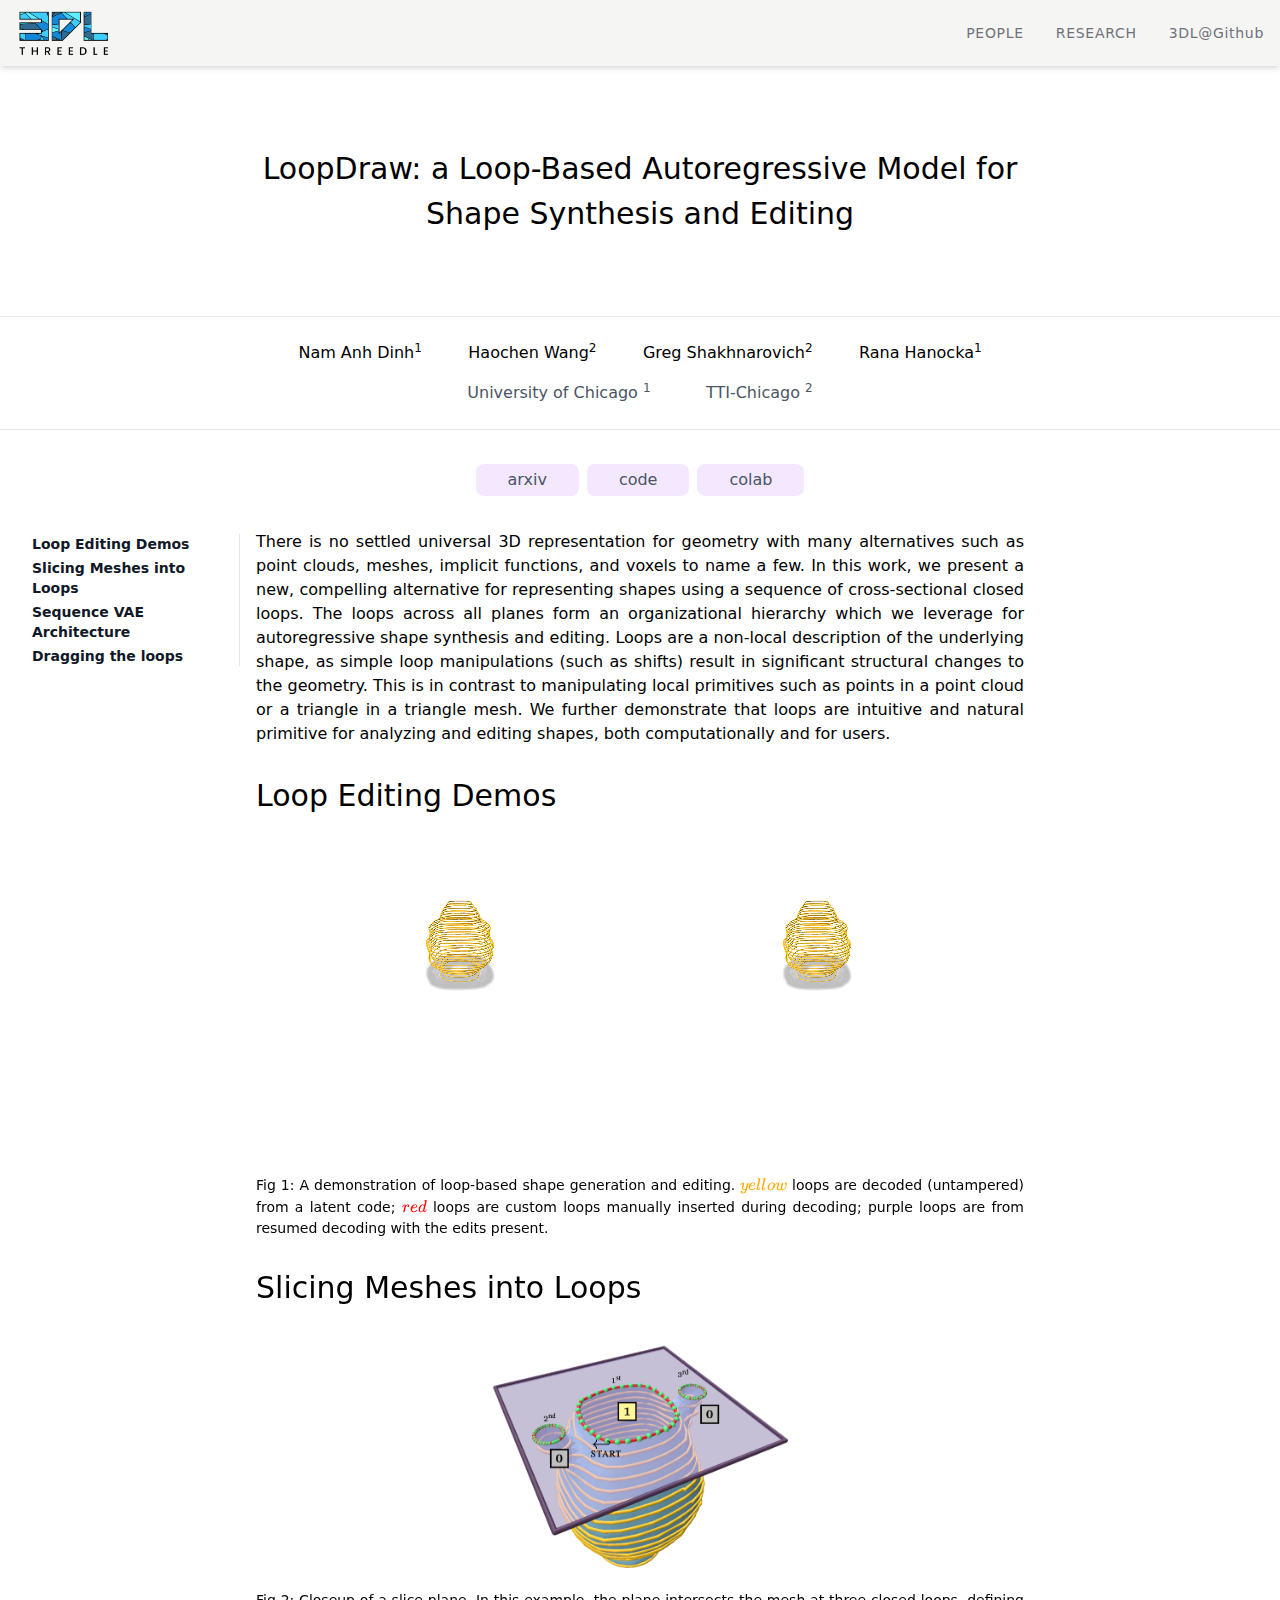
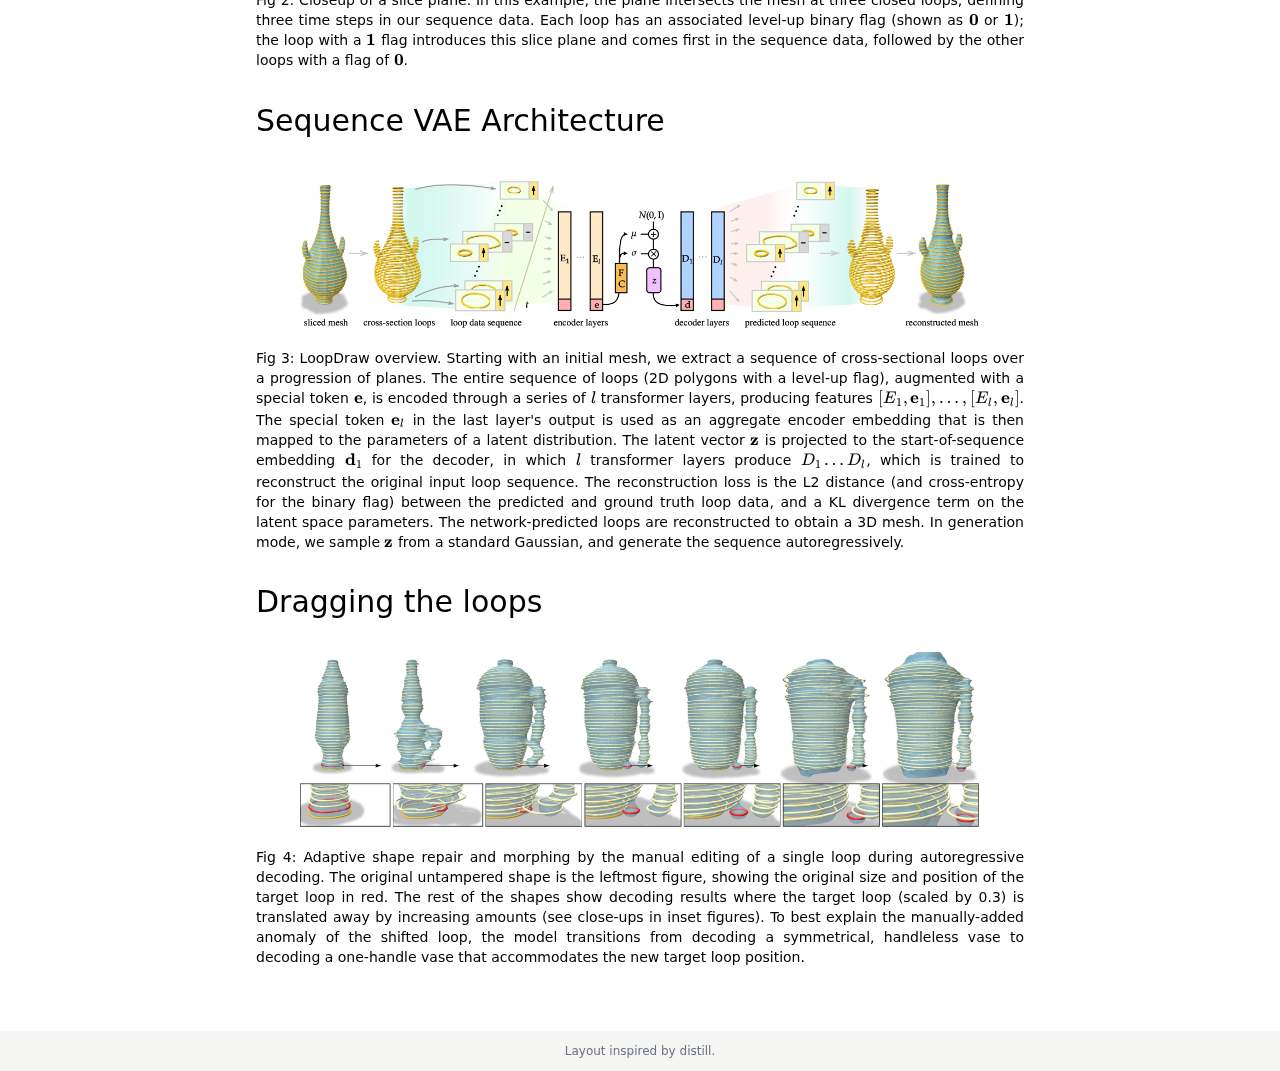
==== index.html @ 3bb6b15b "move all to root" ====
<!DOCTYPE html><html><head><meta charSet="utf-8"/><meta name="google-site-verification" content="YRqjZaADGwd-NeNVA9Lar7973ZMttGQeL-NLG-FhuLw"/><meta name="viewport" content="width=770"/><title>LoopDraw</title><meta name="description" content="LoopDraw: a Loop-Based Autoregressive Model for Shape Synthesis and Editing"/><meta name="next-head-count" content="5"/><link rel="preload" href="/_next/static/css/555a6e327894ac90.css" as="style"/><link rel="stylesheet" href="/_next/static/css/555a6e327894ac90.css" data-n-g=""/><link rel="preload" href="/_next/static/css/d2a150f0312487b1.css" as="style"/><link rel="stylesheet" href="/_next/static/css/d2a150f0312487b1.css" data-n-p=""/><noscript data-n-css=""></noscript><script defer="" nomodule="" src="/_next/static/chunks/polyfills-a40ef1678bae11e696dba45124eadd70.js"></script><script src="/_next/static/chunks/webpack-2b99834efceef160.js" defer=""></script><script src="/_next/static/chunks/framework-6e4ba497ae0c8a3f.js" defer=""></script><script src="/_next/static/chunks/main-a5f2beb8b3d215d7.js" defer=""></script><script src="/_next/static/chunks/pages/_app-50a142e5a30749cb.js" defer=""></script><script src="/_next/static/chunks/518-eaa2f845e3ff8212.js" defer=""></script><script src="/_next/static/chunks/pages/index-186f89593d99d4a2.js" defer=""></script><script src="/_next/static/iuuRg3Mk-3hXt89omjFF3/_buildManifest.js" defer=""></script><script src="/_next/static/iuuRg3Mk-3hXt89omjFF3/_ssgManifest.js" defer=""></script><script src="/_next/static/iuuRg3Mk-3hXt89omjFF3/_middlewareManifest.js" defer=""></script></head><body><div id="__next"><div class=""><div class="bg-stone-100 text-zinc-500 py-2 shadow-md"><div class="mx-auto max-w-7xl px-4 flex items-center "><a href="https://3dl.cs.uchicago.edu/" class="flex-none mr-4" target="_blank"><img src="/threedle.png" class="w-24"/></a><div class="flex-1 justify-end flex space-x-8 tracking-wider text-sm"><a href="https://3dl.cs.uchicago.edu/#people" class="flex-none" target="_blank">PEOPLE</a><a href="https://3dl.cs.uchicago.edu/#research" class="flex-none" target="_blank">RESEARCH</a><a href="https://github.com/threedle" class="flex-none" target="_blank">3DL@Github</a></div></div></div><h1 class="text-3xl mx-auto max-w-4xl px-8 py-20 text-center leading-normal">LoopDraw: a Loop-Based Autoregressive Model for Shape Synthesis and Editing</h1><div class="border-t border-b px-8 py-2 text-center"><ol class="mx-auto max-w-3xl flex flex-wrap justify-evenly items-center my-4 "><li class="flex-initial mx-1 hover:text-indigo-400"><a href="https://people.cs.uchicago.edu/~namanh" target="_blank">Nam Anh Dinh</a><sup>1</sup></li><li class="flex-initial mx-1 hover:text-indigo-400"><a href="https://whc.is" target="_blank">Haochen Wang</a><sup>2</sup></li><li class="flex-initial mx-1 hover:text-indigo-400"><a href="https://home.ttic.edu/~gregory/" target="_blank">Greg Shakhnarovich</a><sup>2</sup></li><li class="flex-initial mx-1 hover:text-indigo-400"><a href="https://people.cs.uchicago.edu/~ranahanocka/" target="_blank">Rana Hanocka</a><sup>1</sup></li></ol><ol class="mx-auto max-w-md flex flex-wrap justify-evenly items-center my-4 text-gray-600"><li class="flex-initial mx-1">University of Chicago <sup>1</sup></li><li class="flex-initial mx-1">TTI-Chicago <sup>2</sup></li></ol></div><ol class="mx-auto px-8 max-w-md flex justify-center mt-8 text-gray-600 "><li><div class="inline-block mx-1 my-0.5 px-8 py-1 rounded-lg bg-purple-100 ">arxiv</div> </li><li><div class="inline-block mx-1 my-0.5 px-8 py-1 rounded-lg bg-purple-100 hover:bg-purple-300"><a href="https://github.com/threedle/LoopDraw" target="_blank">code</a></div> </li><li><div class="inline-block mx-1 my-0.5 px-8 py-1 rounded-lg bg-purple-100 ">colab</div> </li></ol><div class=" mx-auto max-w-screen-2xl px-8 my-8 flex gap-4 flex-col lg:flex-row"><div class="basis-1/6 flex-auto"><ol class=" max-w-xs pr-4 top-16 text-gray-900 text-sm mb-8 lg:border-r "><li class="my-1 hover:text-indigo-400" style="margin-left:0rem;font-weight:600"><a href="#1"><span><span><span>Loop Editing Demos</span></span></span></a></li><li class="my-1 hover:text-indigo-400" style="margin-left:0rem;font-weight:600"><a href="#2"><span><span><span>Slicing Meshes into Loops</span></span></span></a></li><li class="my-1 hover:text-indigo-400" style="margin-left:0rem;font-weight:600"><a href="#3"><span><span><span>Sequence VAE Architecture</span></span></span></a></li><li class="my-1 hover:text-indigo-400" style="margin-left:0rem;font-weight:600"><a href="#4"><span><span><span>Dragging the loops</span></span></span></a></li></ol></div><div class="basis-4/6 flex-auto max-w-3xl text-justify"><div class="my-0"><div class="space-y-4"><div><span><span><span>There is no settled universal 3D representation for geometry with many alternatives such as point clouds, meshes, implicit functions, and voxels to name a few. In this work, we present a new, compelling alternative for representing shapes using a sequence of cross-sectional closed loops. The loops across all planes form an organizational hierarchy which we leverage for autoregressive shape synthesis and editing. Loops are a non-local description of the underlying shape, as simple loop manipulations (such as shifts) result in significant structural changes to the geometry. This is in contrast to manipulating local primitives such as points in a point cloud or a triangle in a triangle mesh. We further demonstrate that loops are intuitive and natural primitive for analyzing and editing shapes, both computationally and for users.</span></span></span></div><div><span></span></div></div></div><div id="1" class="my-8"><h1 class="text-3xl"><span><span><span>Loop Editing Demos</span></span></span></h1></div><div id="edit1" class="my-8"><div><div class="flex gap-4 justify-evenly"><video loop="" autoplay="" muted="" playsinline="" class="flex-initial w-1/3" style="width:35.00%"><source src="/Vase-Edit-1.mp4" type="video/mp4"/>Your browser does not support the video tag.</video><video loop="" autoplay="" muted="" playsinline="" class="flex-initial w-1/3" style="width:35.00%"><source src="/Vase-Edit-2.mp4" type="video/mp4"/>Your browser does not support the video tag.</video></div></div></div><div id="edit2" class="my-8"><div><div class="flex gap-4 justify-evenly"><video loop="" autoplay="" muted="" playsinline="" class="flex-initial w-1/3" style="width:30.00%"><source src="/Sofa-Edit-1.mp4" type="video/mp4"/>Your browser does not support the video tag.</video><video loop="" autoplay="" muted="" playsinline="" class="flex-initial w-1/3" style="width:30.00%"><source src="/Sofa-Edit-2.mp4" type="video/mp4"/>Your browser does not support the video tag.</video><video loop="" autoplay="" muted="" playsinline="" class="flex-initial w-1/3" style="width:30.00%"><source src="/Sofa-Edit-3.mp4" type="video/mp4"/>Your browser does not support the video tag.</video></div><div class="mt-4 flex justify-center"><div class="flex-initial text-sm"><span><span><span>Fig 1: A demonstration of loop-based shape generation and editing. </span></span><span><span><span class="katex"><span class="katex-mathml"><math xmlns="http://www.w3.org/1998/Math/MathML"><semantics><mrow><mstyle mathcolor="orange"><mi>y</mi><mi>e</mi><mi>l</mi><mi>l</mi><mi>o</mi><mi>w</mi></mstyle></mrow><annotation encoding="application/x-tex">\textcolor{orange}{yellow}</annotation></semantics></math></span><span class="katex-html" aria-hidden="true"><span class="base"><span class="strut" style="height:0.8889em;vertical-align:-0.1944em"></span><span class="mord mathnormal" style="color:orange">ye</span><span class="mord mathnormal" style="margin-right:0.01968em;color:orange">ll</span><span class="mord mathnormal" style="color:orange">o</span><span class="mord mathnormal" style="margin-right:0.02691em;color:orange">w</span></span></span></span></span></span><span><span> loops are decoded (untampered) from a latent code; </span></span><span><span><span class="katex"><span class="katex-mathml"><math xmlns="http://www.w3.org/1998/Math/MathML"><semantics><mrow><mstyle mathcolor="red"><mi>r</mi><mi>e</mi><mi>d</mi></mstyle></mrow><annotation encoding="application/x-tex">\textcolor{red}{red}</annotation></semantics></math></span><span class="katex-html" aria-hidden="true"><span class="base"><span class="strut" style="height:0.6944em"></span><span class="mord mathnormal" style="color:red">re</span><span class="mord mathnormal" style="color:red">d</span></span></span></span></span></span><span><span> loops are custom loops manually inserted during decoding; purple loops are from resumed decoding with the edits present.
</span></span></span></div></div></div></div><div id="2" class="my-8"><h1 class="text-3xl"><span><span><span>Slicing Meshes into Loops</span></span></span></h1></div><div id="slice" class="my-8"><div><div class="flex gap-4 justify-around"><img src="/slice.png" class="flex-initial w-1/3" style="width:40.00%"/></div><div class="mt-4 flex justify-center"><div class="flex-initial text-sm"><span><span><span>Fig 2: Closeup of a slice plane. In this example, the plane intersects the mesh at three closed loops, defining three time steps in our sequence data. Each loop has an associated level-up binary flag (shown as </span></span><span><span><span class="katex"><span class="katex-mathml"><math xmlns="http://www.w3.org/1998/Math/MathML"><semantics><mrow><mn mathvariant="bold">0</mn></mrow><annotation encoding="application/x-tex">\mathbf 0</annotation></semantics></math></span><span class="katex-html" aria-hidden="true"><span class="base"><span class="strut" style="height:0.6444em"></span><span class="mord mathbf">0</span></span></span></span></span></span><span><span> or </span></span><span><span><span class="katex"><span class="katex-mathml"><math xmlns="http://www.w3.org/1998/Math/MathML"><semantics><mrow><mn mathvariant="bold">1</mn></mrow><annotation encoding="application/x-tex">\mathbf 1</annotation></semantics></math></span><span class="katex-html" aria-hidden="true"><span class="base"><span class="strut" style="height:0.6444em"></span><span class="mord mathbf">1</span></span></span></span></span></span><span><span>); the loop with a </span></span><span><span><span class="katex"><span class="katex-mathml"><math xmlns="http://www.w3.org/1998/Math/MathML"><semantics><mrow><mn mathvariant="bold">1</mn></mrow><annotation encoding="application/x-tex">\mathbf 1</annotation></semantics></math></span><span class="katex-html" aria-hidden="true"><span class="base"><span class="strut" style="height:0.6444em"></span><span class="mord mathbf">1</span></span></span></span></span></span><span><span> flag introduces this slice plane and comes first in the sequence data, followed by the other loops with a flag of </span></span><span><span><span class="katex"><span class="katex-mathml"><math xmlns="http://www.w3.org/1998/Math/MathML"><semantics><mrow><mn mathvariant="bold">0</mn></mrow><annotation encoding="application/x-tex">\mathbf 0</annotation></semantics></math></span><span class="katex-html" aria-hidden="true"><span class="base"><span class="strut" style="height:0.6444em"></span><span class="mord mathbf">0</span></span></span></span></span></span><span><span>.
</span></span></span></div></div></div></div><div id="3" class="my-8"><h1 class="text-3xl"><span><span><span>Sequence VAE Architecture</span></span></span></h1></div><div id="arch" class="my-8"><div><div class="flex gap-4 justify-around"><img src="/arch.png" class="flex-initial w-1/3" style="width:90.00%"/></div><div class="mt-4 flex justify-center"><div class="flex-initial text-sm"><span><span><span>Fig 3: LoopDraw overview. Starting with an initial mesh, we extract a sequence of cross-sectional loops over a progression of planes. The entire sequence of loops (2D polygons with a level-up flag), augmented with a special token </span></span><span><span><span class="katex"><span class="katex-mathml"><math xmlns="http://www.w3.org/1998/Math/MathML"><semantics><mrow><mi mathvariant="bold">e</mi></mrow><annotation encoding="application/x-tex">\mathbf{e}</annotation></semantics></math></span><span class="katex-html" aria-hidden="true"><span class="base"><span class="strut" style="height:0.4444em"></span><span class="mord mathbf">e</span></span></span></span></span></span><span><span>, is encoded through a series of </span></span><span><span><span class="katex"><span class="katex-mathml"><math xmlns="http://www.w3.org/1998/Math/MathML"><semantics><mrow><mi>l</mi></mrow><annotation encoding="application/x-tex">l</annotation></semantics></math></span><span class="katex-html" aria-hidden="true"><span class="base"><span class="strut" style="height:0.6944em"></span><span class="mord mathnormal" style="margin-right:0.01968em">l</span></span></span></span></span></span><span><span> transformer layers, producing features </span></span><span><span><span class="katex"><span class="katex-mathml"><math xmlns="http://www.w3.org/1998/Math/MathML"><semantics><mrow><mo stretchy="false">[</mo><msub><mi>E</mi><mn>1</mn></msub><mo separator="true">,</mo><msub><mi mathvariant="bold">e</mi><mn>1</mn></msub><mo stretchy="false">]</mo><mo separator="true">,</mo><mo>…</mo><mo separator="true">,</mo><mo stretchy="false">[</mo><msub><mi>E</mi><mi>l</mi></msub><mo separator="true">,</mo><msub><mi mathvariant="bold">e</mi><mi>l</mi></msub><mo stretchy="false">]</mo></mrow><annotation encoding="application/x-tex">[E_1,\mathbf{e}_1],\dots, [E_l,\mathbf{e}_l]</annotation></semantics></math></span><span class="katex-html" aria-hidden="true"><span class="base"><span class="strut" style="height:1em;vertical-align:-0.25em"></span><span class="mopen">[</span><span class="mord"><span class="mord mathnormal" style="margin-right:0.05764em">E</span><span class="msupsub"><span class="vlist-t vlist-t2"><span class="vlist-r"><span class="vlist" style="height:0.3011em"><span style="top:-2.55em;margin-left:-0.0576em;margin-right:0.05em"><span class="pstrut" style="height:2.7em"></span><span class="sizing reset-size6 size3 mtight"><span class="mord mtight">1</span></span></span></span><span class="vlist-s">​</span></span><span class="vlist-r"><span class="vlist" style="height:0.15em"><span></span></span></span></span></span></span><span class="mpunct">,</span><span class="mspace" style="margin-right:0.1667em"></span><span class="mord"><span class="mord mathbf">e</span><span class="msupsub"><span class="vlist-t vlist-t2"><span class="vlist-r"><span class="vlist" style="height:0.3011em"><span style="top:-2.55em;margin-left:0em;margin-right:0.05em"><span class="pstrut" style="height:2.7em"></span><span class="sizing reset-size6 size3 mtight"><span class="mord mtight">1</span></span></span></span><span class="vlist-s">​</span></span><span class="vlist-r"><span class="vlist" style="height:0.15em"><span></span></span></span></span></span></span><span class="mclose">]</span><span class="mpunct">,</span><span class="mspace" style="margin-right:0.1667em"></span><span class="minner">…</span><span class="mspace" style="margin-right:0.1667em"></span><span class="mpunct">,</span><span class="mspace" style="margin-right:0.1667em"></span><span class="mopen">[</span><span class="mord"><span class="mord mathnormal" style="margin-right:0.05764em">E</span><span class="msupsub"><span class="vlist-t vlist-t2"><span class="vlist-r"><span class="vlist" style="height:0.3361em"><span style="top:-2.55em;margin-left:-0.0576em;margin-right:0.05em"><span class="pstrut" style="height:2.7em"></span><span class="sizing reset-size6 size3 mtight"><span class="mord mathnormal mtight" style="margin-right:0.01968em">l</span></span></span></span><span class="vlist-s">​</span></span><span class="vlist-r"><span class="vlist" style="height:0.15em"><span></span></span></span></span></span></span><span class="mpunct">,</span><span class="mspace" style="margin-right:0.1667em"></span><span class="mord"><span class="mord mathbf">e</span><span class="msupsub"><span class="vlist-t vlist-t2"><span class="vlist-r"><span class="vlist" style="height:0.3361em"><span style="top:-2.55em;margin-left:0em;margin-right:0.05em"><span class="pstrut" style="height:2.7em"></span><span class="sizing reset-size6 size3 mtight"><span class="mord mathnormal mtight" style="margin-right:0.01968em">l</span></span></span></span><span class="vlist-s">​</span></span><span class="vlist-r"><span class="vlist" style="height:0.15em"><span></span></span></span></span></span></span><span class="mclose">]</span></span></span></span></span></span><span><span>. The special token </span></span><span><span><span class="katex"><span class="katex-mathml"><math xmlns="http://www.w3.org/1998/Math/MathML"><semantics><mrow><msub><mi mathvariant="bold">e</mi><mi>l</mi></msub></mrow><annotation encoding="application/x-tex">\mathbf{e}_l</annotation></semantics></math></span><span class="katex-html" aria-hidden="true"><span class="base"><span class="strut" style="height:0.5944em;vertical-align:-0.15em"></span><span class="mord"><span class="mord mathbf">e</span><span class="msupsub"><span class="vlist-t vlist-t2"><span class="vlist-r"><span class="vlist" style="height:0.3361em"><span style="top:-2.55em;margin-left:0em;margin-right:0.05em"><span class="pstrut" style="height:2.7em"></span><span class="sizing reset-size6 size3 mtight"><span class="mord mathnormal mtight" style="margin-right:0.01968em">l</span></span></span></span><span class="vlist-s">​</span></span><span class="vlist-r"><span class="vlist" style="height:0.15em"><span></span></span></span></span></span></span></span></span></span></span></span><span><span> in the last layer&#x27;s output is used as an aggregate encoder embedding that is then mapped to the parameters of a latent distribution. The latent vector </span></span><span><span><span class="katex"><span class="katex-mathml"><math xmlns="http://www.w3.org/1998/Math/MathML"><semantics><mrow><mi mathvariant="bold">z</mi></mrow><annotation encoding="application/x-tex">\mathbf{z}</annotation></semantics></math></span><span class="katex-html" aria-hidden="true"><span class="base"><span class="strut" style="height:0.4444em"></span><span class="mord mathbf">z</span></span></span></span></span></span><span><span> is projected to the start-of-sequence embedding </span></span><span><span><span class="katex"><span class="katex-mathml"><math xmlns="http://www.w3.org/1998/Math/MathML"><semantics><mrow><msub><mi mathvariant="bold">d</mi><mn>1</mn></msub></mrow><annotation encoding="application/x-tex">\mathbf{d}_1</annotation></semantics></math></span><span class="katex-html" aria-hidden="true"><span class="base"><span class="strut" style="height:0.8444em;vertical-align:-0.15em"></span><span class="mord"><span class="mord mathbf">d</span><span class="msupsub"><span class="vlist-t vlist-t2"><span class="vlist-r"><span class="vlist" style="height:0.3011em"><span style="top:-2.55em;margin-left:0em;margin-right:0.05em"><span class="pstrut" style="height:2.7em"></span><span class="sizing reset-size6 size3 mtight"><span class="mord mtight">1</span></span></span></span><span class="vlist-s">​</span></span><span class="vlist-r"><span class="vlist" style="height:0.15em"><span></span></span></span></span></span></span></span></span></span></span></span><span><span> for the decoder, in which </span></span><span><span><span class="katex"><span class="katex-mathml"><math xmlns="http://www.w3.org/1998/Math/MathML"><semantics><mrow><mi>l</mi></mrow><annotation encoding="application/x-tex">l</annotation></semantics></math></span><span class="katex-html" aria-hidden="true"><span class="base"><span class="strut" style="height:0.6944em"></span><span class="mord mathnormal" style="margin-right:0.01968em">l</span></span></span></span></span></span><span><span> transformer layers produce </span></span><span><span><span class="katex"><span class="katex-mathml"><math xmlns="http://www.w3.org/1998/Math/MathML"><semantics><mrow><msub><mi>D</mi><mn>1</mn></msub><mo>…</mo><msub><mi>D</mi><mi>l</mi></msub></mrow><annotation encoding="application/x-tex">D_1 \dots D_l</annotation></semantics></math></span><span class="katex-html" aria-hidden="true"><span class="base"><span class="strut" style="height:0.8333em;vertical-align:-0.15em"></span><span class="mord"><span class="mord mathnormal" style="margin-right:0.02778em">D</span><span class="msupsub"><span class="vlist-t vlist-t2"><span class="vlist-r"><span class="vlist" style="height:0.3011em"><span style="top:-2.55em;margin-left:-0.0278em;margin-right:0.05em"><span class="pstrut" style="height:2.7em"></span><span class="sizing reset-size6 size3 mtight"><span class="mord mtight">1</span></span></span></span><span class="vlist-s">​</span></span><span class="vlist-r"><span class="vlist" style="height:0.15em"><span></span></span></span></span></span></span><span class="mspace" style="margin-right:0.1667em"></span><span class="minner">…</span><span class="mspace" style="margin-right:0.1667em"></span><span class="mord"><span class="mord mathnormal" style="margin-right:0.02778em">D</span><span class="msupsub"><span class="vlist-t vlist-t2"><span class="vlist-r"><span class="vlist" style="height:0.3361em"><span style="top:-2.55em;margin-left:-0.0278em;margin-right:0.05em"><span class="pstrut" style="height:2.7em"></span><span class="sizing reset-size6 size3 mtight"><span class="mord mathnormal mtight" style="margin-right:0.01968em">l</span></span></span></span><span class="vlist-s">​</span></span><span class="vlist-r"><span class="vlist" style="height:0.15em"><span></span></span></span></span></span></span></span></span></span></span></span><span><span>, which is trained to reconstruct the original input loop sequence. The reconstruction loss is the L2 distance (and cross-entropy for the binary flag) between the predicted and ground truth loop data, and a KL divergence term on the latent space parameters. The network-predicted loops are reconstructed to obtain a 3D mesh. In generation mode, we sample </span></span><span><span><span class="katex"><span class="katex-mathml"><math xmlns="http://www.w3.org/1998/Math/MathML"><semantics><mrow><mi mathvariant="bold">z</mi></mrow><annotation encoding="application/x-tex">\mathbf z</annotation></semantics></math></span><span class="katex-html" aria-hidden="true"><span class="base"><span class="strut" style="height:0.4444em"></span><span class="mord mathbf">z</span></span></span></span></span></span><span><span> from a standard Gaussian, and generate the sequence autoregressively.
</span></span></span></div></div></div></div><div id="4" class="my-8"><h1 class="text-3xl"><span><span><span>Dragging the loops</span></span></span></h1></div><div id="drag" class="my-8"><div><div class="flex gap-4 justify-around"><img src="/drag.png" class="flex-initial w-1/3" style="width:90.00%"/></div><div class="mt-4 flex justify-center"><div class="flex-initial text-sm"><span><span><span>Fig 4: Adaptive shape repair and morphing by the manual editing of a single loop during autoregressive decoding. The original untampered shape is the leftmost figure, showing the original size and position of the target loop in red. The rest of the shapes show decoding results where the target loop (scaled by 0.3) is translated away by increasing amounts (see close-ups in inset figures). To best explain the manually-added anomaly of the shifted loop, the model transitions from decoding a symmetrical, handleless vase to decoding a one-handle vase that accommodates the new target loop position.
</span></span></span></div></div></div></div></div><div class="basis-1/6 flex-auto"></div></div><div class="max-w-full bg-stone-100 flex items-center py-3"><p class="mx-auto text-gray-500 text-xs text-center"> Layout inspired by distill.</p></div></div></div><script id="__NEXT_DATA__" type="application/json">{"props":{"pageProps":{"data":[{"t":"p","d":[[{"type":"str","data":"There is no settled universal 3D representation for geometry with many alternatives such as point clouds, meshes, implicit functions, and voxels to name a few. In this work, we present a new, compelling alternative for representing shapes using a sequence of cross-sectional closed loops. The loops across all planes form an organizational hierarchy which we leverage for autoregressive shape synthesis and editing. Loops are a non-local description of the underlying shape, as simple loop manipulations (such as shifts) result in significant structural changes to the geometry. This is in contrast to manipulating local primitives such as points in a point cloud or a triangle in a triangle mesh. We further demonstrate that loops are intuitive and natural primitive for analyzing and editing shapes, both computationally and for users."}],[]]},{"t":"h1*","d":[{"type":"str","data":"Loop Editing Demos"}],"id":1},{"t":"vid","id":"edit1","d":{"vids":["/Vase-Edit-1.mp4","/Vase-Edit-2.mp4"],"sizes":[35,35],"caption":""}},{"t":"vid","id":"edit2","d":{"vids":["/Sofa-Edit-1.mp4","/Sofa-Edit-2.mp4","/Sofa-Edit-3.mp4"],"sizes":[30,30,30],"caption":[{"type":"str","data":"Fig 1: A demonstration of loop-based shape generation and editing. "},{"type":"imath","data":"\u003cspan class=\"katex\"\u003e\u003cspan class=\"katex-mathml\"\u003e\u003cmath xmlns=\"http://www.w3.org/1998/Math/MathML\"\u003e\u003csemantics\u003e\u003cmrow\u003e\u003cmstyle mathcolor=\"orange\"\u003e\u003cmi\u003ey\u003c/mi\u003e\u003cmi\u003ee\u003c/mi\u003e\u003cmi\u003el\u003c/mi\u003e\u003cmi\u003el\u003c/mi\u003e\u003cmi\u003eo\u003c/mi\u003e\u003cmi\u003ew\u003c/mi\u003e\u003c/mstyle\u003e\u003c/mrow\u003e\u003cannotation encoding=\"application/x-tex\"\u003e\\textcolor{orange}{yellow}\u003c/annotation\u003e\u003c/semantics\u003e\u003c/math\u003e\u003c/span\u003e\u003cspan class=\"katex-html\" aria-hidden=\"true\"\u003e\u003cspan class=\"base\"\u003e\u003cspan class=\"strut\" style=\"height:0.8889em;vertical-align:-0.1944em;\"\u003e\u003c/span\u003e\u003cspan class=\"mord mathnormal\" style=\"color:orange;\"\u003eye\u003c/span\u003e\u003cspan class=\"mord mathnormal\" style=\"margin-right:0.01968em;color:orange;\"\u003ell\u003c/span\u003e\u003cspan class=\"mord mathnormal\" style=\"color:orange;\"\u003eo\u003c/span\u003e\u003cspan class=\"mord mathnormal\" style=\"margin-right:0.02691em;color:orange;\"\u003ew\u003c/span\u003e\u003c/span\u003e\u003c/span\u003e\u003c/span\u003e"},{"type":"str","data":" loops are decoded (untampered) from a latent code; "},{"type":"imath","data":"\u003cspan class=\"katex\"\u003e\u003cspan class=\"katex-mathml\"\u003e\u003cmath xmlns=\"http://www.w3.org/1998/Math/MathML\"\u003e\u003csemantics\u003e\u003cmrow\u003e\u003cmstyle mathcolor=\"red\"\u003e\u003cmi\u003er\u003c/mi\u003e\u003cmi\u003ee\u003c/mi\u003e\u003cmi\u003ed\u003c/mi\u003e\u003c/mstyle\u003e\u003c/mrow\u003e\u003cannotation encoding=\"application/x-tex\"\u003e\\textcolor{red}{red}\u003c/annotation\u003e\u003c/semantics\u003e\u003c/math\u003e\u003c/span\u003e\u003cspan class=\"katex-html\" aria-hidden=\"true\"\u003e\u003cspan class=\"base\"\u003e\u003cspan class=\"strut\" style=\"height:0.6944em;\"\u003e\u003c/span\u003e\u003cspan class=\"mord mathnormal\" style=\"color:red;\"\u003ere\u003c/span\u003e\u003cspan class=\"mord mathnormal\" style=\"color:red;\"\u003ed\u003c/span\u003e\u003c/span\u003e\u003c/span\u003e\u003c/span\u003e"},{"type":"str","data":" loops are custom loops manually inserted during decoding; purple loops are from resumed decoding with the edits present.\n"}]}},{"t":"h1*","d":[{"type":"str","data":"Slicing Meshes into Loops"}],"id":2},{"t":"fig","id":"slice","d":{"imgs":["/slice.png"],"sizes":[40],"caption":[{"type":"str","data":"Fig 2: Closeup of a slice plane. In this example, the plane intersects the mesh at three closed loops, defining three time steps in our sequence data. Each loop has an associated level-up binary flag (shown as "},{"type":"imath","data":"\u003cspan class=\"katex\"\u003e\u003cspan class=\"katex-mathml\"\u003e\u003cmath xmlns=\"http://www.w3.org/1998/Math/MathML\"\u003e\u003csemantics\u003e\u003cmrow\u003e\u003cmn mathvariant=\"bold\"\u003e0\u003c/mn\u003e\u003c/mrow\u003e\u003cannotation encoding=\"application/x-tex\"\u003e\\mathbf 0\u003c/annotation\u003e\u003c/semantics\u003e\u003c/math\u003e\u003c/span\u003e\u003cspan class=\"katex-html\" aria-hidden=\"true\"\u003e\u003cspan class=\"base\"\u003e\u003cspan class=\"strut\" style=\"height:0.6444em;\"\u003e\u003c/span\u003e\u003cspan class=\"mord mathbf\"\u003e0\u003c/span\u003e\u003c/span\u003e\u003c/span\u003e\u003c/span\u003e"},{"type":"str","data":" or "},{"type":"imath","data":"\u003cspan class=\"katex\"\u003e\u003cspan class=\"katex-mathml\"\u003e\u003cmath xmlns=\"http://www.w3.org/1998/Math/MathML\"\u003e\u003csemantics\u003e\u003cmrow\u003e\u003cmn mathvariant=\"bold\"\u003e1\u003c/mn\u003e\u003c/mrow\u003e\u003cannotation encoding=\"application/x-tex\"\u003e\\mathbf 1\u003c/annotation\u003e\u003c/semantics\u003e\u003c/math\u003e\u003c/span\u003e\u003cspan class=\"katex-html\" aria-hidden=\"true\"\u003e\u003cspan class=\"base\"\u003e\u003cspan class=\"strut\" style=\"height:0.6444em;\"\u003e\u003c/span\u003e\u003cspan class=\"mord mathbf\"\u003e1\u003c/span\u003e\u003c/span\u003e\u003c/span\u003e\u003c/span\u003e"},{"type":"str","data":"); the loop with a "},{"type":"imath","data":"\u003cspan class=\"katex\"\u003e\u003cspan class=\"katex-mathml\"\u003e\u003cmath xmlns=\"http://www.w3.org/1998/Math/MathML\"\u003e\u003csemantics\u003e\u003cmrow\u003e\u003cmn mathvariant=\"bold\"\u003e1\u003c/mn\u003e\u003c/mrow\u003e\u003cannotation encoding=\"application/x-tex\"\u003e\\mathbf 1\u003c/annotation\u003e\u003c/semantics\u003e\u003c/math\u003e\u003c/span\u003e\u003cspan class=\"katex-html\" aria-hidden=\"true\"\u003e\u003cspan class=\"base\"\u003e\u003cspan class=\"strut\" style=\"height:0.6444em;\"\u003e\u003c/span\u003e\u003cspan class=\"mord mathbf\"\u003e1\u003c/span\u003e\u003c/span\u003e\u003c/span\u003e\u003c/span\u003e"},{"type":"str","data":" flag introduces this slice plane and comes first in the sequence data, followed by the other loops with a flag of "},{"type":"imath","data":"\u003cspan class=\"katex\"\u003e\u003cspan class=\"katex-mathml\"\u003e\u003cmath xmlns=\"http://www.w3.org/1998/Math/MathML\"\u003e\u003csemantics\u003e\u003cmrow\u003e\u003cmn mathvariant=\"bold\"\u003e0\u003c/mn\u003e\u003c/mrow\u003e\u003cannotation encoding=\"application/x-tex\"\u003e\\mathbf 0\u003c/annotation\u003e\u003c/semantics\u003e\u003c/math\u003e\u003c/span\u003e\u003cspan class=\"katex-html\" aria-hidden=\"true\"\u003e\u003cspan class=\"base\"\u003e\u003cspan class=\"strut\" style=\"height:0.6444em;\"\u003e\u003c/span\u003e\u003cspan class=\"mord mathbf\"\u003e0\u003c/span\u003e\u003c/span\u003e\u003c/span\u003e\u003c/span\u003e"},{"type":"str","data":".\n"}]}},{"t":"h1*","d":[{"type":"str","data":"Sequence VAE Architecture"}],"id":3},{"t":"fig","id":"arch","d":{"imgs":["/arch.png"],"sizes":[90],"caption":[{"type":"str","data":"Fig 3: LoopDraw overview. Starting with an initial mesh, we extract a sequence of cross-sectional loops over a progression of planes. The entire sequence of loops (2D polygons with a level-up flag), augmented with a special token "},{"type":"imath","data":"\u003cspan class=\"katex\"\u003e\u003cspan class=\"katex-mathml\"\u003e\u003cmath xmlns=\"http://www.w3.org/1998/Math/MathML\"\u003e\u003csemantics\u003e\u003cmrow\u003e\u003cmi mathvariant=\"bold\"\u003ee\u003c/mi\u003e\u003c/mrow\u003e\u003cannotation encoding=\"application/x-tex\"\u003e\\mathbf{e}\u003c/annotation\u003e\u003c/semantics\u003e\u003c/math\u003e\u003c/span\u003e\u003cspan class=\"katex-html\" aria-hidden=\"true\"\u003e\u003cspan class=\"base\"\u003e\u003cspan class=\"strut\" style=\"height:0.4444em;\"\u003e\u003c/span\u003e\u003cspan class=\"mord mathbf\"\u003ee\u003c/span\u003e\u003c/span\u003e\u003c/span\u003e\u003c/span\u003e"},{"type":"str","data":", is encoded through a series of "},{"type":"imath","data":"\u003cspan class=\"katex\"\u003e\u003cspan class=\"katex-mathml\"\u003e\u003cmath xmlns=\"http://www.w3.org/1998/Math/MathML\"\u003e\u003csemantics\u003e\u003cmrow\u003e\u003cmi\u003el\u003c/mi\u003e\u003c/mrow\u003e\u003cannotation encoding=\"application/x-tex\"\u003el\u003c/annotation\u003e\u003c/semantics\u003e\u003c/math\u003e\u003c/span\u003e\u003cspan class=\"katex-html\" aria-hidden=\"true\"\u003e\u003cspan class=\"base\"\u003e\u003cspan class=\"strut\" style=\"height:0.6944em;\"\u003e\u003c/span\u003e\u003cspan class=\"mord mathnormal\" style=\"margin-right:0.01968em;\"\u003el\u003c/span\u003e\u003c/span\u003e\u003c/span\u003e\u003c/span\u003e"},{"type":"str","data":" transformer layers, producing features "},{"type":"imath","data":"\u003cspan class=\"katex\"\u003e\u003cspan class=\"katex-mathml\"\u003e\u003cmath xmlns=\"http://www.w3.org/1998/Math/MathML\"\u003e\u003csemantics\u003e\u003cmrow\u003e\u003cmo stretchy=\"false\"\u003e[\u003c/mo\u003e\u003cmsub\u003e\u003cmi\u003eE\u003c/mi\u003e\u003cmn\u003e1\u003c/mn\u003e\u003c/msub\u003e\u003cmo separator=\"true\"\u003e,\u003c/mo\u003e\u003cmsub\u003e\u003cmi mathvariant=\"bold\"\u003ee\u003c/mi\u003e\u003cmn\u003e1\u003c/mn\u003e\u003c/msub\u003e\u003cmo stretchy=\"false\"\u003e]\u003c/mo\u003e\u003cmo separator=\"true\"\u003e,\u003c/mo\u003e\u003cmo\u003e…\u003c/mo\u003e\u003cmo separator=\"true\"\u003e,\u003c/mo\u003e\u003cmo stretchy=\"false\"\u003e[\u003c/mo\u003e\u003cmsub\u003e\u003cmi\u003eE\u003c/mi\u003e\u003cmi\u003el\u003c/mi\u003e\u003c/msub\u003e\u003cmo separator=\"true\"\u003e,\u003c/mo\u003e\u003cmsub\u003e\u003cmi mathvariant=\"bold\"\u003ee\u003c/mi\u003e\u003cmi\u003el\u003c/mi\u003e\u003c/msub\u003e\u003cmo stretchy=\"false\"\u003e]\u003c/mo\u003e\u003c/mrow\u003e\u003cannotation encoding=\"application/x-tex\"\u003e[E_1,\\mathbf{e}_1],\\dots, [E_l,\\mathbf{e}_l]\u003c/annotation\u003e\u003c/semantics\u003e\u003c/math\u003e\u003c/span\u003e\u003cspan class=\"katex-html\" aria-hidden=\"true\"\u003e\u003cspan class=\"base\"\u003e\u003cspan class=\"strut\" style=\"height:1em;vertical-align:-0.25em;\"\u003e\u003c/span\u003e\u003cspan class=\"mopen\"\u003e[\u003c/span\u003e\u003cspan class=\"mord\"\u003e\u003cspan class=\"mord mathnormal\" style=\"margin-right:0.05764em;\"\u003eE\u003c/span\u003e\u003cspan class=\"msupsub\"\u003e\u003cspan class=\"vlist-t vlist-t2\"\u003e\u003cspan class=\"vlist-r\"\u003e\u003cspan class=\"vlist\" style=\"height:0.3011em;\"\u003e\u003cspan style=\"top:-2.55em;margin-left:-0.0576em;margin-right:0.05em;\"\u003e\u003cspan class=\"pstrut\" style=\"height:2.7em;\"\u003e\u003c/span\u003e\u003cspan class=\"sizing reset-size6 size3 mtight\"\u003e\u003cspan class=\"mord mtight\"\u003e1\u003c/span\u003e\u003c/span\u003e\u003c/span\u003e\u003c/span\u003e\u003cspan class=\"vlist-s\"\u003e​\u003c/span\u003e\u003c/span\u003e\u003cspan class=\"vlist-r\"\u003e\u003cspan class=\"vlist\" style=\"height:0.15em;\"\u003e\u003cspan\u003e\u003c/span\u003e\u003c/span\u003e\u003c/span\u003e\u003c/span\u003e\u003c/span\u003e\u003c/span\u003e\u003cspan class=\"mpunct\"\u003e,\u003c/span\u003e\u003cspan class=\"mspace\" style=\"margin-right:0.1667em;\"\u003e\u003c/span\u003e\u003cspan class=\"mord\"\u003e\u003cspan class=\"mord mathbf\"\u003ee\u003c/span\u003e\u003cspan class=\"msupsub\"\u003e\u003cspan class=\"vlist-t vlist-t2\"\u003e\u003cspan class=\"vlist-r\"\u003e\u003cspan class=\"vlist\" style=\"height:0.3011em;\"\u003e\u003cspan style=\"top:-2.55em;margin-left:0em;margin-right:0.05em;\"\u003e\u003cspan class=\"pstrut\" style=\"height:2.7em;\"\u003e\u003c/span\u003e\u003cspan class=\"sizing reset-size6 size3 mtight\"\u003e\u003cspan class=\"mord mtight\"\u003e1\u003c/span\u003e\u003c/span\u003e\u003c/span\u003e\u003c/span\u003e\u003cspan class=\"vlist-s\"\u003e​\u003c/span\u003e\u003c/span\u003e\u003cspan class=\"vlist-r\"\u003e\u003cspan class=\"vlist\" style=\"height:0.15em;\"\u003e\u003cspan\u003e\u003c/span\u003e\u003c/span\u003e\u003c/span\u003e\u003c/span\u003e\u003c/span\u003e\u003c/span\u003e\u003cspan class=\"mclose\"\u003e]\u003c/span\u003e\u003cspan class=\"mpunct\"\u003e,\u003c/span\u003e\u003cspan class=\"mspace\" style=\"margin-right:0.1667em;\"\u003e\u003c/span\u003e\u003cspan class=\"minner\"\u003e…\u003c/span\u003e\u003cspan class=\"mspace\" style=\"margin-right:0.1667em;\"\u003e\u003c/span\u003e\u003cspan class=\"mpunct\"\u003e,\u003c/span\u003e\u003cspan class=\"mspace\" style=\"margin-right:0.1667em;\"\u003e\u003c/span\u003e\u003cspan class=\"mopen\"\u003e[\u003c/span\u003e\u003cspan class=\"mord\"\u003e\u003cspan class=\"mord mathnormal\" style=\"margin-right:0.05764em;\"\u003eE\u003c/span\u003e\u003cspan class=\"msupsub\"\u003e\u003cspan class=\"vlist-t vlist-t2\"\u003e\u003cspan class=\"vlist-r\"\u003e\u003cspan class=\"vlist\" style=\"height:0.3361em;\"\u003e\u003cspan style=\"top:-2.55em;margin-left:-0.0576em;margin-right:0.05em;\"\u003e\u003cspan class=\"pstrut\" style=\"height:2.7em;\"\u003e\u003c/span\u003e\u003cspan class=\"sizing reset-size6 size3 mtight\"\u003e\u003cspan class=\"mord mathnormal mtight\" style=\"margin-right:0.01968em;\"\u003el\u003c/span\u003e\u003c/span\u003e\u003c/span\u003e\u003c/span\u003e\u003cspan class=\"vlist-s\"\u003e​\u003c/span\u003e\u003c/span\u003e\u003cspan class=\"vlist-r\"\u003e\u003cspan class=\"vlist\" style=\"height:0.15em;\"\u003e\u003cspan\u003e\u003c/span\u003e\u003c/span\u003e\u003c/span\u003e\u003c/span\u003e\u003c/span\u003e\u003c/span\u003e\u003cspan class=\"mpunct\"\u003e,\u003c/span\u003e\u003cspan class=\"mspace\" style=\"margin-right:0.1667em;\"\u003e\u003c/span\u003e\u003cspan class=\"mord\"\u003e\u003cspan class=\"mord mathbf\"\u003ee\u003c/span\u003e\u003cspan class=\"msupsub\"\u003e\u003cspan class=\"vlist-t vlist-t2\"\u003e\u003cspan class=\"vlist-r\"\u003e\u003cspan class=\"vlist\" style=\"height:0.3361em;\"\u003e\u003cspan style=\"top:-2.55em;margin-left:0em;margin-right:0.05em;\"\u003e\u003cspan class=\"pstrut\" style=\"height:2.7em;\"\u003e\u003c/span\u003e\u003cspan class=\"sizing reset-size6 size3 mtight\"\u003e\u003cspan class=\"mord mathnormal mtight\" style=\"margin-right:0.01968em;\"\u003el\u003c/span\u003e\u003c/span\u003e\u003c/span\u003e\u003c/span\u003e\u003cspan class=\"vlist-s\"\u003e​\u003c/span\u003e\u003c/span\u003e\u003cspan class=\"vlist-r\"\u003e\u003cspan class=\"vlist\" style=\"height:0.15em;\"\u003e\u003cspan\u003e\u003c/span\u003e\u003c/span\u003e\u003c/span\u003e\u003c/span\u003e\u003c/span\u003e\u003c/span\u003e\u003cspan class=\"mclose\"\u003e]\u003c/span\u003e\u003c/span\u003e\u003c/span\u003e\u003c/span\u003e"},{"type":"str","data":". The special token "},{"type":"imath","data":"\u003cspan class=\"katex\"\u003e\u003cspan class=\"katex-mathml\"\u003e\u003cmath xmlns=\"http://www.w3.org/1998/Math/MathML\"\u003e\u003csemantics\u003e\u003cmrow\u003e\u003cmsub\u003e\u003cmi mathvariant=\"bold\"\u003ee\u003c/mi\u003e\u003cmi\u003el\u003c/mi\u003e\u003c/msub\u003e\u003c/mrow\u003e\u003cannotation encoding=\"application/x-tex\"\u003e\\mathbf{e}_l\u003c/annotation\u003e\u003c/semantics\u003e\u003c/math\u003e\u003c/span\u003e\u003cspan class=\"katex-html\" aria-hidden=\"true\"\u003e\u003cspan class=\"base\"\u003e\u003cspan class=\"strut\" style=\"height:0.5944em;vertical-align:-0.15em;\"\u003e\u003c/span\u003e\u003cspan class=\"mord\"\u003e\u003cspan class=\"mord mathbf\"\u003ee\u003c/span\u003e\u003cspan class=\"msupsub\"\u003e\u003cspan class=\"vlist-t vlist-t2\"\u003e\u003cspan class=\"vlist-r\"\u003e\u003cspan class=\"vlist\" style=\"height:0.3361em;\"\u003e\u003cspan style=\"top:-2.55em;margin-left:0em;margin-right:0.05em;\"\u003e\u003cspan class=\"pstrut\" style=\"height:2.7em;\"\u003e\u003c/span\u003e\u003cspan class=\"sizing reset-size6 size3 mtight\"\u003e\u003cspan class=\"mord mathnormal mtight\" style=\"margin-right:0.01968em;\"\u003el\u003c/span\u003e\u003c/span\u003e\u003c/span\u003e\u003c/span\u003e\u003cspan class=\"vlist-s\"\u003e​\u003c/span\u003e\u003c/span\u003e\u003cspan class=\"vlist-r\"\u003e\u003cspan class=\"vlist\" style=\"height:0.15em;\"\u003e\u003cspan\u003e\u003c/span\u003e\u003c/span\u003e\u003c/span\u003e\u003c/span\u003e\u003c/span\u003e\u003c/span\u003e\u003c/span\u003e\u003c/span\u003e\u003c/span\u003e"},{"type":"str","data":" in the last layer's output is used as an aggregate encoder embedding that is then mapped to the parameters of a latent distribution. The latent vector "},{"type":"imath","data":"\u003cspan class=\"katex\"\u003e\u003cspan class=\"katex-mathml\"\u003e\u003cmath xmlns=\"http://www.w3.org/1998/Math/MathML\"\u003e\u003csemantics\u003e\u003cmrow\u003e\u003cmi mathvariant=\"bold\"\u003ez\u003c/mi\u003e\u003c/mrow\u003e\u003cannotation encoding=\"application/x-tex\"\u003e\\mathbf{z}\u003c/annotation\u003e\u003c/semantics\u003e\u003c/math\u003e\u003c/span\u003e\u003cspan class=\"katex-html\" aria-hidden=\"true\"\u003e\u003cspan class=\"base\"\u003e\u003cspan class=\"strut\" style=\"height:0.4444em;\"\u003e\u003c/span\u003e\u003cspan class=\"mord mathbf\"\u003ez\u003c/span\u003e\u003c/span\u003e\u003c/span\u003e\u003c/span\u003e"},{"type":"str","data":" is projected to the start-of-sequence embedding "},{"type":"imath","data":"\u003cspan class=\"katex\"\u003e\u003cspan class=\"katex-mathml\"\u003e\u003cmath xmlns=\"http://www.w3.org/1998/Math/MathML\"\u003e\u003csemantics\u003e\u003cmrow\u003e\u003cmsub\u003e\u003cmi mathvariant=\"bold\"\u003ed\u003c/mi\u003e\u003cmn\u003e1\u003c/mn\u003e\u003c/msub\u003e\u003c/mrow\u003e\u003cannotation encoding=\"application/x-tex\"\u003e\\mathbf{d}_1\u003c/annotation\u003e\u003c/semantics\u003e\u003c/math\u003e\u003c/span\u003e\u003cspan class=\"katex-html\" aria-hidden=\"true\"\u003e\u003cspan class=\"base\"\u003e\u003cspan class=\"strut\" style=\"height:0.8444em;vertical-align:-0.15em;\"\u003e\u003c/span\u003e\u003cspan class=\"mord\"\u003e\u003cspan class=\"mord mathbf\"\u003ed\u003c/span\u003e\u003cspan class=\"msupsub\"\u003e\u003cspan class=\"vlist-t vlist-t2\"\u003e\u003cspan class=\"vlist-r\"\u003e\u003cspan class=\"vlist\" style=\"height:0.3011em;\"\u003e\u003cspan style=\"top:-2.55em;margin-left:0em;margin-right:0.05em;\"\u003e\u003cspan class=\"pstrut\" style=\"height:2.7em;\"\u003e\u003c/span\u003e\u003cspan class=\"sizing reset-size6 size3 mtight\"\u003e\u003cspan class=\"mord mtight\"\u003e1\u003c/span\u003e\u003c/span\u003e\u003c/span\u003e\u003c/span\u003e\u003cspan class=\"vlist-s\"\u003e​\u003c/span\u003e\u003c/span\u003e\u003cspan class=\"vlist-r\"\u003e\u003cspan class=\"vlist\" style=\"height:0.15em;\"\u003e\u003cspan\u003e\u003c/span\u003e\u003c/span\u003e\u003c/span\u003e\u003c/span\u003e\u003c/span\u003e\u003c/span\u003e\u003c/span\u003e\u003c/span\u003e\u003c/span\u003e"},{"type":"str","data":" for the decoder, in which "},{"type":"imath","data":"\u003cspan class=\"katex\"\u003e\u003cspan class=\"katex-mathml\"\u003e\u003cmath xmlns=\"http://www.w3.org/1998/Math/MathML\"\u003e\u003csemantics\u003e\u003cmrow\u003e\u003cmi\u003el\u003c/mi\u003e\u003c/mrow\u003e\u003cannotation encoding=\"application/x-tex\"\u003el\u003c/annotation\u003e\u003c/semantics\u003e\u003c/math\u003e\u003c/span\u003e\u003cspan class=\"katex-html\" aria-hidden=\"true\"\u003e\u003cspan class=\"base\"\u003e\u003cspan class=\"strut\" style=\"height:0.6944em;\"\u003e\u003c/span\u003e\u003cspan class=\"mord mathnormal\" style=\"margin-right:0.01968em;\"\u003el\u003c/span\u003e\u003c/span\u003e\u003c/span\u003e\u003c/span\u003e"},{"type":"str","data":" transformer layers produce "},{"type":"imath","data":"\u003cspan class=\"katex\"\u003e\u003cspan class=\"katex-mathml\"\u003e\u003cmath xmlns=\"http://www.w3.org/1998/Math/MathML\"\u003e\u003csemantics\u003e\u003cmrow\u003e\u003cmsub\u003e\u003cmi\u003eD\u003c/mi\u003e\u003cmn\u003e1\u003c/mn\u003e\u003c/msub\u003e\u003cmo\u003e…\u003c/mo\u003e\u003cmsub\u003e\u003cmi\u003eD\u003c/mi\u003e\u003cmi\u003el\u003c/mi\u003e\u003c/msub\u003e\u003c/mrow\u003e\u003cannotation encoding=\"application/x-tex\"\u003eD_1 \\dots D_l\u003c/annotation\u003e\u003c/semantics\u003e\u003c/math\u003e\u003c/span\u003e\u003cspan class=\"katex-html\" aria-hidden=\"true\"\u003e\u003cspan class=\"base\"\u003e\u003cspan class=\"strut\" style=\"height:0.8333em;vertical-align:-0.15em;\"\u003e\u003c/span\u003e\u003cspan class=\"mord\"\u003e\u003cspan class=\"mord mathnormal\" style=\"margin-right:0.02778em;\"\u003eD\u003c/span\u003e\u003cspan class=\"msupsub\"\u003e\u003cspan class=\"vlist-t vlist-t2\"\u003e\u003cspan class=\"vlist-r\"\u003e\u003cspan class=\"vlist\" style=\"height:0.3011em;\"\u003e\u003cspan style=\"top:-2.55em;margin-left:-0.0278em;margin-right:0.05em;\"\u003e\u003cspan class=\"pstrut\" style=\"height:2.7em;\"\u003e\u003c/span\u003e\u003cspan class=\"sizing reset-size6 size3 mtight\"\u003e\u003cspan class=\"mord mtight\"\u003e1\u003c/span\u003e\u003c/span\u003e\u003c/span\u003e\u003c/span\u003e\u003cspan class=\"vlist-s\"\u003e​\u003c/span\u003e\u003c/span\u003e\u003cspan class=\"vlist-r\"\u003e\u003cspan class=\"vlist\" style=\"height:0.15em;\"\u003e\u003cspan\u003e\u003c/span\u003e\u003c/span\u003e\u003c/span\u003e\u003c/span\u003e\u003c/span\u003e\u003c/span\u003e\u003cspan class=\"mspace\" style=\"margin-right:0.1667em;\"\u003e\u003c/span\u003e\u003cspan class=\"minner\"\u003e…\u003c/span\u003e\u003cspan class=\"mspace\" style=\"margin-right:0.1667em;\"\u003e\u003c/span\u003e\u003cspan class=\"mord\"\u003e\u003cspan class=\"mord mathnormal\" style=\"margin-right:0.02778em;\"\u003eD\u003c/span\u003e\u003cspan class=\"msupsub\"\u003e\u003cspan class=\"vlist-t vlist-t2\"\u003e\u003cspan class=\"vlist-r\"\u003e\u003cspan class=\"vlist\" style=\"height:0.3361em;\"\u003e\u003cspan style=\"top:-2.55em;margin-left:-0.0278em;margin-right:0.05em;\"\u003e\u003cspan class=\"pstrut\" style=\"height:2.7em;\"\u003e\u003c/span\u003e\u003cspan class=\"sizing reset-size6 size3 mtight\"\u003e\u003cspan class=\"mord mathnormal mtight\" style=\"margin-right:0.01968em;\"\u003el\u003c/span\u003e\u003c/span\u003e\u003c/span\u003e\u003c/span\u003e\u003cspan class=\"vlist-s\"\u003e​\u003c/span\u003e\u003c/span\u003e\u003cspan class=\"vlist-r\"\u003e\u003cspan class=\"vlist\" style=\"height:0.15em;\"\u003e\u003cspan\u003e\u003c/span\u003e\u003c/span\u003e\u003c/span\u003e\u003c/span\u003e\u003c/span\u003e\u003c/span\u003e\u003c/span\u003e\u003c/span\u003e\u003c/span\u003e"},{"type":"str","data":", which is trained to reconstruct the original input loop sequence. The reconstruction loss is the L2 distance (and cross-entropy for the binary flag) between the predicted and ground truth loop data, and a KL divergence term on the latent space parameters. The network-predicted loops are reconstructed to obtain a 3D mesh. In generation mode, we sample "},{"type":"imath","data":"\u003cspan class=\"katex\"\u003e\u003cspan class=\"katex-mathml\"\u003e\u003cmath xmlns=\"http://www.w3.org/1998/Math/MathML\"\u003e\u003csemantics\u003e\u003cmrow\u003e\u003cmi mathvariant=\"bold\"\u003ez\u003c/mi\u003e\u003c/mrow\u003e\u003cannotation encoding=\"application/x-tex\"\u003e\\mathbf z\u003c/annotation\u003e\u003c/semantics\u003e\u003c/math\u003e\u003c/span\u003e\u003cspan class=\"katex-html\" aria-hidden=\"true\"\u003e\u003cspan class=\"base\"\u003e\u003cspan class=\"strut\" style=\"height:0.4444em;\"\u003e\u003c/span\u003e\u003cspan class=\"mord mathbf\"\u003ez\u003c/span\u003e\u003c/span\u003e\u003c/span\u003e\u003c/span\u003e"},{"type":"str","data":" from a standard Gaussian, and generate the sequence autoregressively.\n"}]}},{"t":"h1*","d":[{"type":"str","data":"Dragging the loops"}],"id":4},{"t":"fig","id":"drag","d":{"imgs":["/drag.png"],"sizes":[90],"caption":[{"type":"str","data":"Fig 4: Adaptive shape repair and morphing by the manual editing of a single loop during autoregressive decoding. The original untampered shape is the leftmost figure, showing the original size and position of the target loop in red. The rest of the shapes show decoding results where the target loop (scaled by 0.3) is translated away by increasing amounts (see close-ups in inset figures). To best explain the manually-added anomaly of the shifted loop, the model transitions from decoding a symmetrical, handleless vase to decoding a one-handle vase that accommodates the new target loop position.\n"}]}}],"pagetree":[{"lvl":1,"span":[{"type":"str","data":"Loop Editing Demos"}],"id":1},{"lvl":1,"span":[{"type":"str","data":"Slicing Meshes into Loops"}],"id":2},{"lvl":1,"span":[{"type":"str","data":"Sequence VAE Architecture"}],"id":3},{"lvl":1,"span":[{"type":"str","data":"Dragging the loops"}],"id":4}],"authors":[{"name":"Nam Anh Dinh","sup":1,"url":"https://people.cs.uchicago.edu/~namanh"},{"name":"Haochen Wang","sup":2,"url":"https://whc.is"},{"name":"Greg Shakhnarovich","sup":2,"url":"https://home.ttic.edu/~gregory/"},{"name":"Rana Hanocka","sup":1,"url":"https://people.cs.uchicago.edu/~ranahanocka/"}]},"__N_SSG":true},"page":"/","query":{},"buildId":"iuuRg3Mk-3hXt89omjFF3","isFallback":false,"gsp":true,"scriptLoader":[]}</script></body></html>
---- _next/static/css/555a6e327894ac90.css ----
/*
! tailwindcss v3.2.4 | MIT License | https://tailwindcss.com
*/*,:after,:before{box-sizing:border-box;border:0 solid #e5e7eb}:after,:before{--tw-content:""}html{line-height:1.5;-webkit-text-size-adjust:100%;-moz-tab-size:4;-o-tab-size:4;tab-size:4;font-family:ui-sans-serif,system-ui,-apple-system,BlinkMacSystemFont,Segoe UI,Roboto,Helvetica Neue,Arial,Noto Sans,sans-serif,Apple Color Emoji,Segoe UI Emoji,Segoe UI Symbol,Noto Color Emoji;font-feature-settings:normal}body{margin:0;line-height:inherit}hr{height:0;color:inherit;border-top-width:1px}abbr:where([title]){-webkit-text-decoration:underline dotted;text-decoration:underline dotted}h1,h2,h3,h4,h5,h6{font-size:inherit;font-weight:inherit}a{color:inherit;text-decoration:inherit}b,strong{font-weight:bolder}code,kbd,pre,samp{font-family:ui-monospace,SFMono-Regular,Menlo,Monaco,Consolas,Liberation Mono,Courier New,monospace;font-size:1em}small{font-size:80%}sub,sup{font-size:75%;line-height:0;position:relative;vertical-align:baseline}sub{bottom:-.25em}sup{top:-.5em}table{text-indent:0;border-color:inherit;border-collapse:collapse}button,input,optgroup,select,textarea{font-family:inherit;font-size:100%;font-weight:inherit;line-height:inherit;color:inherit;margin:0;padding:0}button,select{text-transform:none}[type=button],[type=reset],[type=submit],button{-webkit-appearance:button;background-color:transparent;background-image:none}:-moz-focusring{outline:auto}:-moz-ui-invalid{box-shadow:none}progress{vertical-align:baseline}::-webkit-inner-spin-button,::-webkit-outer-spin-button{height:auto}[type=search]{-webkit-appearance:textfield;outline-offset:-2px}::-webkit-search-decoration{-webkit-appearance:none}::-webkit-file-upload-button{-webkit-appearance:button;font:inherit}summary{display:list-item}blockquote,dd,dl,figure,h1,h2,h3,h4,h5,h6,hr,p,pre{margin:0}fieldset{margin:0}fieldset,legend{padding:0}menu,ol,ul{list-style:none;margin:0;padding:0}textarea{resize:vertical}input::-moz-placeholder,textarea::-moz-placeholder{opacity:1;color:#9ca3af}input:-ms-input-placeholder,textarea:-ms-input-placeholder{opacity:1;color:#9ca3af}input::placeholder,textarea::placeholder{opacity:1;color:#9ca3af}[role=button],button{cursor:pointer}:disabled{cursor:default}audio,canvas,embed,iframe,img,object,svg,video{display:block;vertical-align:middle}img,video{max-width:100%;height:auto}[hidden]{display:none}*,:after,:before{--tw-border-spacing-x:0;--tw-border-spacing-y:0;--tw-translate-x:0;--tw-translate-y:0;--tw-rotate:0;--tw-skew-x:0;--tw-skew-y:0;--tw-scale-x:1;--tw-scale-y:1;--tw-pan-x: ;--tw-pan-y: ;--tw-pinch-zoom: ;--tw-scroll-snap-strictness:proximity;--tw-ordinal: ;--tw-slashed-zero: ;--tw-numeric-figure: ;--tw-numeric-spacing: ;--tw-numeric-fraction: ;--tw-ring-inset: ;--tw-ring-offset-width:0px;--tw-ring-offset-color:#fff;--tw-ring-color:rgb(59 130 246/0.5);--tw-ring-offset-shadow:0 0 #0000;--tw-ring-shadow:0 0 #0000;--tw-shadow:0 0 #0000;--tw-shadow-colored:0 0 #0000;--tw-blur: ;--tw-brightness: ;--tw-contrast: ;--tw-grayscale: ;--tw-hue-rotate: ;--tw-invert: ;--tw-saturate: ;--tw-sepia: ;--tw-drop-shadow: ;--tw-backdrop-blur: ;--tw-backdrop-brightness: ;--tw-backdrop-contrast: ;--tw-backdrop-grayscale: ;--tw-backdrop-hue-rotate: ;--tw-backdrop-invert: ;--tw-backdrop-opacity: ;--tw-backdrop-saturate: ;--tw-backdrop-sepia: }::-webkit-backdrop{--tw-border-spacing-x:0;--tw-border-spacing-y:0;--tw-translate-x:0;--tw-translate-y:0;--tw-rotate:0;--tw-skew-x:0;--tw-skew-y:0;--tw-scale-x:1;--tw-scale-y:1;--tw-pan-x: ;--tw-pan-y: ;--tw-pinch-zoom: ;--tw-scroll-snap-strictness:proximity;--tw-ordinal: ;--tw-slashed-zero: ;--tw-numeric-figure: ;--tw-numeric-spacing: ;--tw-numeric-fraction: ;--tw-ring-inset: ;--tw-ring-offset-width:0px;--tw-ring-offset-color:#fff;--tw-ring-color:rgb(59 130 246/0.5);--tw-ring-offset-shadow:0 0 #0000;--tw-ring-shadow:0 0 #0000;--tw-shadow:0 0 #0000;--tw-shadow-colored:0 0 #0000;--tw-blur: ;--tw-brightness: ;--tw-contrast: ;--tw-grayscale: ;--tw-hue-rotate: ;--tw-invert: ;--tw-saturate: ;--tw-sepia: ;--tw-drop-shadow: ;--tw-backdrop-blur: ;--tw-backdrop-brightness: ;--tw-backdrop-contrast: ;--tw-backdrop-grayscale: ;--tw-backdrop-hue-rotate: ;--tw-backdrop-invert: ;--tw-backdrop-opacity: ;--tw-backdrop-saturate: ;--tw-backdrop-sepia: }::backdrop{--tw-border-spacing-x:0;--tw-border-spacing-y:0;--tw-translate-x:0;--tw-translate-y:0;--tw-rotate:0;--tw-skew-x:0;--tw-skew-y:0;--tw-scale-x:1;--tw-scale-y:1;--tw-pan-x: ;--tw-pan-y: ;--tw-pinch-zoom: ;--tw-scroll-snap-strictness:proximity;--tw-ordinal: ;--tw-slashed-zero: ;--tw-numeric-figure: ;--tw-numeric-spacing: ;--tw-numeric-fraction: ;--tw-ring-inset: ;--tw-ring-offset-width:0px;--tw-ring-offset-color:#fff;--tw-ring-color:rgb(59 130 246/0.5);--tw-ring-offset-shadow:0 0 #0000;--tw-ring-shadow:0 0 #0000;--tw-shadow:0 0 #0000;--tw-shadow-colored:0 0 #0000;--tw-blur: ;--tw-brightness: ;--tw-contrast: ;--tw-grayscale: ;--tw-hue-rotate: ;--tw-invert: ;--tw-saturate: ;--tw-sepia: ;--tw-drop-shadow: ;--tw-backdrop-blur: ;--tw-backdrop-brightness: ;--tw-backdrop-contrast: ;--tw-backdrop-grayscale: ;--tw-backdrop-hue-rotate: ;--tw-backdrop-invert: ;--tw-backdrop-opacity: ;--tw-backdrop-saturate: ;--tw-backdrop-sepia: }.top-16{top:4rem}.col-span-1{grid-column:span 1/span 1}.col-span-2{grid-column:span 2/span 2}.mx-1{margin-left:.25rem;margin-right:.25rem}.my-0\.5{margin-top:.125rem;margin-bottom:.125rem}.my-0{margin-top:0;margin-bottom:0}.mx-auto{margin-left:auto;margin-right:auto}.my-4{margin-top:1rem;margin-bottom:1rem}.my-8{margin-top:2rem;margin-bottom:2rem}.mx-0\.5{margin-left:.125rem;margin-right:.125rem}.mx-0{margin-left:0;margin-right:0}.my-1{margin-top:.25rem;margin-bottom:.25rem}.mt-8{margin-top:2rem}.mr-4{margin-right:1rem}.mb-8{margin-bottom:2rem}.mt-4{margin-top:1rem}.block{display:block}.inline-block{display:inline-block}.flex{display:flex}.table{display:table}.h-48{height:12rem}.w-24{width:6rem}.w-full{width:100%}.w-1\/3{width:33.333333%}.max-w-4xl{max-width:56rem}.max-w-3xl{max-width:48rem}.max-w-md{max-width:28rem}.max-w-7xl{max-width:80rem}.max-w-full{max-width:100%}.max-w-xs{max-width:20rem}.max-w-screen-2xl{max-width:1536px}.flex-initial{flex:0 1 auto}.flex-none{flex:none}.flex-1{flex:1 1 0%}.flex-auto{flex:1 1 auto}.basis-1\/6{flex-basis:16.666667%}.basis-4\/6{flex-basis:66.666667%}.list-inside{list-style-position:inside}.list-disc{list-style-type:disc}.grid-cols-3{grid-template-columns:repeat(3,minmax(0,1fr))}.flex-col{flex-direction:column}.flex-wrap{flex-wrap:wrap}.items-center{align-items:center}.justify-end{justify-content:flex-end}.justify-center{justify-content:center}.justify-around{justify-content:space-around}.justify-evenly{justify-content:space-evenly}.gap-4{gap:1rem}.space-x-8>:not([hidden])~:not([hidden]){--tw-space-x-reverse:0;margin-right:calc(2rem * var(--tw-space-x-reverse));margin-left:calc(2rem * calc(1 - var(--tw-space-x-reverse)))}.space-y-8>:not([hidden])~:not([hidden]){--tw-space-y-reverse:0;margin-top:calc(2rem * calc(1 - var(--tw-space-y-reverse)));margin-bottom:calc(2rem * var(--tw-space-y-reverse))}.space-y-4>:not([hidden])~:not([hidden]){--tw-space-y-reverse:0;margin-top:calc(1rem * calc(1 - var(--tw-space-y-reverse)));margin-bottom:calc(1rem * var(--tw-space-y-reverse))}.overflow-auto{overflow:auto}.rounded-lg{border-radius:.5rem}.rounded-md{border-radius:.375rem}.border-t{border-top-width:1px}.border-b{border-bottom-width:1px}.border-t-2{border-top-width:2px}.bg-gray-100{--tw-bg-opacity:1;background-color:rgb(243 244 246/var(--tw-bg-opacity))}.bg-blue-100{--tw-bg-opacity:1;background-color:rgb(219 234 254/var(--tw-bg-opacity))}.bg-purple-100{--tw-bg-opacity:1;background-color:rgb(243 232 255/var(--tw-bg-opacity))}.bg-stone-100{--tw-bg-opacity:1;background-color:rgb(245 245 244/var(--tw-bg-opacity))}.bg-gray-200{--tw-bg-opacity:1;background-color:rgb(229 231 235/var(--tw-bg-opacity))}.px-8{padding-left:2rem;padding-right:2rem}.py-1{padding-top:.25rem;padding-bottom:.25rem}.py-20{padding-top:5rem;padding-bottom:5rem}.py-2{padding-top:.5rem;padding-bottom:.5rem}.px-4{padding-left:1rem;padding-right:1rem}.py-3{padding-top:.75rem;padding-bottom:.75rem}.py-8{padding-top:2rem;padding-bottom:2rem}.px-2{padding-left:.5rem;padding-right:.5rem}.pr-4{padding-right:1rem}.text-center{text-align:center}.text-justify{text-align:justify}.text-3xl{font-size:1.875rem;line-height:2.25rem}.text-sm{font-size:.875rem;line-height:1.25rem}.text-xs{font-size:.75rem;line-height:1rem}.text-xl{font-size:1.25rem;line-height:1.75rem}.text-2xl{font-size:1.5rem;line-height:2rem}.leading-normal{line-height:1.5}.tracking-wider{letter-spacing:.05em}.tracking-wide{letter-spacing:.025em}.text-gray-600{--tw-text-opacity:1;color:rgb(75 85 99/var(--tw-text-opacity))}.text-zinc-500{--tw-text-opacity:1;color:rgb(113 113 122/var(--tw-text-opacity))}.text-gray-500{--tw-text-opacity:1;color:rgb(107 114 128/var(--tw-text-opacity))}.text-gray-900{--tw-text-opacity:1;color:rgb(17 24 39/var(--tw-text-opacity))}.text-indigo-700{--tw-text-opacity:1;color:rgb(67 56 202/var(--tw-text-opacity))}.shadow-md{--tw-shadow:0 4px 6px -1px rgb(0 0 0/0.1),0 2px 4px -2px rgb(0 0 0/0.1);--tw-shadow-colored:0 4px 6px -1px var(--tw-shadow-color),0 2px 4px -2px var(--tw-shadow-color);box-shadow:var(--tw-ring-offset-shadow,0 0 #0000),var(--tw-ring-shadow,0 0 #0000),var(--tw-shadow)}.filter{filter:var(--tw-blur) var(--tw-brightness) var(--tw-contrast) var(--tw-grayscale) var(--tw-hue-rotate) var(--tw-invert) var(--tw-saturate) var(--tw-sepia) var(--tw-drop-shadow)}.hover\:bg-blue-300:hover{--tw-bg-opacity:1;background-color:rgb(147 197 253/var(--tw-bg-opacity))}.hover\:bg-purple-300:hover{--tw-bg-opacity:1;background-color:rgb(216 180 254/var(--tw-bg-opacity))}.hover\:text-indigo-400:hover{--tw-text-opacity:1;color:rgb(129 140 248/var(--tw-text-opacity))}@media (min-width:768px){.md\:grid{display:grid}.md\:space-y-0>:not([hidden])~:not([hidden]){--tw-space-y-reverse:0;margin-top:calc(0px * calc(1 - var(--tw-space-y-reverse)));margin-bottom:calc(0px * var(--tw-space-y-reverse))}}@media (min-width:1024px){.lg\:flex-row{flex-direction:row}.lg\:border-r{border-right-width:1px}}
---- _next/static/css/555a6e327894ac90.css ----
/*
! tailwindcss v3.2.4 | MIT License | https://tailwindcss.com
*/*,:after,:before{box-sizing:border-box;border:0 solid #e5e7eb}:after,:before{--tw-content:""}html{line-height:1.5;-webkit-text-size-adjust:100%;-moz-tab-size:4;-o-tab-size:4;tab-size:4;font-family:ui-sans-serif,system-ui,-apple-system,BlinkMacSystemFont,Segoe UI,Roboto,Helvetica Neue,Arial,Noto Sans,sans-serif,Apple Color Emoji,Segoe UI Emoji,Segoe UI Symbol,Noto Color Emoji;font-feature-settings:normal}body{margin:0;line-height:inherit}hr{height:0;color:inherit;border-top-width:1px}abbr:where([title]){-webkit-text-decoration:underline dotted;text-decoration:underline dotted}h1,h2,h3,h4,h5,h6{font-size:inherit;font-weight:inherit}a{color:inherit;text-decoration:inherit}b,strong{font-weight:bolder}code,kbd,pre,samp{font-family:ui-monospace,SFMono-Regular,Menlo,Monaco,Consolas,Liberation Mono,Courier New,monospace;font-size:1em}small{font-size:80%}sub,sup{font-size:75%;line-height:0;position:relative;vertical-align:baseline}sub{bottom:-.25em}sup{top:-.5em}table{text-indent:0;border-color:inherit;border-collapse:collapse}button,input,optgroup,select,textarea{font-family:inherit;font-size:100%;font-weight:inherit;line-height:inherit;color:inherit;margin:0;padding:0}button,select{text-transform:none}[type=button],[type=reset],[type=submit],button{-webkit-appearance:button;background-color:transparent;background-image:none}:-moz-focusring{outline:auto}:-moz-ui-invalid{box-shadow:none}progress{vertical-align:baseline}::-webkit-inner-spin-button,::-webkit-outer-spin-button{height:auto}[type=search]{-webkit-appearance:textfield;outline-offset:-2px}::-webkit-search-decoration{-webkit-appearance:none}::-webkit-file-upload-button{-webkit-appearance:button;font:inherit}summary{display:list-item}blockquote,dd,dl,figure,h1,h2,h3,h4,h5,h6,hr,p,pre{margin:0}fieldset{margin:0}fieldset,legend{padding:0}menu,ol,ul{list-style:none;margin:0;padding:0}textarea{resize:vertical}input::-moz-placeholder,textarea::-moz-placeholder{opacity:1;color:#9ca3af}input:-ms-input-placeholder,textarea:-ms-input-placeholder{opacity:1;color:#9ca3af}input::placeholder,textarea::placeholder{opacity:1;color:#9ca3af}[role=button],button{cursor:pointer}:disabled{cursor:default}audio,canvas,embed,iframe,img,object,svg,video{display:block;vertical-align:middle}img,video{max-width:100%;height:auto}[hidden]{display:none}*,:after,:before{--tw-border-spacing-x:0;--tw-border-spacing-y:0;--tw-translate-x:0;--tw-translate-y:0;--tw-rotate:0;--tw-skew-x:0;--tw-skew-y:0;--tw-scale-x:1;--tw-scale-y:1;--tw-pan-x: ;--tw-pan-y: ;--tw-pinch-zoom: ;--tw-scroll-snap-strictness:proximity;--tw-ordinal: ;--tw-slashed-zero: ;--tw-numeric-figure: ;--tw-numeric-spacing: ;--tw-numeric-fraction: ;--tw-ring-inset: ;--tw-ring-offset-width:0px;--tw-ring-offset-color:#fff;--tw-ring-color:rgb(59 130 246/0.5);--tw-ring-offset-shadow:0 0 #0000;--tw-ring-shadow:0 0 #0000;--tw-shadow:0 0 #0000;--tw-shadow-colored:0 0 #0000;--tw-blur: ;--tw-brightness: ;--tw-contrast: ;--tw-grayscale: ;--tw-hue-rotate: ;--tw-invert: ;--tw-saturate: ;--tw-sepia: ;--tw-drop-shadow: ;--tw-backdrop-blur: ;--tw-backdrop-brightness: ;--tw-backdrop-contrast: ;--tw-backdrop-grayscale: ;--tw-backdrop-hue-rotate: ;--tw-backdrop-invert: ;--tw-backdrop-opacity: ;--tw-backdrop-saturate: ;--tw-backdrop-sepia: }::-webkit-backdrop{--tw-border-spacing-x:0;--tw-border-spacing-y:0;--tw-translate-x:0;--tw-translate-y:0;--tw-rotate:0;--tw-skew-x:0;--tw-skew-y:0;--tw-scale-x:1;--tw-scale-y:1;--tw-pan-x: ;--tw-pan-y: ;--tw-pinch-zoom: ;--tw-scroll-snap-strictness:proximity;--tw-ordinal: ;--tw-slashed-zero: ;--tw-numeric-figure: ;--tw-numeric-spacing: ;--tw-numeric-fraction: ;--tw-ring-inset: ;--tw-ring-offset-width:0px;--tw-ring-offset-color:#fff;--tw-ring-color:rgb(59 130 246/0.5);--tw-ring-offset-shadow:0 0 #0000;--tw-ring-shadow:0 0 #0000;--tw-shadow:0 0 #0000;--tw-shadow-colored:0 0 #0000;--tw-blur: ;--tw-brightness: ;--tw-contrast: ;--tw-grayscale: ;--tw-hue-rotate: ;--tw-invert: ;--tw-saturate: ;--tw-sepia: ;--tw-drop-shadow: ;--tw-backdrop-blur: ;--tw-backdrop-brightness: ;--tw-backdrop-contrast: ;--tw-backdrop-grayscale: ;--tw-backdrop-hue-rotate: ;--tw-backdrop-invert: ;--tw-backdrop-opacity: ;--tw-backdrop-saturate: ;--tw-backdrop-sepia: }::backdrop{--tw-border-spacing-x:0;--tw-border-spacing-y:0;--tw-translate-x:0;--tw-translate-y:0;--tw-rotate:0;--tw-skew-x:0;--tw-skew-y:0;--tw-scale-x:1;--tw-scale-y:1;--tw-pan-x: ;--tw-pan-y: ;--tw-pinch-zoom: ;--tw-scroll-snap-strictness:proximity;--tw-ordinal: ;--tw-slashed-zero: ;--tw-numeric-figure: ;--tw-numeric-spacing: ;--tw-numeric-fraction: ;--tw-ring-inset: ;--tw-ring-offset-width:0px;--tw-ring-offset-color:#fff;--tw-ring-color:rgb(59 130 246/0.5);--tw-ring-offset-shadow:0 0 #0000;--tw-ring-shadow:0 0 #0000;--tw-shadow:0 0 #0000;--tw-shadow-colored:0 0 #0000;--tw-blur: ;--tw-brightness: ;--tw-contrast: ;--tw-grayscale: ;--tw-hue-rotate: ;--tw-invert: ;--tw-saturate: ;--tw-sepia: ;--tw-drop-shadow: ;--tw-backdrop-blur: ;--tw-backdrop-brightness: ;--tw-backdrop-contrast: ;--tw-backdrop-grayscale: ;--tw-backdrop-hue-rotate: ;--tw-backdrop-invert: ;--tw-backdrop-opacity: ;--tw-backdrop-saturate: ;--tw-backdrop-sepia: }.top-16{top:4rem}.col-span-1{grid-column:span 1/span 1}.col-span-2{grid-column:span 2/span 2}.mx-1{margin-left:.25rem;margin-right:.25rem}.my-0\.5{margin-top:.125rem;margin-bottom:.125rem}.my-0{margin-top:0;margin-bottom:0}.mx-auto{margin-left:auto;margin-right:auto}.my-4{margin-top:1rem;margin-bottom:1rem}.my-8{margin-top:2rem;margin-bottom:2rem}.mx-0\.5{margin-left:.125rem;margin-right:.125rem}.mx-0{margin-left:0;margin-right:0}.my-1{margin-top:.25rem;margin-bottom:.25rem}.mt-8{margin-top:2rem}.mr-4{margin-right:1rem}.mb-8{margin-bottom:2rem}.mt-4{margin-top:1rem}.block{display:block}.inline-block{display:inline-block}.flex{display:flex}.table{display:table}.h-48{height:12rem}.w-24{width:6rem}.w-full{width:100%}.w-1\/3{width:33.333333%}.max-w-4xl{max-width:56rem}.max-w-3xl{max-width:48rem}.max-w-md{max-width:28rem}.max-w-7xl{max-width:80rem}.max-w-full{max-width:100%}.max-w-xs{max-width:20rem}.max-w-screen-2xl{max-width:1536px}.flex-initial{flex:0 1 auto}.flex-none{flex:none}.flex-1{flex:1 1 0%}.flex-auto{flex:1 1 auto}.basis-1\/6{flex-basis:16.666667%}.basis-4\/6{flex-basis:66.666667%}.list-inside{list-style-position:inside}.list-disc{list-style-type:disc}.grid-cols-3{grid-template-columns:repeat(3,minmax(0,1fr))}.flex-col{flex-direction:column}.flex-wrap{flex-wrap:wrap}.items-center{align-items:center}.justify-end{justify-content:flex-end}.justify-center{justify-content:center}.justify-around{justify-content:space-around}.justify-evenly{justify-content:space-evenly}.gap-4{gap:1rem}.space-x-8>:not([hidden])~:not([hidden]){--tw-space-x-reverse:0;margin-right:calc(2rem * var(--tw-space-x-reverse));margin-left:calc(2rem * calc(1 - var(--tw-space-x-reverse)))}.space-y-8>:not([hidden])~:not([hidden]){--tw-space-y-reverse:0;margin-top:calc(2rem * calc(1 - var(--tw-space-y-reverse)));margin-bottom:calc(2rem * var(--tw-space-y-reverse))}.space-y-4>:not([hidden])~:not([hidden]){--tw-space-y-reverse:0;margin-top:calc(1rem * calc(1 - var(--tw-space-y-reverse)));margin-bottom:calc(1rem * var(--tw-space-y-reverse))}.overflow-auto{overflow:auto}.rounded-lg{border-radius:.5rem}.rounded-md{border-radius:.375rem}.border-t{border-top-width:1px}.border-b{border-bottom-width:1px}.border-t-2{border-top-width:2px}.bg-gray-100{--tw-bg-opacity:1;background-color:rgb(243 244 246/var(--tw-bg-opacity))}.bg-blue-100{--tw-bg-opacity:1;background-color:rgb(219 234 254/var(--tw-bg-opacity))}.bg-purple-100{--tw-bg-opacity:1;background-color:rgb(243 232 255/var(--tw-bg-opacity))}.bg-stone-100{--tw-bg-opacity:1;background-color:rgb(245 245 244/var(--tw-bg-opacity))}.bg-gray-200{--tw-bg-opacity:1;background-color:rgb(229 231 235/var(--tw-bg-opacity))}.px-8{padding-left:2rem;padding-right:2rem}.py-1{padding-top:.25rem;padding-bottom:.25rem}.py-20{padding-top:5rem;padding-bottom:5rem}.py-2{padding-top:.5rem;padding-bottom:.5rem}.px-4{padding-left:1rem;padding-right:1rem}.py-3{padding-top:.75rem;padding-bottom:.75rem}.py-8{padding-top:2rem;padding-bottom:2rem}.px-2{padding-left:.5rem;padding-right:.5rem}.pr-4{padding-right:1rem}.text-center{text-align:center}.text-justify{text-align:justify}.text-3xl{font-size:1.875rem;line-height:2.25rem}.text-sm{font-size:.875rem;line-height:1.25rem}.text-xs{font-size:.75rem;line-height:1rem}.text-xl{font-size:1.25rem;line-height:1.75rem}.text-2xl{font-size:1.5rem;line-height:2rem}.leading-normal{line-height:1.5}.tracking-wider{letter-spacing:.05em}.tracking-wide{letter-spacing:.025em}.text-gray-600{--tw-text-opacity:1;color:rgb(75 85 99/var(--tw-text-opacity))}.text-zinc-500{--tw-text-opacity:1;color:rgb(113 113 122/var(--tw-text-opacity))}.text-gray-500{--tw-text-opacity:1;color:rgb(107 114 128/var(--tw-text-opacity))}.text-gray-900{--tw-text-opacity:1;color:rgb(17 24 39/var(--tw-text-opacity))}.text-indigo-700{--tw-text-opacity:1;color:rgb(67 56 202/var(--tw-text-opacity))}.shadow-md{--tw-shadow:0 4px 6px -1px rgb(0 0 0/0.1),0 2px 4px -2px rgb(0 0 0/0.1);--tw-shadow-colored:0 4px 6px -1px var(--tw-shadow-color),0 2px 4px -2px var(--tw-shadow-color);box-shadow:var(--tw-ring-offset-shadow,0 0 #0000),var(--tw-ring-shadow,0 0 #0000),var(--tw-shadow)}.filter{filter:var(--tw-blur) var(--tw-brightness) var(--tw-contrast) var(--tw-grayscale) var(--tw-hue-rotate) var(--tw-invert) var(--tw-saturate) var(--tw-sepia) var(--tw-drop-shadow)}.hover\:bg-blue-300:hover{--tw-bg-opacity:1;background-color:rgb(147 197 253/var(--tw-bg-opacity))}.hover\:bg-purple-300:hover{--tw-bg-opacity:1;background-color:rgb(216 180 254/var(--tw-bg-opacity))}.hover\:text-indigo-400:hover{--tw-text-opacity:1;color:rgb(129 140 248/var(--tw-text-opacity))}@media (min-width:768px){.md\:grid{display:grid}.md\:space-y-0>:not([hidden])~:not([hidden]){--tw-space-y-reverse:0;margin-top:calc(0px * calc(1 - var(--tw-space-y-reverse)));margin-bottom:calc(0px * var(--tw-space-y-reverse))}}@media (min-width:1024px){.lg\:flex-row{flex-direction:row}.lg\:border-r{border-right-width:1px}}
---- _next/static/css/d2a150f0312487b1.css ----
@font-face{font-family:KaTeX_AMS;font-style:normal;font-weight:400;src:url(/_next/static/media/KaTeX_AMS-Regular.a79f1c31.woff2) format("woff2"),url(/_next/static/media/KaTeX_AMS-Regular.1608a09b.woff) format("woff"),url(/_next/static/media/KaTeX_AMS-Regular.4aafdb68.ttf) format("truetype")}@font-face{font-family:KaTeX_Caligraphic;font-style:normal;font-weight:700;src:url(/_next/static/media/KaTeX_Caligraphic-Bold.ec17d132.woff2) format("woff2"),url(/_next/static/media/KaTeX_Caligraphic-Bold.b6770918.woff) format("woff"),url(/_next/static/media/KaTeX_Caligraphic-Bold.cce5b8ec.ttf) format("truetype")}@font-face{font-family:KaTeX_Caligraphic;font-style:normal;font-weight:400;src:url(/_next/static/media/KaTeX_Caligraphic-Regular.55fac258.woff2) format("woff2"),url(/_next/static/media/KaTeX_Caligraphic-Regular.dad44a7f.woff) format("woff"),url(/_next/static/media/KaTeX_Caligraphic-Regular.07ef19e7.ttf) format("truetype")}@font-face{font-family:KaTeX_Fraktur;font-style:normal;font-weight:700;src:url(/_next/static/media/KaTeX_Fraktur-Bold.d42a5579.woff2) format("woff2"),url(/_next/static/media/KaTeX_Fraktur-Bold.9f256b85.woff) format("woff"),url(/_next/static/media/KaTeX_Fraktur-Bold.b18f59e1.ttf) format("truetype")}@font-face{font-family:KaTeX_Fraktur;font-style:normal;font-weight:400;src:url(/_next/static/media/KaTeX_Fraktur-Regular.d3c882a6.woff2) format("woff2"),url(/_next/static/media/KaTeX_Fraktur-Regular.7c187121.woff) format("woff"),url(/_next/static/media/KaTeX_Fraktur-Regular.ed38e79f.ttf) format("truetype")}@font-face{font-family:KaTeX_Main;font-style:normal;font-weight:700;src:url(/_next/static/media/KaTeX_Main-Bold.c3fb5ac2.woff2) format("woff2"),url(/_next/static/media/KaTeX_Main-Bold.d181c465.woff) format("woff"),url(/_next/static/media/KaTeX_Main-Bold.b74a1a8b.ttf) format("truetype")}@font-face{font-family:KaTeX_Main;font-style:italic;font-weight:700;src:url(/_next/static/media/KaTeX_Main-BoldItalic.6f2bb1df.woff2) format("woff2"),url(/_next/static/media/KaTeX_Main-BoldItalic.e3f82f9d.woff) format("woff"),url(/_next/static/media/KaTeX_Main-BoldItalic.70d8b0a5.ttf) format("truetype")}@font-face{font-family:KaTeX_Main;font-style:italic;font-weight:400;src:url(/_next/static/media/KaTeX_Main-Italic.8916142b.woff2) format("woff2"),url(/_next/static/media/KaTeX_Main-Italic.9024d815.woff) format("woff"),url(/_next/static/media/KaTeX_Main-Italic.47373d1e.ttf) format("truetype")}@font-face{font-family:KaTeX_Main;font-style:normal;font-weight:400;src:url(/_next/static/media/KaTeX_Main-Regular.0462f03b.woff2) format("woff2"),url(/_next/static/media/KaTeX_Main-Regular.7f51fe03.woff) format("woff"),url(/_next/static/media/KaTeX_Main-Regular.b7f8fe9b.ttf) format("truetype")}@font-face{font-family:KaTeX_Math;font-style:italic;font-weight:700;src:url(/_next/static/media/KaTeX_Math-BoldItalic.572d331f.woff2) format("woff2"),url(/_next/static/media/KaTeX_Math-BoldItalic.f1035d8d.woff) format("woff"),url(/_next/static/media/KaTeX_Math-BoldItalic.a879cf83.ttf) format("truetype")}@font-face{font-family:KaTeX_Math;font-style:italic;font-weight:400;src:url(/_next/static/media/KaTeX_Math-Italic.f28c23ac.woff2) format("woff2"),url(/_next/static/media/KaTeX_Math-Italic.5295ba48.woff) format("woff"),url(/_next/static/media/KaTeX_Math-Italic.939bc644.ttf) format("truetype")}@font-face{font-family:"KaTeX_SansSerif";font-style:normal;font-weight:700;src:url(/_next/static/media/KaTeX_SansSerif-Bold.8c5b5494.woff2) format("woff2"),url(/_next/static/media/KaTeX_SansSerif-Bold.bf59d231.woff) format("woff"),url(/_next/static/media/KaTeX_SansSerif-Bold.94e1e8dc.ttf) format("truetype")}@font-face{font-family:"KaTeX_SansSerif";font-style:italic;font-weight:400;src:url(/_next/static/media/KaTeX_SansSerif-Italic.3b1e59b3.woff2) format("woff2"),url(/_next/static/media/KaTeX_SansSerif-Italic.7c9bc82b.woff) format("woff"),url(/_next/static/media/KaTeX_SansSerif-Italic.b4c20c84.ttf) format("truetype")}@font-face{font-family:"KaTeX_SansSerif";font-style:normal;font-weight:400;src:url(/_next/static/media/KaTeX_SansSerif-Regular.ba21ed5f.woff2) format("woff2"),url(/_next/static/media/KaTeX_SansSerif-Regular.74048478.woff) format("woff"),url(/_next/static/media/KaTeX_SansSerif-Regular.d4d7ba48.ttf) format("truetype")}@font-face{font-family:KaTeX_Script;font-style:normal;font-weight:400;src:url(/_next/static/media/KaTeX_Script-Regular.03e9641d.woff2) format("woff2"),url(/_next/static/media/KaTeX_Script-Regular.07505710.woff) format("woff"),url(/_next/static/media/KaTeX_Script-Regular.fe9cbbe1.ttf) format("truetype")}@font-face{font-family:KaTeX_Size1;font-style:normal;font-weight:400;src:url(/_next/static/media/KaTeX_Size1-Regular.eae34984.woff2) format("woff2"),url(/_next/static/media/KaTeX_Size1-Regular.e1e279cb.woff) format("woff"),url(/_next/static/media/KaTeX_Size1-Regular.fabc004a.ttf) format("truetype")}@font-face{font-family:KaTeX_Size2;font-style:normal;font-weight:400;src:url(/_next/static/media/KaTeX_Size2-Regular.5916a24f.woff2) format("woff2"),url(/_next/static/media/KaTeX_Size2-Regular.57727022.woff) format("woff"),url(/_next/static/media/KaTeX_Size2-Regular.d6b476ec.ttf) format("truetype")}@font-face{font-family:KaTeX_Size3;font-style:normal;font-weight:400;src:url(/_next/static/media/KaTeX_Size3-Regular.b4230e7e.woff2) format("woff2"),url(/_next/static/media/KaTeX_Size3-Regular.9acaf01c.woff) format("woff"),url(/_next/static/media/KaTeX_Size3-Regular.a144ef58.ttf) format("truetype")}@font-face{font-family:KaTeX_Size4;font-style:normal;font-weight:400;src:url(/_next/static/media/KaTeX_Size4-Regular.10d95fd3.woff2) format("woff2"),url(/_next/static/media/KaTeX_Size4-Regular.7a996c9d.woff) format("woff"),url(/_next/static/media/KaTeX_Size4-Regular.fbccdabe.ttf) format("truetype")}@font-face{font-family:KaTeX_Typewriter;font-style:normal;font-weight:400;src:url(/_next/static/media/KaTeX_Typewriter-Regular.a8709e36.woff2) format("woff2"),url(/_next/static/media/KaTeX_Typewriter-Regular.6258592b.woff) format("woff"),url(/_next/static/media/KaTeX_Typewriter-Regular.d97aaf4a.ttf) format("truetype")}.katex{text-rendering:auto;font:normal 1.21em KaTeX_Main,Times New Roman,serif;line-height:1.2;text-indent:0}.katex *{-ms-high-contrast-adjust:none!important;border-color:currentColor}.katex .katex-version:after{content:"0.16.3"}.katex .katex-mathml{clip:rect(1px,1px,1px,1px);border:0;height:1px;overflow:hidden;padding:0;position:absolute;width:1px}.katex .katex-html>.newline{display:block}.katex .base{position:relative;white-space:nowrap;width:-webkit-min-content;width:-moz-min-content;width:min-content}.katex .base,.katex .strut{display:inline-block}.katex .textbf{font-weight:700}.katex .textit{font-style:italic}.katex .textrm{font-family:KaTeX_Main}.katex .textsf{font-family:KaTeX_SansSerif}.katex .texttt{font-family:KaTeX_Typewriter}.katex .mathnormal{font-family:KaTeX_Math;font-style:italic}.katex .mathit{font-family:KaTeX_Main;font-style:italic}.katex .mathrm{font-style:normal}.katex .mathbf{font-family:KaTeX_Main;font-weight:700}.katex .boldsymbol{font-family:KaTeX_Math;font-style:italic;font-weight:700}.katex .amsrm,.katex .mathbb,.katex .textbb{font-family:KaTeX_AMS}.katex .mathcal{font-family:KaTeX_Caligraphic}.katex .mathfrak,.katex .textfrak{font-family:KaTeX_Fraktur}.katex .mathtt{font-family:KaTeX_Typewriter}.katex .mathscr,.katex .textscr{font-family:KaTeX_Script}.katex .mathsf,.katex .textsf{font-family:KaTeX_SansSerif}.katex .mathboldsf,.katex .textboldsf{font-family:KaTeX_SansSerif;font-weight:700}.katex .mathitsf,.katex .textitsf{font-family:KaTeX_SansSerif;font-style:italic}.katex .mainrm{font-family:KaTeX_Main;font-style:normal}.katex .vlist-t{border-collapse:collapse;display:inline-table;table-layout:fixed}.katex .vlist-r{display:table-row}.katex .vlist{display:table-cell;position:relative;vertical-align:bottom}.katex .vlist>span{display:block;height:0;position:relative}.katex .vlist>span>span{display:inline-block}.katex .vlist>span>.pstrut{overflow:hidden;width:0}.katex .vlist-t2{margin-right:-2px}.katex .vlist-s{display:table-cell;font-size:1px;min-width:2px;vertical-align:bottom;width:2px}.katex .vbox{align-items:baseline;display:inline-flex;flex-direction:column}.katex .hbox{width:100%}.katex .hbox,.katex .thinbox{display:inline-flex;flex-direction:row}.katex .thinbox{max-width:0;width:0}.katex .msupsub{text-align:left}.katex .mfrac>span>span{text-align:center}.katex .mfrac .frac-line{border-bottom-style:solid;display:inline-block;width:100%}.katex .hdashline,.katex .hline,.katex .mfrac .frac-line,.katex .overline .overline-line,.katex .rule,.katex .underline .underline-line{min-height:1px}.katex .mspace{display:inline-block}.katex .clap,.katex .llap,.katex .rlap{position:relative;width:0}.katex .clap>.inner,.katex .llap>.inner,.katex .rlap>.inner{position:absolute}.katex .clap>.fix,.katex .llap>.fix,.katex .rlap>.fix{display:inline-block}.katex .llap>.inner{right:0}.katex .clap>.inner,.katex .rlap>.inner{left:0}.katex .clap>.inner>span{margin-left:-50%;margin-right:50%}.katex .rule{border:0 solid;display:inline-block;position:relative}.katex .hline,.katex .overline .overline-line,.katex .underline .underline-line{border-bottom-style:solid;display:inline-block;width:100%}.katex .hdashline{border-bottom-style:dashed;display:inline-block;width:100%}.katex .sqrt>.root{margin-left:.27777778em;margin-right:-.55555556em}.katex .fontsize-ensurer.reset-size1.size1,.katex .sizing.reset-size1.size1{font-size:1em}.katex .fontsize-ensurer.reset-size1.size2,.katex .sizing.reset-size1.size2{font-size:1.2em}.katex .fontsize-ensurer.reset-size1.size3,.katex .sizing.reset-size1.size3{font-size:1.4em}.katex .fontsize-ensurer.reset-size1.size4,.katex .sizing.reset-size1.size4{font-size:1.6em}.katex .fontsize-ensurer.reset-size1.size5,.katex .sizing.reset-size1.size5{font-size:1.8em}.katex .fontsize-ensurer.reset-size1.size6,.katex .sizing.reset-size1.size6{font-size:2em}.katex .fontsize-ensurer.reset-size1.size7,.katex .sizing.reset-size1.size7{font-size:2.4em}.katex .fontsize-ensurer.reset-size1.size8,.katex .sizing.reset-size1.size8{font-size:2.88em}.katex .fontsize-ensurer.reset-size1.size9,.katex .sizing.reset-size1.size9{font-size:3.456em}.katex .fontsize-ensurer.reset-size1.size10,.katex .sizing.reset-size1.size10{font-size:4.148em}.katex .fontsize-ensurer.reset-size1.size11,.katex .sizing.reset-size1.size11{font-size:4.976em}.katex .fontsize-ensurer.reset-size2.size1,.katex .sizing.reset-size2.size1{font-size:.83333333em}.katex .fontsize-ensurer.reset-size2.size2,.katex .sizing.reset-size2.size2{font-size:1em}.katex .fontsize-ensurer.reset-size2.size3,.katex .sizing.reset-size2.size3{font-size:1.16666667em}.katex .fontsize-ensurer.reset-size2.size4,.katex .sizing.reset-size2.size4{font-size:1.33333333em}.katex .fontsize-ensurer.reset-size2.size5,.katex .sizing.reset-size2.size5{font-size:1.5em}.katex .fontsize-ensurer.reset-size2.size6,.katex .sizing.reset-size2.size6{font-size:1.66666667em}.katex .fontsize-ensurer.reset-size2.size7,.katex .sizing.reset-size2.size7{font-size:2em}.katex .fontsize-ensurer.reset-size2.size8,.katex .sizing.reset-size2.size8{font-size:2.4em}.katex .fontsize-ensurer.reset-size2.size9,.katex .sizing.reset-size2.size9{font-size:2.88em}.katex .fontsize-ensurer.reset-size2.size10,.katex .sizing.reset-size2.size10{font-size:3.45666667em}.katex .fontsize-ensurer.reset-size2.size11,.katex .sizing.reset-size2.size11{font-size:4.14666667em}.katex .fontsize-ensurer.reset-size3.size1,.katex .sizing.reset-size3.size1{font-size:.71428571em}.katex .fontsize-ensurer.reset-size3.size2,.katex .sizing.reset-size3.size2{font-size:.85714286em}.katex .fontsize-ensurer.reset-size3.size3,.katex .sizing.reset-size3.size3{font-size:1em}.katex .fontsize-ensurer.reset-size3.size4,.katex .sizing.reset-size3.size4{font-size:1.14285714em}.katex .fontsize-ensurer.reset-size3.size5,.katex .sizing.reset-size3.size5{font-size:1.28571429em}.katex .fontsize-ensurer.reset-size3.size6,.katex .sizing.reset-size3.size6{font-size:1.42857143em}.katex .fontsize-ensurer.reset-size3.size7,.katex .sizing.reset-size3.size7{font-size:1.71428571em}.katex .fontsize-ensurer.reset-size3.size8,.katex .sizing.reset-size3.size8{font-size:2.05714286em}.katex .fontsize-ensurer.reset-size3.size9,.katex .sizing.reset-size3.size9{font-size:2.46857143em}.katex .fontsize-ensurer.reset-size3.size10,.katex .sizing.reset-size3.size10{font-size:2.96285714em}.katex .fontsize-ensurer.reset-size3.size11,.katex .sizing.reset-size3.size11{font-size:3.55428571em}.katex .fontsize-ensurer.reset-size4.size1,.katex .sizing.reset-size4.size1{font-size:.625em}.katex .fontsize-ensurer.reset-size4.size2,.katex .sizing.reset-size4.size2{font-size:.75em}.katex .fontsize-ensurer.reset-size4.size3,.katex .sizing.reset-size4.size3{font-size:.875em}.katex .fontsize-ensurer.reset-size4.size4,.katex .sizing.reset-size4.size4{font-size:1em}.katex .fontsize-ensurer.reset-size4.size5,.katex .sizing.reset-size4.size5{font-size:1.125em}.katex .fontsize-ensurer.reset-size4.size6,.katex .sizing.reset-size4.size6{font-size:1.25em}.katex .fontsize-ensurer.reset-size4.size7,.katex .sizing.reset-size4.size7{font-size:1.5em}.katex .fontsize-ensurer.reset-size4.size8,.katex .sizing.reset-size4.size8{font-size:1.8em}.katex .fontsize-ensurer.reset-size4.size9,.katex .sizing.reset-size4.size9{font-size:2.16em}.katex .fontsize-ensurer.reset-size4.size10,.katex .sizing.reset-size4.size10{font-size:2.5925em}.katex .fontsize-ensurer.reset-size4.size11,.katex .sizing.reset-size4.size11{font-size:3.11em}.katex .fontsize-ensurer.reset-size5.size1,.katex .sizing.reset-size5.size1{font-size:.55555556em}.katex .fontsize-ensurer.reset-size5.size2,.katex .sizing.reset-size5.size2{font-size:.66666667em}.katex .fontsize-ensurer.reset-size5.size3,.katex .sizing.reset-size5.size3{font-size:.77777778em}.katex .fontsize-ensurer.reset-size5.size4,.katex .sizing.reset-size5.size4{font-size:.88888889em}.katex .fontsize-ensurer.reset-size5.size5,.katex .sizing.reset-size5.size5{font-size:1em}.katex .fontsize-ensurer.reset-size5.size6,.katex .sizing.reset-size5.size6{font-size:1.11111111em}.katex .fontsize-ensurer.reset-size5.size7,.katex .sizing.reset-size5.size7{font-size:1.33333333em}.katex .fontsize-ensurer.reset-size5.size8,.katex .sizing.reset-size5.size8{font-size:1.6em}.katex .fontsize-ensurer.reset-size5.size9,.katex .sizing.reset-size5.size9{font-size:1.92em}.katex .fontsize-ensurer.reset-size5.size10,.katex .sizing.reset-size5.size10{font-size:2.30444444em}.katex .fontsize-ensurer.reset-size5.size11,.katex .sizing.reset-size5.size11{font-size:2.76444444em}.katex .fontsize-ensurer.reset-size6.size1,.katex .sizing.reset-size6.size1{font-size:.5em}.katex .fontsize-ensurer.reset-size6.size2,.katex .sizing.reset-size6.size2{font-size:.6em}.katex .fontsize-ensurer.reset-size6.size3,.katex .sizing.reset-size6.size3{font-size:.7em}.katex .fontsize-ensurer.reset-size6.size4,.katex .sizing.reset-size6.size4{font-size:.8em}.katex .fontsize-ensurer.reset-size6.size5,.katex .sizing.reset-size6.size5{font-size:.9em}.katex .fontsize-ensurer.reset-size6.size6,.katex .sizing.reset-size6.size6{font-size:1em}.katex .fontsize-ensurer.reset-size6.size7,.katex .sizing.reset-size6.size7{font-size:1.2em}.katex .fontsize-ensurer.reset-size6.size8,.katex .sizing.reset-size6.size8{font-size:1.44em}.katex .fontsize-ensurer.reset-size6.size9,.katex .sizing.reset-size6.size9{font-size:1.728em}.katex .fontsize-ensurer.reset-size6.size10,.katex .sizing.reset-size6.size10{font-size:2.074em}.katex .fontsize-ensurer.reset-size6.size11,.katex .sizing.reset-size6.size11{font-size:2.488em}.katex .fontsize-ensurer.reset-size7.size1,.katex .sizing.reset-size7.size1{font-size:.41666667em}.katex .fontsize-ensurer.reset-size7.size2,.katex .sizing.reset-size7.size2{font-size:.5em}.katex .fontsize-ensurer.reset-size7.size3,.katex .sizing.reset-size7.size3{font-size:.58333333em}.katex .fontsize-ensurer.reset-size7.size4,.katex .sizing.reset-size7.size4{font-size:.66666667em}.katex .fontsize-ensurer.reset-size7.size5,.katex .sizing.reset-size7.size5{font-size:.75em}.katex .fontsize-ensurer.reset-size7.size6,.katex .sizing.reset-size7.size6{font-size:.83333333em}.katex .fontsize-ensurer.reset-size7.size7,.katex .sizing.reset-size7.size7{font-size:1em}.katex .fontsize-ensurer.reset-size7.size8,.katex .sizing.reset-size7.size8{font-size:1.2em}.katex .fontsize-ensurer.reset-size7.size9,.katex .sizing.reset-size7.size9{font-size:1.44em}.katex .fontsize-ensurer.reset-size7.size10,.katex .sizing.reset-size7.size10{font-size:1.72833333em}.katex .fontsize-ensurer.reset-size7.size11,.katex .sizing.reset-size7.size11{font-size:2.07333333em}.katex .fontsize-ensurer.reset-size8.size1,.katex .sizing.reset-size8.size1{font-size:.34722222em}.katex .fontsize-ensurer.reset-size8.size2,.katex .sizing.reset-size8.size2{font-size:.41666667em}.katex .fontsize-ensurer.reset-size8.size3,.katex .sizing.reset-size8.size3{font-size:.48611111em}.katex .fontsize-ensurer.reset-size8.size4,.katex .sizing.reset-size8.size4{font-size:.55555556em}.katex .fontsize-ensurer.reset-size8.size5,.katex .sizing.reset-size8.size5{font-size:.625em}.katex .fontsize-ensurer.reset-size8.size6,.katex .sizing.reset-size8.size6{font-size:.69444444em}.katex .fontsize-ensurer.reset-size8.size7,.katex .sizing.reset-size8.size7{font-size:.83333333em}.katex .fontsize-ensurer.reset-size8.size8,.katex .sizing.reset-size8.size8{font-size:1em}.katex .fontsize-ensurer.reset-size8.size9,.katex .sizing.reset-size8.size9{font-size:1.2em}.katex .fontsize-ensurer.reset-size8.size10,.katex .sizing.reset-size8.size10{font-size:1.44027778em}.katex .fontsize-ensurer.reset-size8.size11,.katex .sizing.reset-size8.size11{font-size:1.72777778em}.katex .fontsize-ensurer.reset-size9.size1,.katex .sizing.reset-size9.size1{font-size:.28935185em}.katex .fontsize-ensurer.reset-size9.size2,.katex .sizing.reset-size9.size2{font-size:.34722222em}.katex .fontsize-ensurer.reset-size9.size3,.katex .sizing.reset-size9.size3{font-size:.40509259em}.katex .fontsize-ensurer.reset-size9.size4,.katex .sizing.reset-size9.size4{font-size:.46296296em}.katex .fontsize-ensurer.reset-size9.size5,.katex .sizing.reset-size9.size5{font-size:.52083333em}.katex .fontsize-ensurer.reset-size9.size6,.katex .sizing.reset-size9.size6{font-size:.5787037em}.katex .fontsize-ensurer.reset-size9.size7,.katex .sizing.reset-size9.size7{font-size:.69444444em}.katex .fontsize-ensurer.reset-size9.size8,.katex .sizing.reset-size9.size8{font-size:.83333333em}.katex .fontsize-ensurer.reset-size9.size9,.katex .sizing.reset-size9.size9{font-size:1em}.katex .fontsize-ensurer.reset-size9.size10,.katex .sizing.reset-size9.size10{font-size:1.20023148em}.katex .fontsize-ensurer.reset-size9.size11,.katex .sizing.reset-size9.size11{font-size:1.43981481em}.katex .fontsize-ensurer.reset-size10.size1,.katex .sizing.reset-size10.size1{font-size:.24108004em}.katex .fontsize-ensurer.reset-size10.size2,.katex .sizing.reset-size10.size2{font-size:.28929605em}.katex .fontsize-ensurer.reset-size10.size3,.katex .sizing.reset-size10.size3{font-size:.33751205em}.katex .fontsize-ensurer.reset-size10.size4,.katex .sizing.reset-size10.size4{font-size:.38572806em}.katex .fontsize-ensurer.reset-size10.size5,.katex .sizing.reset-size10.size5{font-size:.43394407em}.katex .fontsize-ensurer.reset-size10.size6,.katex .sizing.reset-size10.size6{font-size:.48216008em}.katex .fontsize-ensurer.reset-size10.size7,.katex .sizing.reset-size10.size7{font-size:.57859209em}.katex .fontsize-ensurer.reset-size10.size8,.katex .sizing.reset-size10.size8{font-size:.69431051em}.katex .fontsize-ensurer.reset-size10.size9,.katex .sizing.reset-size10.size9{font-size:.83317261em}.katex .fontsize-ensurer.reset-size10.size10,.katex .sizing.reset-size10.size10{font-size:1em}.katex .fontsize-ensurer.reset-size10.size11,.katex .sizing.reset-size10.size11{font-size:1.19961427em}.katex .fontsize-ensurer.reset-size11.size1,.katex .sizing.reset-size11.size1{font-size:.20096463em}.katex .fontsize-ensurer.reset-size11.size2,.katex .sizing.reset-size11.size2{font-size:.24115756em}.katex .fontsize-ensurer.reset-size11.size3,.katex .sizing.reset-size11.size3{font-size:.28135048em}.katex .fontsize-ensurer.reset-size11.size4,.katex .sizing.reset-size11.size4{font-size:.32154341em}.katex .fontsize-ensurer.reset-size11.size5,.katex .sizing.reset-size11.size5{font-size:.36173633em}.katex .fontsize-ensurer.reset-size11.size6,.katex .sizing.reset-size11.size6{font-size:.40192926em}.katex .fontsize-ensurer.reset-size11.size7,.katex .sizing.reset-size11.size7{font-size:.48231511em}.katex .fontsize-ensurer.reset-size11.size8,.katex .sizing.reset-size11.size8{font-size:.57877814em}.katex .fontsize-ensurer.reset-size11.size9,.katex .sizing.reset-size11.size9{font-size:.69453376em}.katex .fontsize-ensurer.reset-size11.size10,.katex .sizing.reset-size11.size10{font-size:.83360129em}.katex .fontsize-ensurer.reset-size11.size11,.katex .sizing.reset-size11.size11{font-size:1em}.katex .delimsizing.size1{font-family:KaTeX_Size1}.katex .delimsizing.size2{font-family:KaTeX_Size2}.katex .delimsizing.size3{font-family:KaTeX_Size3}.katex .delimsizing.size4{font-family:KaTeX_Size4}.katex .delimsizing.mult .delim-size1>span{font-family:KaTeX_Size1}.katex .delimsizing.mult .delim-size4>span{font-family:KaTeX_Size4}.katex .nulldelimiter{display:inline-block;width:.12em}.katex .delimcenter,.katex .op-symbol{position:relative}.katex .op-symbol.small-op{font-family:KaTeX_Size1}.katex .op-symbol.large-op{font-family:KaTeX_Size2}.katex .accent>.vlist-t,.katex .op-limits>.vlist-t{text-align:center}.katex .accent .accent-body{position:relative}.katex .accent .accent-body:not(.accent-full){width:0}.katex .overlay{display:block}.katex .mtable .vertical-separator{display:inline-block;min-width:1px}.katex .mtable .arraycolsep{display:inline-block}.katex .mtable .col-align-c>.vlist-t{text-align:center}.katex .mtable .col-align-l>.vlist-t{text-align:left}.katex .mtable .col-align-r>.vlist-t{text-align:right}.katex .svg-align{text-align:left}.katex svg{fill:currentColor;stroke:currentColor;fill-rule:nonzero;fill-opacity:1;stroke-width:1;stroke-linecap:butt;stroke-linejoin:miter;stroke-miterlimit:4;stroke-dasharray:none;stroke-dashoffset:0;stroke-opacity:1;display:block;height:inherit;position:absolute;width:100%}.katex svg path{stroke:none}.katex img{border-style:none;max-height:none;max-width:none;min-height:0;min-width:0}.katex .stretchy{display:block;overflow:hidden;position:relative;width:100%}.katex .stretchy:after,.katex .stretchy:before{content:""}.katex .hide-tail{overflow:hidden;position:relative;width:100%}.katex .halfarrow-left{left:0;overflow:hidden;position:absolute;width:50.2%}.katex .halfarrow-right{overflow:hidden;position:absolute;right:0;width:50.2%}.katex .brace-left{left:0;overflow:hidden;position:absolute;width:25.1%}.katex .brace-center{left:25%;overflow:hidden;position:absolute;width:50%}.katex .brace-right{overflow:hidden;position:absolute;right:0;width:25.1%}.katex .x-arrow-pad{padding:0 .5em}.katex .cd-arrow-pad{padding:0 .55556em 0 .27778em}.katex .mover,.katex .munder,.katex .x-arrow{text-align:center}.katex .boxpad{padding:0 .3em}.katex .fbox,.katex .fcolorbox{border:.04em solid;box-sizing:border-box}.katex .cancel-pad{padding:0 .2em}.katex .cancel-lap{margin-left:-.2em;margin-right:-.2em}.katex .sout{border-bottom-style:solid;border-bottom-width:.08em}.katex .angl{border-right:.049em solid;border-top:.049em solid;box-sizing:border-box;margin-right:.03889em}.katex .anglpad{padding:0 .03889em}.katex .eqn-num:before{content:"(" counter(katexEqnNo) ")";counter-increment:katexEqnNo}.katex .mml-eqn-num:before{content:"(" counter(mmlEqnNo) ")";counter-increment:mmlEqnNo}.katex .mtr-glue{width:50%}.katex .cd-vert-arrow{display:inline-block;position:relative}.katex .cd-label-left{display:inline-block;position:absolute;right:calc(50% + .3em);text-align:left}.katex .cd-label-right{display:inline-block;left:calc(50% + .3em);position:absolute;text-align:right}.katex-display{display:block;margin:1em 0;text-align:center}.katex-display>.katex{display:block;text-align:center;white-space:nowrap}.katex-display>.katex>.katex-html{display:block;position:relative}.katex-display>.katex>.katex-html>.tag{position:absolute;right:0}.katex-display.leqno>.katex>.katex-html>.tag{left:0;right:auto}.katex-display.fleqn>.katex{padding-left:2em;text-align:left}body{counter-reset:katexEqnNo mmlEqnNo}
---- _next/static/css/d2a150f0312487b1.css ----
@font-face{font-family:KaTeX_AMS;font-style:normal;font-weight:400;src:url(/_next/static/media/KaTeX_AMS-Regular.a79f1c31.woff2) format("woff2"),url(/_next/static/media/KaTeX_AMS-Regular.1608a09b.woff) format("woff"),url(/_next/static/media/KaTeX_AMS-Regular.4aafdb68.ttf) format("truetype")}@font-face{font-family:KaTeX_Caligraphic;font-style:normal;font-weight:700;src:url(/_next/static/media/KaTeX_Caligraphic-Bold.ec17d132.woff2) format("woff2"),url(/_next/static/media/KaTeX_Caligraphic-Bold.b6770918.woff) format("woff"),url(/_next/static/media/KaTeX_Caligraphic-Bold.cce5b8ec.ttf) format("truetype")}@font-face{font-family:KaTeX_Caligraphic;font-style:normal;font-weight:400;src:url(/_next/static/media/KaTeX_Caligraphic-Regular.55fac258.woff2) format("woff2"),url(/_next/static/media/KaTeX_Caligraphic-Regular.dad44a7f.woff) format("woff"),url(/_next/static/media/KaTeX_Caligraphic-Regular.07ef19e7.ttf) format("truetype")}@font-face{font-family:KaTeX_Fraktur;font-style:normal;font-weight:700;src:url(/_next/static/media/KaTeX_Fraktur-Bold.d42a5579.woff2) format("woff2"),url(/_next/static/media/KaTeX_Fraktur-Bold.9f256b85.woff) format("woff"),url(/_next/static/media/KaTeX_Fraktur-Bold.b18f59e1.ttf) format("truetype")}@font-face{font-family:KaTeX_Fraktur;font-style:normal;font-weight:400;src:url(/_next/static/media/KaTeX_Fraktur-Regular.d3c882a6.woff2) format("woff2"),url(/_next/static/media/KaTeX_Fraktur-Regular.7c187121.woff) format("woff"),url(/_next/static/media/KaTeX_Fraktur-Regular.ed38e79f.ttf) format("truetype")}@font-face{font-family:KaTeX_Main;font-style:normal;font-weight:700;src:url(/_next/static/media/KaTeX_Main-Bold.c3fb5ac2.woff2) format("woff2"),url(/_next/static/media/KaTeX_Main-Bold.d181c465.woff) format("woff"),url(/_next/static/media/KaTeX_Main-Bold.b74a1a8b.ttf) format("truetype")}@font-face{font-family:KaTeX_Main;font-style:italic;font-weight:700;src:url(/_next/static/media/KaTeX_Main-BoldItalic.6f2bb1df.woff2) format("woff2"),url(/_next/static/media/KaTeX_Main-BoldItalic.e3f82f9d.woff) format("woff"),url(/_next/static/media/KaTeX_Main-BoldItalic.70d8b0a5.ttf) format("truetype")}@font-face{font-family:KaTeX_Main;font-style:italic;font-weight:400;src:url(/_next/static/media/KaTeX_Main-Italic.8916142b.woff2) format("woff2"),url(/_next/static/media/KaTeX_Main-Italic.9024d815.woff) format("woff"),url(/_next/static/media/KaTeX_Main-Italic.47373d1e.ttf) format("truetype")}@font-face{font-family:KaTeX_Main;font-style:normal;font-weight:400;src:url(/_next/static/media/KaTeX_Main-Regular.0462f03b.woff2) format("woff2"),url(/_next/static/media/KaTeX_Main-Regular.7f51fe03.woff) format("woff"),url(/_next/static/media/KaTeX_Main-Regular.b7f8fe9b.ttf) format("truetype")}@font-face{font-family:KaTeX_Math;font-style:italic;font-weight:700;src:url(/_next/static/media/KaTeX_Math-BoldItalic.572d331f.woff2) format("woff2"),url(/_next/static/media/KaTeX_Math-BoldItalic.f1035d8d.woff) format("woff"),url(/_next/static/media/KaTeX_Math-BoldItalic.a879cf83.ttf) format("truetype")}@font-face{font-family:KaTeX_Math;font-style:italic;font-weight:400;src:url(/_next/static/media/KaTeX_Math-Italic.f28c23ac.woff2) format("woff2"),url(/_next/static/media/KaTeX_Math-Italic.5295ba48.woff) format("woff"),url(/_next/static/media/KaTeX_Math-Italic.939bc644.ttf) format("truetype")}@font-face{font-family:"KaTeX_SansSerif";font-style:normal;font-weight:700;src:url(/_next/static/media/KaTeX_SansSerif-Bold.8c5b5494.woff2) format("woff2"),url(/_next/static/media/KaTeX_SansSerif-Bold.bf59d231.woff) format("woff"),url(/_next/static/media/KaTeX_SansSerif-Bold.94e1e8dc.ttf) format("truetype")}@font-face{font-family:"KaTeX_SansSerif";font-style:italic;font-weight:400;src:url(/_next/static/media/KaTeX_SansSerif-Italic.3b1e59b3.woff2) format("woff2"),url(/_next/static/media/KaTeX_SansSerif-Italic.7c9bc82b.woff) format("woff"),url(/_next/static/media/KaTeX_SansSerif-Italic.b4c20c84.ttf) format("truetype")}@font-face{font-family:"KaTeX_SansSerif";font-style:normal;font-weight:400;src:url(/_next/static/media/KaTeX_SansSerif-Regular.ba21ed5f.woff2) format("woff2"),url(/_next/static/media/KaTeX_SansSerif-Regular.74048478.woff) format("woff"),url(/_next/static/media/KaTeX_SansSerif-Regular.d4d7ba48.ttf) format("truetype")}@font-face{font-family:KaTeX_Script;font-style:normal;font-weight:400;src:url(/_next/static/media/KaTeX_Script-Regular.03e9641d.woff2) format("woff2"),url(/_next/static/media/KaTeX_Script-Regular.07505710.woff) format("woff"),url(/_next/static/media/KaTeX_Script-Regular.fe9cbbe1.ttf) format("truetype")}@font-face{font-family:KaTeX_Size1;font-style:normal;font-weight:400;src:url(/_next/static/media/KaTeX_Size1-Regular.eae34984.woff2) format("woff2"),url(/_next/static/media/KaTeX_Size1-Regular.e1e279cb.woff) format("woff"),url(/_next/static/media/KaTeX_Size1-Regular.fabc004a.ttf) format("truetype")}@font-face{font-family:KaTeX_Size2;font-style:normal;font-weight:400;src:url(/_next/static/media/KaTeX_Size2-Regular.5916a24f.woff2) format("woff2"),url(/_next/static/media/KaTeX_Size2-Regular.57727022.woff) format("woff"),url(/_next/static/media/KaTeX_Size2-Regular.d6b476ec.ttf) format("truetype")}@font-face{font-family:KaTeX_Size3;font-style:normal;font-weight:400;src:url(/_next/static/media/KaTeX_Size3-Regular.b4230e7e.woff2) format("woff2"),url(/_next/static/media/KaTeX_Size3-Regular.9acaf01c.woff) format("woff"),url(/_next/static/media/KaTeX_Size3-Regular.a144ef58.ttf) format("truetype")}@font-face{font-family:KaTeX_Size4;font-style:normal;font-weight:400;src:url(/_next/static/media/KaTeX_Size4-Regular.10d95fd3.woff2) format("woff2"),url(/_next/static/media/KaTeX_Size4-Regular.7a996c9d.woff) format("woff"),url(/_next/static/media/KaTeX_Size4-Regular.fbccdabe.ttf) format("truetype")}@font-face{font-family:KaTeX_Typewriter;font-style:normal;font-weight:400;src:url(/_next/static/media/KaTeX_Typewriter-Regular.a8709e36.woff2) format("woff2"),url(/_next/static/media/KaTeX_Typewriter-Regular.6258592b.woff) format("woff"),url(/_next/static/media/KaTeX_Typewriter-Regular.d97aaf4a.ttf) format("truetype")}.katex{text-rendering:auto;font:normal 1.21em KaTeX_Main,Times New Roman,serif;line-height:1.2;text-indent:0}.katex *{-ms-high-contrast-adjust:none!important;border-color:currentColor}.katex .katex-version:after{content:"0.16.3"}.katex .katex-mathml{clip:rect(1px,1px,1px,1px);border:0;height:1px;overflow:hidden;padding:0;position:absolute;width:1px}.katex .katex-html>.newline{display:block}.katex .base{position:relative;white-space:nowrap;width:-webkit-min-content;width:-moz-min-content;width:min-content}.katex .base,.katex .strut{display:inline-block}.katex .textbf{font-weight:700}.katex .textit{font-style:italic}.katex .textrm{font-family:KaTeX_Main}.katex .textsf{font-family:KaTeX_SansSerif}.katex .texttt{font-family:KaTeX_Typewriter}.katex .mathnormal{font-family:KaTeX_Math;font-style:italic}.katex .mathit{font-family:KaTeX_Main;font-style:italic}.katex .mathrm{font-style:normal}.katex .mathbf{font-family:KaTeX_Main;font-weight:700}.katex .boldsymbol{font-family:KaTeX_Math;font-style:italic;font-weight:700}.katex .amsrm,.katex .mathbb,.katex .textbb{font-family:KaTeX_AMS}.katex .mathcal{font-family:KaTeX_Caligraphic}.katex .mathfrak,.katex .textfrak{font-family:KaTeX_Fraktur}.katex .mathtt{font-family:KaTeX_Typewriter}.katex .mathscr,.katex .textscr{font-family:KaTeX_Script}.katex .mathsf,.katex .textsf{font-family:KaTeX_SansSerif}.katex .mathboldsf,.katex .textboldsf{font-family:KaTeX_SansSerif;font-weight:700}.katex .mathitsf,.katex .textitsf{font-family:KaTeX_SansSerif;font-style:italic}.katex .mainrm{font-family:KaTeX_Main;font-style:normal}.katex .vlist-t{border-collapse:collapse;display:inline-table;table-layout:fixed}.katex .vlist-r{display:table-row}.katex .vlist{display:table-cell;position:relative;vertical-align:bottom}.katex .vlist>span{display:block;height:0;position:relative}.katex .vlist>span>span{display:inline-block}.katex .vlist>span>.pstrut{overflow:hidden;width:0}.katex .vlist-t2{margin-right:-2px}.katex .vlist-s{display:table-cell;font-size:1px;min-width:2px;vertical-align:bottom;width:2px}.katex .vbox{align-items:baseline;display:inline-flex;flex-direction:column}.katex .hbox{width:100%}.katex .hbox,.katex .thinbox{display:inline-flex;flex-direction:row}.katex .thinbox{max-width:0;width:0}.katex .msupsub{text-align:left}.katex .mfrac>span>span{text-align:center}.katex .mfrac .frac-line{border-bottom-style:solid;display:inline-block;width:100%}.katex .hdashline,.katex .hline,.katex .mfrac .frac-line,.katex .overline .overline-line,.katex .rule,.katex .underline .underline-line{min-height:1px}.katex .mspace{display:inline-block}.katex .clap,.katex .llap,.katex .rlap{position:relative;width:0}.katex .clap>.inner,.katex .llap>.inner,.katex .rlap>.inner{position:absolute}.katex .clap>.fix,.katex .llap>.fix,.katex .rlap>.fix{display:inline-block}.katex .llap>.inner{right:0}.katex .clap>.inner,.katex .rlap>.inner{left:0}.katex .clap>.inner>span{margin-left:-50%;margin-right:50%}.katex .rule{border:0 solid;display:inline-block;position:relative}.katex .hline,.katex .overline .overline-line,.katex .underline .underline-line{border-bottom-style:solid;display:inline-block;width:100%}.katex .hdashline{border-bottom-style:dashed;display:inline-block;width:100%}.katex .sqrt>.root{margin-left:.27777778em;margin-right:-.55555556em}.katex .fontsize-ensurer.reset-size1.size1,.katex .sizing.reset-size1.size1{font-size:1em}.katex .fontsize-ensurer.reset-size1.size2,.katex .sizing.reset-size1.size2{font-size:1.2em}.katex .fontsize-ensurer.reset-size1.size3,.katex .sizing.reset-size1.size3{font-size:1.4em}.katex .fontsize-ensurer.reset-size1.size4,.katex .sizing.reset-size1.size4{font-size:1.6em}.katex .fontsize-ensurer.reset-size1.size5,.katex .sizing.reset-size1.size5{font-size:1.8em}.katex .fontsize-ensurer.reset-size1.size6,.katex .sizing.reset-size1.size6{font-size:2em}.katex .fontsize-ensurer.reset-size1.size7,.katex .sizing.reset-size1.size7{font-size:2.4em}.katex .fontsize-ensurer.reset-size1.size8,.katex .sizing.reset-size1.size8{font-size:2.88em}.katex .fontsize-ensurer.reset-size1.size9,.katex .sizing.reset-size1.size9{font-size:3.456em}.katex .fontsize-ensurer.reset-size1.size10,.katex .sizing.reset-size1.size10{font-size:4.148em}.katex .fontsize-ensurer.reset-size1.size11,.katex .sizing.reset-size1.size11{font-size:4.976em}.katex .fontsize-ensurer.reset-size2.size1,.katex .sizing.reset-size2.size1{font-size:.83333333em}.katex .fontsize-ensurer.reset-size2.size2,.katex .sizing.reset-size2.size2{font-size:1em}.katex .fontsize-ensurer.reset-size2.size3,.katex .sizing.reset-size2.size3{font-size:1.16666667em}.katex .fontsize-ensurer.reset-size2.size4,.katex .sizing.reset-size2.size4{font-size:1.33333333em}.katex .fontsize-ensurer.reset-size2.size5,.katex .sizing.reset-size2.size5{font-size:1.5em}.katex .fontsize-ensurer.reset-size2.size6,.katex .sizing.reset-size2.size6{font-size:1.66666667em}.katex .fontsize-ensurer.reset-size2.size7,.katex .sizing.reset-size2.size7{font-size:2em}.katex .fontsize-ensurer.reset-size2.size8,.katex .sizing.reset-size2.size8{font-size:2.4em}.katex .fontsize-ensurer.reset-size2.size9,.katex .sizing.reset-size2.size9{font-size:2.88em}.katex .fontsize-ensurer.reset-size2.size10,.katex .sizing.reset-size2.size10{font-size:3.45666667em}.katex .fontsize-ensurer.reset-size2.size11,.katex .sizing.reset-size2.size11{font-size:4.14666667em}.katex .fontsize-ensurer.reset-size3.size1,.katex .sizing.reset-size3.size1{font-size:.71428571em}.katex .fontsize-ensurer.reset-size3.size2,.katex .sizing.reset-size3.size2{font-size:.85714286em}.katex .fontsize-ensurer.reset-size3.size3,.katex .sizing.reset-size3.size3{font-size:1em}.katex .fontsize-ensurer.reset-size3.size4,.katex .sizing.reset-size3.size4{font-size:1.14285714em}.katex .fontsize-ensurer.reset-size3.size5,.katex .sizing.reset-size3.size5{font-size:1.28571429em}.katex .fontsize-ensurer.reset-size3.size6,.katex .sizing.reset-size3.size6{font-size:1.42857143em}.katex .fontsize-ensurer.reset-size3.size7,.katex .sizing.reset-size3.size7{font-size:1.71428571em}.katex .fontsize-ensurer.reset-size3.size8,.katex .sizing.reset-size3.size8{font-size:2.05714286em}.katex .fontsize-ensurer.reset-size3.size9,.katex .sizing.reset-size3.size9{font-size:2.46857143em}.katex .fontsize-ensurer.reset-size3.size10,.katex .sizing.reset-size3.size10{font-size:2.96285714em}.katex .fontsize-ensurer.reset-size3.size11,.katex .sizing.reset-size3.size11{font-size:3.55428571em}.katex .fontsize-ensurer.reset-size4.size1,.katex .sizing.reset-size4.size1{font-size:.625em}.katex .fontsize-ensurer.reset-size4.size2,.katex .sizing.reset-size4.size2{font-size:.75em}.katex .fontsize-ensurer.reset-size4.size3,.katex .sizing.reset-size4.size3{font-size:.875em}.katex .fontsize-ensurer.reset-size4.size4,.katex .sizing.reset-size4.size4{font-size:1em}.katex .fontsize-ensurer.reset-size4.size5,.katex .sizing.reset-size4.size5{font-size:1.125em}.katex .fontsize-ensurer.reset-size4.size6,.katex .sizing.reset-size4.size6{font-size:1.25em}.katex .fontsize-ensurer.reset-size4.size7,.katex .sizing.reset-size4.size7{font-size:1.5em}.katex .fontsize-ensurer.reset-size4.size8,.katex .sizing.reset-size4.size8{font-size:1.8em}.katex .fontsize-ensurer.reset-size4.size9,.katex .sizing.reset-size4.size9{font-size:2.16em}.katex .fontsize-ensurer.reset-size4.size10,.katex .sizing.reset-size4.size10{font-size:2.5925em}.katex .fontsize-ensurer.reset-size4.size11,.katex .sizing.reset-size4.size11{font-size:3.11em}.katex .fontsize-ensurer.reset-size5.size1,.katex .sizing.reset-size5.size1{font-size:.55555556em}.katex .fontsize-ensurer.reset-size5.size2,.katex .sizing.reset-size5.size2{font-size:.66666667em}.katex .fontsize-ensurer.reset-size5.size3,.katex .sizing.reset-size5.size3{font-size:.77777778em}.katex .fontsize-ensurer.reset-size5.size4,.katex .sizing.reset-size5.size4{font-size:.88888889em}.katex .fontsize-ensurer.reset-size5.size5,.katex .sizing.reset-size5.size5{font-size:1em}.katex .fontsize-ensurer.reset-size5.size6,.katex .sizing.reset-size5.size6{font-size:1.11111111em}.katex .fontsize-ensurer.reset-size5.size7,.katex .sizing.reset-size5.size7{font-size:1.33333333em}.katex .fontsize-ensurer.reset-size5.size8,.katex .sizing.reset-size5.size8{font-size:1.6em}.katex .fontsize-ensurer.reset-size5.size9,.katex .sizing.reset-size5.size9{font-size:1.92em}.katex .fontsize-ensurer.reset-size5.size10,.katex .sizing.reset-size5.size10{font-size:2.30444444em}.katex .fontsize-ensurer.reset-size5.size11,.katex .sizing.reset-size5.size11{font-size:2.76444444em}.katex .fontsize-ensurer.reset-size6.size1,.katex .sizing.reset-size6.size1{font-size:.5em}.katex .fontsize-ensurer.reset-size6.size2,.katex .sizing.reset-size6.size2{font-size:.6em}.katex .fontsize-ensurer.reset-size6.size3,.katex .sizing.reset-size6.size3{font-size:.7em}.katex .fontsize-ensurer.reset-size6.size4,.katex .sizing.reset-size6.size4{font-size:.8em}.katex .fontsize-ensurer.reset-size6.size5,.katex .sizing.reset-size6.size5{font-size:.9em}.katex .fontsize-ensurer.reset-size6.size6,.katex .sizing.reset-size6.size6{font-size:1em}.katex .fontsize-ensurer.reset-size6.size7,.katex .sizing.reset-size6.size7{font-size:1.2em}.katex .fontsize-ensurer.reset-size6.size8,.katex .sizing.reset-size6.size8{font-size:1.44em}.katex .fontsize-ensurer.reset-size6.size9,.katex .sizing.reset-size6.size9{font-size:1.728em}.katex .fontsize-ensurer.reset-size6.size10,.katex .sizing.reset-size6.size10{font-size:2.074em}.katex .fontsize-ensurer.reset-size6.size11,.katex .sizing.reset-size6.size11{font-size:2.488em}.katex .fontsize-ensurer.reset-size7.size1,.katex .sizing.reset-size7.size1{font-size:.41666667em}.katex .fontsize-ensurer.reset-size7.size2,.katex .sizing.reset-size7.size2{font-size:.5em}.katex .fontsize-ensurer.reset-size7.size3,.katex .sizing.reset-size7.size3{font-size:.58333333em}.katex .fontsize-ensurer.reset-size7.size4,.katex .sizing.reset-size7.size4{font-size:.66666667em}.katex .fontsize-ensurer.reset-size7.size5,.katex .sizing.reset-size7.size5{font-size:.75em}.katex .fontsize-ensurer.reset-size7.size6,.katex .sizing.reset-size7.size6{font-size:.83333333em}.katex .fontsize-ensurer.reset-size7.size7,.katex .sizing.reset-size7.size7{font-size:1em}.katex .fontsize-ensurer.reset-size7.size8,.katex .sizing.reset-size7.size8{font-size:1.2em}.katex .fontsize-ensurer.reset-size7.size9,.katex .sizing.reset-size7.size9{font-size:1.44em}.katex .fontsize-ensurer.reset-size7.size10,.katex .sizing.reset-size7.size10{font-size:1.72833333em}.katex .fontsize-ensurer.reset-size7.size11,.katex .sizing.reset-size7.size11{font-size:2.07333333em}.katex .fontsize-ensurer.reset-size8.size1,.katex .sizing.reset-size8.size1{font-size:.34722222em}.katex .fontsize-ensurer.reset-size8.size2,.katex .sizing.reset-size8.size2{font-size:.41666667em}.katex .fontsize-ensurer.reset-size8.size3,.katex .sizing.reset-size8.size3{font-size:.48611111em}.katex .fontsize-ensurer.reset-size8.size4,.katex .sizing.reset-size8.size4{font-size:.55555556em}.katex .fontsize-ensurer.reset-size8.size5,.katex .sizing.reset-size8.size5{font-size:.625em}.katex .fontsize-ensurer.reset-size8.size6,.katex .sizing.reset-size8.size6{font-size:.69444444em}.katex .fontsize-ensurer.reset-size8.size7,.katex .sizing.reset-size8.size7{font-size:.83333333em}.katex .fontsize-ensurer.reset-size8.size8,.katex .sizing.reset-size8.size8{font-size:1em}.katex .fontsize-ensurer.reset-size8.size9,.katex .sizing.reset-size8.size9{font-size:1.2em}.katex .fontsize-ensurer.reset-size8.size10,.katex .sizing.reset-size8.size10{font-size:1.44027778em}.katex .fontsize-ensurer.reset-size8.size11,.katex .sizing.reset-size8.size11{font-size:1.72777778em}.katex .fontsize-ensurer.reset-size9.size1,.katex .sizing.reset-size9.size1{font-size:.28935185em}.katex .fontsize-ensurer.reset-size9.size2,.katex .sizing.reset-size9.size2{font-size:.34722222em}.katex .fontsize-ensurer.reset-size9.size3,.katex .sizing.reset-size9.size3{font-size:.40509259em}.katex .fontsize-ensurer.reset-size9.size4,.katex .sizing.reset-size9.size4{font-size:.46296296em}.katex .fontsize-ensurer.reset-size9.size5,.katex .sizing.reset-size9.size5{font-size:.52083333em}.katex .fontsize-ensurer.reset-size9.size6,.katex .sizing.reset-size9.size6{font-size:.5787037em}.katex .fontsize-ensurer.reset-size9.size7,.katex .sizing.reset-size9.size7{font-size:.69444444em}.katex .fontsize-ensurer.reset-size9.size8,.katex .sizing.reset-size9.size8{font-size:.83333333em}.katex .fontsize-ensurer.reset-size9.size9,.katex .sizing.reset-size9.size9{font-size:1em}.katex .fontsize-ensurer.reset-size9.size10,.katex .sizing.reset-size9.size10{font-size:1.20023148em}.katex .fontsize-ensurer.reset-size9.size11,.katex .sizing.reset-size9.size11{font-size:1.43981481em}.katex .fontsize-ensurer.reset-size10.size1,.katex .sizing.reset-size10.size1{font-size:.24108004em}.katex .fontsize-ensurer.reset-size10.size2,.katex .sizing.reset-size10.size2{font-size:.28929605em}.katex .fontsize-ensurer.reset-size10.size3,.katex .sizing.reset-size10.size3{font-size:.33751205em}.katex .fontsize-ensurer.reset-size10.size4,.katex .sizing.reset-size10.size4{font-size:.38572806em}.katex .fontsize-ensurer.reset-size10.size5,.katex .sizing.reset-size10.size5{font-size:.43394407em}.katex .fontsize-ensurer.reset-size10.size6,.katex .sizing.reset-size10.size6{font-size:.48216008em}.katex .fontsize-ensurer.reset-size10.size7,.katex .sizing.reset-size10.size7{font-size:.57859209em}.katex .fontsize-ensurer.reset-size10.size8,.katex .sizing.reset-size10.size8{font-size:.69431051em}.katex .fontsize-ensurer.reset-size10.size9,.katex .sizing.reset-size10.size9{font-size:.83317261em}.katex .fontsize-ensurer.reset-size10.size10,.katex .sizing.reset-size10.size10{font-size:1em}.katex .fontsize-ensurer.reset-size10.size11,.katex .sizing.reset-size10.size11{font-size:1.19961427em}.katex .fontsize-ensurer.reset-size11.size1,.katex .sizing.reset-size11.size1{font-size:.20096463em}.katex .fontsize-ensurer.reset-size11.size2,.katex .sizing.reset-size11.size2{font-size:.24115756em}.katex .fontsize-ensurer.reset-size11.size3,.katex .sizing.reset-size11.size3{font-size:.28135048em}.katex .fontsize-ensurer.reset-size11.size4,.katex .sizing.reset-size11.size4{font-size:.32154341em}.katex .fontsize-ensurer.reset-size11.size5,.katex .sizing.reset-size11.size5{font-size:.36173633em}.katex .fontsize-ensurer.reset-size11.size6,.katex .sizing.reset-size11.size6{font-size:.40192926em}.katex .fontsize-ensurer.reset-size11.size7,.katex .sizing.reset-size11.size7{font-size:.48231511em}.katex .fontsize-ensurer.reset-size11.size8,.katex .sizing.reset-size11.size8{font-size:.57877814em}.katex .fontsize-ensurer.reset-size11.size9,.katex .sizing.reset-size11.size9{font-size:.69453376em}.katex .fontsize-ensurer.reset-size11.size10,.katex .sizing.reset-size11.size10{font-size:.83360129em}.katex .fontsize-ensurer.reset-size11.size11,.katex .sizing.reset-size11.size11{font-size:1em}.katex .delimsizing.size1{font-family:KaTeX_Size1}.katex .delimsizing.size2{font-family:KaTeX_Size2}.katex .delimsizing.size3{font-family:KaTeX_Size3}.katex .delimsizing.size4{font-family:KaTeX_Size4}.katex .delimsizing.mult .delim-size1>span{font-family:KaTeX_Size1}.katex .delimsizing.mult .delim-size4>span{font-family:KaTeX_Size4}.katex .nulldelimiter{display:inline-block;width:.12em}.katex .delimcenter,.katex .op-symbol{position:relative}.katex .op-symbol.small-op{font-family:KaTeX_Size1}.katex .op-symbol.large-op{font-family:KaTeX_Size2}.katex .accent>.vlist-t,.katex .op-limits>.vlist-t{text-align:center}.katex .accent .accent-body{position:relative}.katex .accent .accent-body:not(.accent-full){width:0}.katex .overlay{display:block}.katex .mtable .vertical-separator{display:inline-block;min-width:1px}.katex .mtable .arraycolsep{display:inline-block}.katex .mtable .col-align-c>.vlist-t{text-align:center}.katex .mtable .col-align-l>.vlist-t{text-align:left}.katex .mtable .col-align-r>.vlist-t{text-align:right}.katex .svg-align{text-align:left}.katex svg{fill:currentColor;stroke:currentColor;fill-rule:nonzero;fill-opacity:1;stroke-width:1;stroke-linecap:butt;stroke-linejoin:miter;stroke-miterlimit:4;stroke-dasharray:none;stroke-dashoffset:0;stroke-opacity:1;display:block;height:inherit;position:absolute;width:100%}.katex svg path{stroke:none}.katex img{border-style:none;max-height:none;max-width:none;min-height:0;min-width:0}.katex .stretchy{display:block;overflow:hidden;position:relative;width:100%}.katex .stretchy:after,.katex .stretchy:before{content:""}.katex .hide-tail{overflow:hidden;position:relative;width:100%}.katex .halfarrow-left{left:0;overflow:hidden;position:absolute;width:50.2%}.katex .halfarrow-right{overflow:hidden;position:absolute;right:0;width:50.2%}.katex .brace-left{left:0;overflow:hidden;position:absolute;width:25.1%}.katex .brace-center{left:25%;overflow:hidden;position:absolute;width:50%}.katex .brace-right{overflow:hidden;position:absolute;right:0;width:25.1%}.katex .x-arrow-pad{padding:0 .5em}.katex .cd-arrow-pad{padding:0 .55556em 0 .27778em}.katex .mover,.katex .munder,.katex .x-arrow{text-align:center}.katex .boxpad{padding:0 .3em}.katex .fbox,.katex .fcolorbox{border:.04em solid;box-sizing:border-box}.katex .cancel-pad{padding:0 .2em}.katex .cancel-lap{margin-left:-.2em;margin-right:-.2em}.katex .sout{border-bottom-style:solid;border-bottom-width:.08em}.katex .angl{border-right:.049em solid;border-top:.049em solid;box-sizing:border-box;margin-right:.03889em}.katex .anglpad{padding:0 .03889em}.katex .eqn-num:before{content:"(" counter(katexEqnNo) ")";counter-increment:katexEqnNo}.katex .mml-eqn-num:before{content:"(" counter(mmlEqnNo) ")";counter-increment:mmlEqnNo}.katex .mtr-glue{width:50%}.katex .cd-vert-arrow{display:inline-block;position:relative}.katex .cd-label-left{display:inline-block;position:absolute;right:calc(50% + .3em);text-align:left}.katex .cd-label-right{display:inline-block;left:calc(50% + .3em);position:absolute;text-align:right}.katex-display{display:block;margin:1em 0;text-align:center}.katex-display>.katex{display:block;text-align:center;white-space:nowrap}.katex-display>.katex>.katex-html{display:block;position:relative}.katex-display>.katex>.katex-html>.tag{position:absolute;right:0}.katex-display.leqno>.katex>.katex-html>.tag{left:0;right:auto}.katex-display.fleqn>.katex{padding-left:2em;text-align:left}body{counter-reset:katexEqnNo mmlEqnNo}
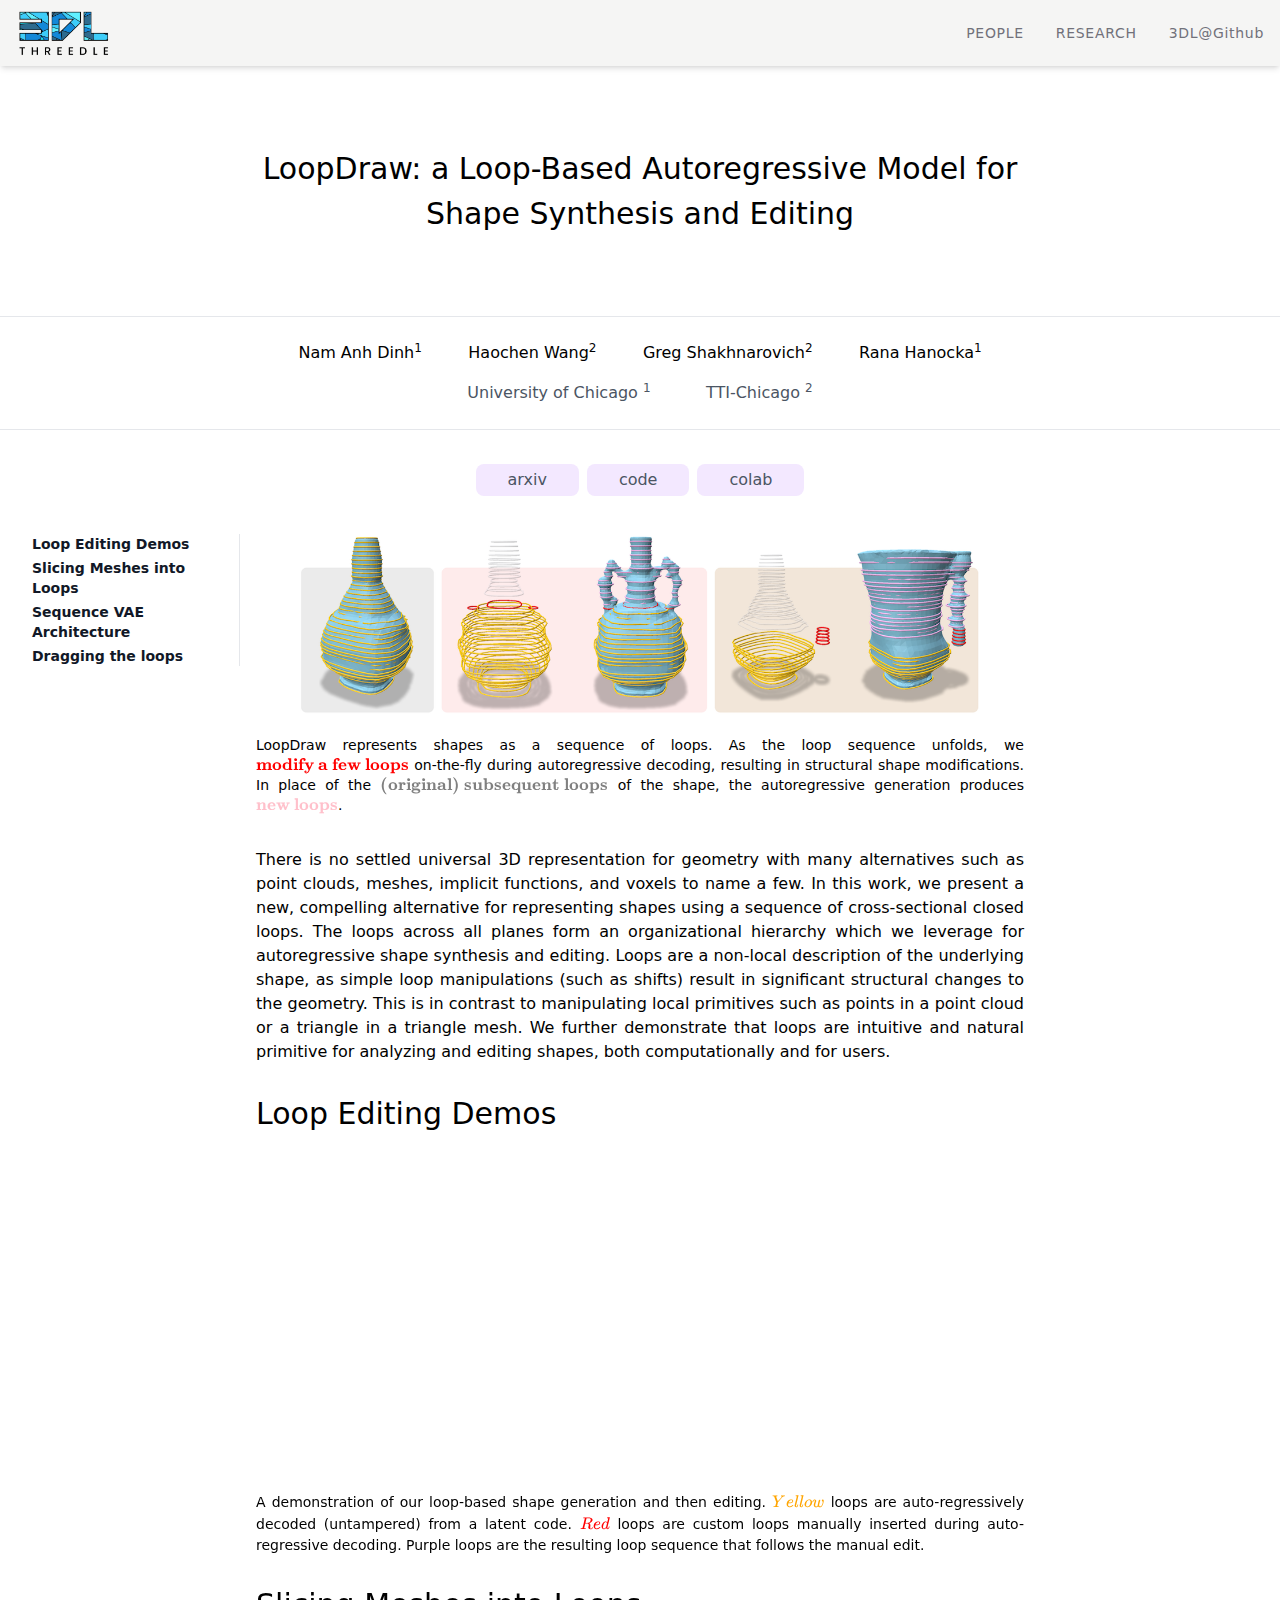
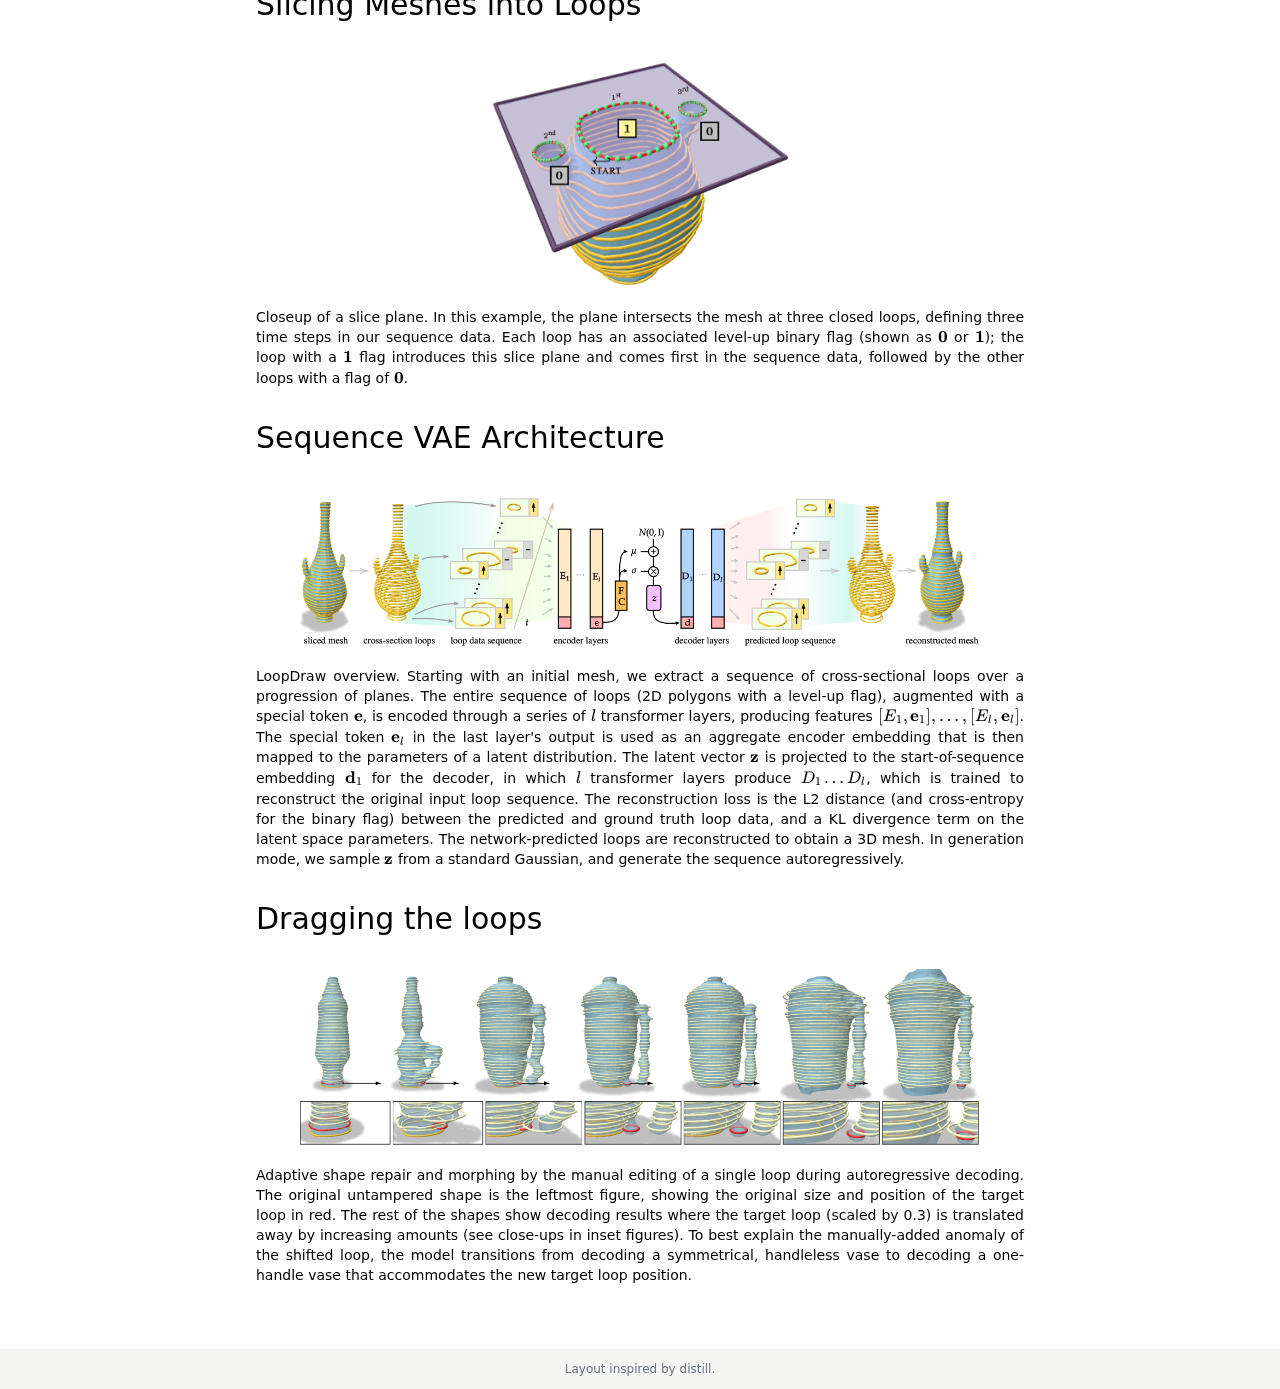
==== commit a5903e8b: "more changes" ====
--- a/index.html
+++ b/index.html
@@ -1,5 +1,6 @@
-<!DOCTYPE html><html><head><meta charSet="utf-8"/><meta name="google-site-verification" content="YRqjZaADGwd-NeNVA9Lar7973ZMttGQeL-NLG-FhuLw"/><meta name="viewport" content="width=770"/><title>LoopDraw</title><meta name="description" content="LoopDraw: a Loop-Based Autoregressive Model for Shape Synthesis and Editing"/><meta name="next-head-count" content="5"/><link rel="preload" href="/_next/static/css/555a6e327894ac90.css" as="style"/><link rel="stylesheet" href="/_next/static/css/555a6e327894ac90.css" data-n-g=""/><link rel="preload" href="/_next/static/css/d2a150f0312487b1.css" as="style"/><link rel="stylesheet" href="/_next/static/css/d2a150f0312487b1.css" data-n-p=""/><noscript data-n-css=""></noscript><script defer="" nomodule="" src="/_next/static/chunks/polyfills-a40ef1678bae11e696dba45124eadd70.js"></script><script src="/_next/static/chunks/webpack-2b99834efceef160.js" defer=""></script><script src="/_next/static/chunks/framework-6e4ba497ae0c8a3f.js" defer=""></script><script src="/_next/static/chunks/main-a5f2beb8b3d215d7.js" defer=""></script><script src="/_next/static/chunks/pages/_app-50a142e5a30749cb.js" defer=""></script><script src="/_next/static/chunks/518-eaa2f845e3ff8212.js" defer=""></script><script src="/_next/static/chunks/pages/index-186f89593d99d4a2.js" defer=""></script><script src="/_next/static/iuuRg3Mk-3hXt89omjFF3/_buildManifest.js" defer=""></script><script src="/_next/static/iuuRg3Mk-3hXt89omjFF3/_ssgManifest.js" defer=""></script><script src="/_next/static/iuuRg3Mk-3hXt89omjFF3/_middlewareManifest.js" defer=""></script></head><body><div id="__next"><div class=""><div class="bg-stone-100 text-zinc-500 py-2 shadow-md"><div class="mx-auto max-w-7xl px-4 flex items-center "><a href="https://3dl.cs.uchicago.edu/" class="flex-none mr-4" target="_blank"><img src="/threedle.png" class="w-24"/></a><div class="flex-1 justify-end flex space-x-8 tracking-wider text-sm"><a href="https://3dl.cs.uchicago.edu/#people" class="flex-none" target="_blank">PEOPLE</a><a href="https://3dl.cs.uchicago.edu/#research" class="flex-none" target="_blank">RESEARCH</a><a href="https://github.com/threedle" class="flex-none" target="_blank">3DL@Github</a></div></div></div><h1 class="text-3xl mx-auto max-w-4xl px-8 py-20 text-center leading-normal">LoopDraw: a Loop-Based Autoregressive Model for Shape Synthesis and Editing</h1><div class="border-t border-b px-8 py-2 text-center"><ol class="mx-auto max-w-3xl flex flex-wrap justify-evenly items-center my-4 "><li class="flex-initial mx-1 hover:text-indigo-400"><a href="https://people.cs.uchicago.edu/~namanh" target="_blank">Nam Anh Dinh</a><sup>1</sup></li><li class="flex-initial mx-1 hover:text-indigo-400"><a href="https://whc.is" target="_blank">Haochen Wang</a><sup>2</sup></li><li class="flex-initial mx-1 hover:text-indigo-400"><a href="https://home.ttic.edu/~gregory/" target="_blank">Greg Shakhnarovich</a><sup>2</sup></li><li class="flex-initial mx-1 hover:text-indigo-400"><a href="https://people.cs.uchicago.edu/~ranahanocka/" target="_blank">Rana Hanocka</a><sup>1</sup></li></ol><ol class="mx-auto max-w-md flex flex-wrap justify-evenly items-center my-4 text-gray-600"><li class="flex-initial mx-1">University of Chicago <sup>1</sup></li><li class="flex-initial mx-1">TTI-Chicago <sup>2</sup></li></ol></div><ol class="mx-auto px-8 max-w-md flex justify-center mt-8 text-gray-600 "><li><div class="inline-block mx-1 my-0.5 px-8 py-1 rounded-lg bg-purple-100 ">arxiv</div> </li><li><div class="inline-block mx-1 my-0.5 px-8 py-1 rounded-lg bg-purple-100 hover:bg-purple-300"><a href="https://github.com/threedle/LoopDraw" target="_blank">code</a></div> </li><li><div class="inline-block mx-1 my-0.5 px-8 py-1 rounded-lg bg-purple-100 ">colab</div> </li></ol><div class=" mx-auto max-w-screen-2xl px-8 my-8 flex gap-4 flex-col lg:flex-row"><div class="basis-1/6 flex-auto"><ol class=" max-w-xs pr-4 top-16 text-gray-900 text-sm mb-8 lg:border-r "><li class="my-1 hover:text-indigo-400" style="margin-left:0rem;font-weight:600"><a href="#1"><span><span><span>Loop Editing Demos</span></span></span></a></li><li class="my-1 hover:text-indigo-400" style="margin-left:0rem;font-weight:600"><a href="#2"><span><span><span>Slicing Meshes into Loops</span></span></span></a></li><li class="my-1 hover:text-indigo-400" style="margin-left:0rem;font-weight:600"><a href="#3"><span><span><span>Sequence VAE Architecture</span></span></span></a></li><li class="my-1 hover:text-indigo-400" style="margin-left:0rem;font-weight:600"><a href="#4"><span><span><span>Dragging the loops</span></span></span></a></li></ol></div><div class="basis-4/6 flex-auto max-w-3xl text-justify"><div class="my-0"><div class="space-y-4"><div><span><span><span>There is no settled universal 3D representation for geometry with many alternatives such as point clouds, meshes, implicit functions, and voxels to name a few. In this work, we present a new, compelling alternative for representing shapes using a sequence of cross-sectional closed loops. The loops across all planes form an organizational hierarchy which we leverage for autoregressive shape synthesis and editing. Loops are a non-local description of the underlying shape, as simple loop manipulations (such as shifts) result in significant structural changes to the geometry. This is in contrast to manipulating local primitives such as points in a point cloud or a triangle in a triangle mesh. We further demonstrate that loops are intuitive and natural primitive for analyzing and editing shapes, both computationally and for users.</span></span></span></div><div><span></span></div></div></div><div id="1" class="my-8"><h1 class="text-3xl"><span><span><span>Loop Editing Demos</span></span></span></h1></div><div id="edit1" class="my-8"><div><div class="flex gap-4 justify-evenly"><video loop="" autoplay="" muted="" playsinline="" class="flex-initial w-1/3" style="width:35.00%"><source src="/Vase-Edit-1.mp4" type="video/mp4"/>Your browser does not support the video tag.</video><video loop="" autoplay="" muted="" playsinline="" class="flex-initial w-1/3" style="width:35.00%"><source src="/Vase-Edit-2.mp4" type="video/mp4"/>Your browser does not support the video tag.</video></div></div></div><div id="edit2" class="my-8"><div><div class="flex gap-4 justify-evenly"><video loop="" autoplay="" muted="" playsinline="" class="flex-initial w-1/3" style="width:30.00%"><source src="/Sofa-Edit-1.mp4" type="video/mp4"/>Your browser does not support the video tag.</video><video loop="" autoplay="" muted="" playsinline="" class="flex-initial w-1/3" style="width:30.00%"><source src="/Sofa-Edit-2.mp4" type="video/mp4"/>Your browser does not support the video tag.</video><video loop="" autoplay="" muted="" playsinline="" class="flex-initial w-1/3" style="width:30.00%"><source src="/Sofa-Edit-3.mp4" type="video/mp4"/>Your browser does not support the video tag.</video></div><div class="mt-4 flex justify-center"><div class="flex-initial text-sm"><span><span><span>Fig 1: A demonstration of loop-based shape generation and editing. </span></span><span><span><span class="katex"><span class="katex-mathml"><math xmlns="http://www.w3.org/1998/Math/MathML"><semantics><mrow><mstyle mathcolor="orange"><mi>y</mi><mi>e</mi><mi>l</mi><mi>l</mi><mi>o</mi><mi>w</mi></mstyle></mrow><annotation encoding="application/x-tex">\textcolor{orange}{yellow}</annotation></semantics></math></span><span class="katex-html" aria-hidden="true"><span class="base"><span class="strut" style="height:0.8889em;vertical-align:-0.1944em"></span><span class="mord mathnormal" style="color:orange">ye</span><span class="mord mathnormal" style="margin-right:0.01968em;color:orange">ll</span><span class="mord mathnormal" style="color:orange">o</span><span class="mord mathnormal" style="margin-right:0.02691em;color:orange">w</span></span></span></span></span></span><span><span> loops are decoded (untampered) from a latent code; </span></span><span><span><span class="katex"><span class="katex-mathml"><math xmlns="http://www.w3.org/1998/Math/MathML"><semantics><mrow><mstyle mathcolor="red"><mi>r</mi><mi>e</mi><mi>d</mi></mstyle></mrow><annotation encoding="application/x-tex">\textcolor{red}{red}</annotation></semantics></math></span><span class="katex-html" aria-hidden="true"><span class="base"><span class="strut" style="height:0.6944em"></span><span class="mord mathnormal" style="color:red">re</span><span class="mord mathnormal" style="color:red">d</span></span></span></span></span></span><span><span> loops are custom loops manually inserted during decoding; purple loops are from resumed decoding with the edits present.
-</span></span></span></div></div></div></div><div id="2" class="my-8"><h1 class="text-3xl"><span><span><span>Slicing Meshes into Loops</span></span></span></h1></div><div id="slice" class="my-8"><div><div class="flex gap-4 justify-around"><img src="/slice.png" class="flex-initial w-1/3" style="width:40.00%"/></div><div class="mt-4 flex justify-center"><div class="flex-initial text-sm"><span><span><span>Fig 2: Closeup of a slice plane. In this example, the plane intersects the mesh at three closed loops, defining three time steps in our sequence data. Each loop has an associated level-up binary flag (shown as </span></span><span><span><span class="katex"><span class="katex-mathml"><math xmlns="http://www.w3.org/1998/Math/MathML"><semantics><mrow><mn mathvariant="bold">0</mn></mrow><annotation encoding="application/x-tex">\mathbf 0</annotation></semantics></math></span><span class="katex-html" aria-hidden="true"><span class="base"><span class="strut" style="height:0.6444em"></span><span class="mord mathbf">0</span></span></span></span></span></span><span><span> or </span></span><span><span><span class="katex"><span class="katex-mathml"><math xmlns="http://www.w3.org/1998/Math/MathML"><semantics><mrow><mn mathvariant="bold">1</mn></mrow><annotation encoding="application/x-tex">\mathbf 1</annotation></semantics></math></span><span class="katex-html" aria-hidden="true"><span class="base"><span class="strut" style="height:0.6444em"></span><span class="mord mathbf">1</span></span></span></span></span></span><span><span>); the loop with a </span></span><span><span><span class="katex"><span class="katex-mathml"><math xmlns="http://www.w3.org/1998/Math/MathML"><semantics><mrow><mn mathvariant="bold">1</mn></mrow><annotation encoding="application/x-tex">\mathbf 1</annotation></semantics></math></span><span class="katex-html" aria-hidden="true"><span class="base"><span class="strut" style="height:0.6444em"></span><span class="mord mathbf">1</span></span></span></span></span></span><span><span> flag introduces this slice plane and comes first in the sequence data, followed by the other loops with a flag of </span></span><span><span><span class="katex"><span class="katex-mathml"><math xmlns="http://www.w3.org/1998/Math/MathML"><semantics><mrow><mn mathvariant="bold">0</mn></mrow><annotation encoding="application/x-tex">\mathbf 0</annotation></semantics></math></span><span class="katex-html" aria-hidden="true"><span class="base"><span class="strut" style="height:0.6444em"></span><span class="mord mathbf">0</span></span></span></span></span></span><span><span>.
-</span></span></span></div></div></div></div><div id="3" class="my-8"><h1 class="text-3xl"><span><span><span>Sequence VAE Architecture</span></span></span></h1></div><div id="arch" class="my-8"><div><div class="flex gap-4 justify-around"><img src="/arch.png" class="flex-initial w-1/3" style="width:90.00%"/></div><div class="mt-4 flex justify-center"><div class="flex-initial text-sm"><span><span><span>Fig 3: LoopDraw overview. Starting with an initial mesh, we extract a sequence of cross-sectional loops over a progression of planes. The entire sequence of loops (2D polygons with a level-up flag), augmented with a special token </span></span><span><span><span class="katex"><span class="katex-mathml"><math xmlns="http://www.w3.org/1998/Math/MathML"><semantics><mrow><mi mathvariant="bold">e</mi></mrow><annotation encoding="application/x-tex">\mathbf{e}</annotation></semantics></math></span><span class="katex-html" aria-hidden="true"><span class="base"><span class="strut" style="height:0.4444em"></span><span class="mord mathbf">e</span></span></span></span></span></span><span><span>, is encoded through a series of </span></span><span><span><span class="katex"><span class="katex-mathml"><math xmlns="http://www.w3.org/1998/Math/MathML"><semantics><mrow><mi>l</mi></mrow><annotation encoding="application/x-tex">l</annotation></semantics></math></span><span class="katex-html" aria-hidden="true"><span class="base"><span class="strut" style="height:0.6944em"></span><span class="mord mathnormal" style="margin-right:0.01968em">l</span></span></span></span></span></span><span><span> transformer layers, producing features </span></span><span><span><span class="katex"><span class="katex-mathml"><math xmlns="http://www.w3.org/1998/Math/MathML"><semantics><mrow><mo stretchy="false">[</mo><msub><mi>E</mi><mn>1</mn></msub><mo separator="true">,</mo><msub><mi mathvariant="bold">e</mi><mn>1</mn></msub><mo stretchy="false">]</mo><mo separator="true">,</mo><mo>…</mo><mo separator="true">,</mo><mo stretchy="false">[</mo><msub><mi>E</mi><mi>l</mi></msub><mo separator="true">,</mo><msub><mi mathvariant="bold">e</mi><mi>l</mi></msub><mo stretchy="false">]</mo></mrow><annotation encoding="application/x-tex">[E_1,\mathbf{e}_1],\dots, [E_l,\mathbf{e}_l]</annotation></semantics></math></span><span class="katex-html" aria-hidden="true"><span class="base"><span class="strut" style="height:1em;vertical-align:-0.25em"></span><span class="mopen">[</span><span class="mord"><span class="mord mathnormal" style="margin-right:0.05764em">E</span><span class="msupsub"><span class="vlist-t vlist-t2"><span class="vlist-r"><span class="vlist" style="height:0.3011em"><span style="top:-2.55em;margin-left:-0.0576em;margin-right:0.05em"><span class="pstrut" style="height:2.7em"></span><span class="sizing reset-size6 size3 mtight"><span class="mord mtight">1</span></span></span></span><span class="vlist-s">​</span></span><span class="vlist-r"><span class="vlist" style="height:0.15em"><span></span></span></span></span></span></span><span class="mpunct">,</span><span class="mspace" style="margin-right:0.1667em"></span><span class="mord"><span class="mord mathbf">e</span><span class="msupsub"><span class="vlist-t vlist-t2"><span class="vlist-r"><span class="vlist" style="height:0.3011em"><span style="top:-2.55em;margin-left:0em;margin-right:0.05em"><span class="pstrut" style="height:2.7em"></span><span class="sizing reset-size6 size3 mtight"><span class="mord mtight">1</span></span></span></span><span class="vlist-s">​</span></span><span class="vlist-r"><span class="vlist" style="height:0.15em"><span></span></span></span></span></span></span><span class="mclose">]</span><span class="mpunct">,</span><span class="mspace" style="margin-right:0.1667em"></span><span class="minner">…</span><span class="mspace" style="margin-right:0.1667em"></span><span class="mpunct">,</span><span class="mspace" style="margin-right:0.1667em"></span><span class="mopen">[</span><span class="mord"><span class="mord mathnormal" style="margin-right:0.05764em">E</span><span class="msupsub"><span class="vlist-t vlist-t2"><span class="vlist-r"><span class="vlist" style="height:0.3361em"><span style="top:-2.55em;margin-left:-0.0576em;margin-right:0.05em"><span class="pstrut" style="height:2.7em"></span><span class="sizing reset-size6 size3 mtight"><span class="mord mathnormal mtight" style="margin-right:0.01968em">l</span></span></span></span><span class="vlist-s">​</span></span><span class="vlist-r"><span class="vlist" style="height:0.15em"><span></span></span></span></span></span></span><span class="mpunct">,</span><span class="mspace" style="margin-right:0.1667em"></span><span class="mord"><span class="mord mathbf">e</span><span class="msupsub"><span class="vlist-t vlist-t2"><span class="vlist-r"><span class="vlist" style="height:0.3361em"><span style="top:-2.55em;margin-left:0em;margin-right:0.05em"><span class="pstrut" style="height:2.7em"></span><span class="sizing reset-size6 size3 mtight"><span class="mord mathnormal mtight" style="margin-right:0.01968em">l</span></span></span></span><span class="vlist-s">​</span></span><span class="vlist-r"><span class="vlist" style="height:0.15em"><span></span></span></span></span></span></span><span class="mclose">]</span></span></span></span></span></span><span><span>. The special token </span></span><span><span><span class="katex"><span class="katex-mathml"><math xmlns="http://www.w3.org/1998/Math/MathML"><semantics><mrow><msub><mi mathvariant="bold">e</mi><mi>l</mi></msub></mrow><annotation encoding="application/x-tex">\mathbf{e}_l</annotation></semantics></math></span><span class="katex-html" aria-hidden="true"><span class="base"><span class="strut" style="height:0.5944em;vertical-align:-0.15em"></span><span class="mord"><span class="mord mathbf">e</span><span class="msupsub"><span class="vlist-t vlist-t2"><span class="vlist-r"><span class="vlist" style="height:0.3361em"><span style="top:-2.55em;margin-left:0em;margin-right:0.05em"><span class="pstrut" style="height:2.7em"></span><span class="sizing reset-size6 size3 mtight"><span class="mord mathnormal mtight" style="margin-right:0.01968em">l</span></span></span></span><span class="vlist-s">​</span></span><span class="vlist-r"><span class="vlist" style="height:0.15em"><span></span></span></span></span></span></span></span></span></span></span></span><span><span> in the last layer&#x27;s output is used as an aggregate encoder embedding that is then mapped to the parameters of a latent distribution. The latent vector </span></span><span><span><span class="katex"><span class="katex-mathml"><math xmlns="http://www.w3.org/1998/Math/MathML"><semantics><mrow><mi mathvariant="bold">z</mi></mrow><annotation encoding="application/x-tex">\mathbf{z}</annotation></semantics></math></span><span class="katex-html" aria-hidden="true"><span class="base"><span class="strut" style="height:0.4444em"></span><span class="mord mathbf">z</span></span></span></span></span></span><span><span> is projected to the start-of-sequence embedding </span></span><span><span><span class="katex"><span class="katex-mathml"><math xmlns="http://www.w3.org/1998/Math/MathML"><semantics><mrow><msub><mi mathvariant="bold">d</mi><mn>1</mn></msub></mrow><annotation encoding="application/x-tex">\mathbf{d}_1</annotation></semantics></math></span><span class="katex-html" aria-hidden="true"><span class="base"><span class="strut" style="height:0.8444em;vertical-align:-0.15em"></span><span class="mord"><span class="mord mathbf">d</span><span class="msupsub"><span class="vlist-t vlist-t2"><span class="vlist-r"><span class="vlist" style="height:0.3011em"><span style="top:-2.55em;margin-left:0em;margin-right:0.05em"><span class="pstrut" style="height:2.7em"></span><span class="sizing reset-size6 size3 mtight"><span class="mord mtight">1</span></span></span></span><span class="vlist-s">​</span></span><span class="vlist-r"><span class="vlist" style="height:0.15em"><span></span></span></span></span></span></span></span></span></span></span></span><span><span> for the decoder, in which </span></span><span><span><span class="katex"><span class="katex-mathml"><math xmlns="http://www.w3.org/1998/Math/MathML"><semantics><mrow><mi>l</mi></mrow><annotation encoding="application/x-tex">l</annotation></semantics></math></span><span class="katex-html" aria-hidden="true"><span class="base"><span class="strut" style="height:0.6944em"></span><span class="mord mathnormal" style="margin-right:0.01968em">l</span></span></span></span></span></span><span><span> transformer layers produce </span></span><span><span><span class="katex"><span class="katex-mathml"><math xmlns="http://www.w3.org/1998/Math/MathML"><semantics><mrow><msub><mi>D</mi><mn>1</mn></msub><mo>…</mo><msub><mi>D</mi><mi>l</mi></msub></mrow><annotation encoding="application/x-tex">D_1 \dots D_l</annotation></semantics></math></span><span class="katex-html" aria-hidden="true"><span class="base"><span class="strut" style="height:0.8333em;vertical-align:-0.15em"></span><span class="mord"><span class="mord mathnormal" style="margin-right:0.02778em">D</span><span class="msupsub"><span class="vlist-t vlist-t2"><span class="vlist-r"><span class="vlist" style="height:0.3011em"><span style="top:-2.55em;margin-left:-0.0278em;margin-right:0.05em"><span class="pstrut" style="height:2.7em"></span><span class="sizing reset-size6 size3 mtight"><span class="mord mtight">1</span></span></span></span><span class="vlist-s">​</span></span><span class="vlist-r"><span class="vlist" style="height:0.15em"><span></span></span></span></span></span></span><span class="mspace" style="margin-right:0.1667em"></span><span class="minner">…</span><span class="mspace" style="margin-right:0.1667em"></span><span class="mord"><span class="mord mathnormal" style="margin-right:0.02778em">D</span><span class="msupsub"><span class="vlist-t vlist-t2"><span class="vlist-r"><span class="vlist" style="height:0.3361em"><span style="top:-2.55em;margin-left:-0.0278em;margin-right:0.05em"><span class="pstrut" style="height:2.7em"></span><span class="sizing reset-size6 size3 mtight"><span class="mord mathnormal mtight" style="margin-right:0.01968em">l</span></span></span></span><span class="vlist-s">​</span></span><span class="vlist-r"><span class="vlist" style="height:0.15em"><span></span></span></span></span></span></span></span></span></span></span></span><span><span>, which is trained to reconstruct the original input loop sequence. The reconstruction loss is the L2 distance (and cross-entropy for the binary flag) between the predicted and ground truth loop data, and a KL divergence term on the latent space parameters. The network-predicted loops are reconstructed to obtain a 3D mesh. In generation mode, we sample </span></span><span><span><span class="katex"><span class="katex-mathml"><math xmlns="http://www.w3.org/1998/Math/MathML"><semantics><mrow><mi mathvariant="bold">z</mi></mrow><annotation encoding="application/x-tex">\mathbf z</annotation></semantics></math></span><span class="katex-html" aria-hidden="true"><span class="base"><span class="strut" style="height:0.4444em"></span><span class="mord mathbf">z</span></span></span></span></span></span><span><span> from a standard Gaussian, and generate the sequence autoregressively.
-</span></span></span></div></div></div></div><div id="4" class="my-8"><h1 class="text-3xl"><span><span><span>Dragging the loops</span></span></span></h1></div><div id="drag" class="my-8"><div><div class="flex gap-4 justify-around"><img src="/drag.png" class="flex-initial w-1/3" style="width:90.00%"/></div><div class="mt-4 flex justify-center"><div class="flex-initial text-sm"><span><span><span>Fig 4: Adaptive shape repair and morphing by the manual editing of a single loop during autoregressive decoding. The original untampered shape is the leftmost figure, showing the original size and position of the target loop in red. The rest of the shapes show decoding results where the target loop (scaled by 0.3) is translated away by increasing amounts (see close-ups in inset figures). To best explain the manually-added anomaly of the shifted loop, the model transitions from decoding a symmetrical, handleless vase to decoding a one-handle vase that accommodates the new target loop position.
-</span></span></span></div></div></div></div></div><div class="basis-1/6 flex-auto"></div></div><div class="max-w-full bg-stone-100 flex items-center py-3"><p class="mx-auto text-gray-500 text-xs text-center"> Layout inspired by distill.</p></div></div></div><script id="__NEXT_DATA__" type="application/json">{"props":{"pageProps":{"data":[{"t":"p","d":[[{"type":"str","data":"There is no settled universal 3D representation for geometry with many alternatives such as point clouds, meshes, implicit functions, and voxels to name a few. In this work, we present a new, compelling alternative for representing shapes using a sequence of cross-sectional closed loops. The loops across all planes form an organizational hierarchy which we leverage for autoregressive shape synthesis and editing. Loops are a non-local description of the underlying shape, as simple loop manipulations (such as shifts) result in significant structural changes to the geometry. This is in contrast to manipulating local primitives such as points in a point cloud or a triangle in a triangle mesh. We further demonstrate that loops are intuitive and natural primitive for analyzing and editing shapes, both computationally and for users."}],[]]},{"t":"h1*","d":[{"type":"str","data":"Loop Editing Demos"}],"id":1},{"t":"vid","id":"edit1","d":{"vids":["/Vase-Edit-1.mp4","/Vase-Edit-2.mp4"],"sizes":[35,35],"caption":""}},{"t":"vid","id":"edit2","d":{"vids":["/Sofa-Edit-1.mp4","/Sofa-Edit-2.mp4","/Sofa-Edit-3.mp4"],"sizes":[30,30,30],"caption":[{"type":"str","data":"Fig 1: A demonstration of loop-based shape generation and editing. "},{"type":"imath","data":"\u003cspan class=\"katex\"\u003e\u003cspan class=\"katex-mathml\"\u003e\u003cmath xmlns=\"http://www.w3.org/1998/Math/MathML\"\u003e\u003csemantics\u003e\u003cmrow\u003e\u003cmstyle mathcolor=\"orange\"\u003e\u003cmi\u003ey\u003c/mi\u003e\u003cmi\u003ee\u003c/mi\u003e\u003cmi\u003el\u003c/mi\u003e\u003cmi\u003el\u003c/mi\u003e\u003cmi\u003eo\u003c/mi\u003e\u003cmi\u003ew\u003c/mi\u003e\u003c/mstyle\u003e\u003c/mrow\u003e\u003cannotation encoding=\"application/x-tex\"\u003e\\textcolor{orange}{yellow}\u003c/annotation\u003e\u003c/semantics\u003e\u003c/math\u003e\u003c/span\u003e\u003cspan class=\"katex-html\" aria-hidden=\"true\"\u003e\u003cspan class=\"base\"\u003e\u003cspan class=\"strut\" style=\"height:0.8889em;vertical-align:-0.1944em;\"\u003e\u003c/span\u003e\u003cspan class=\"mord mathnormal\" style=\"color:orange;\"\u003eye\u003c/span\u003e\u003cspan class=\"mord mathnormal\" style=\"margin-right:0.01968em;color:orange;\"\u003ell\u003c/span\u003e\u003cspan class=\"mord mathnormal\" style=\"color:orange;\"\u003eo\u003c/span\u003e\u003cspan class=\"mord mathnormal\" style=\"margin-right:0.02691em;color:orange;\"\u003ew\u003c/span\u003e\u003c/span\u003e\u003c/span\u003e\u003c/span\u003e"},{"type":"str","data":" loops are decoded (untampered) from a latent code; "},{"type":"imath","data":"\u003cspan class=\"katex\"\u003e\u003cspan class=\"katex-mathml\"\u003e\u003cmath xmlns=\"http://www.w3.org/1998/Math/MathML\"\u003e\u003csemantics\u003e\u003cmrow\u003e\u003cmstyle mathcolor=\"red\"\u003e\u003cmi\u003er\u003c/mi\u003e\u003cmi\u003ee\u003c/mi\u003e\u003cmi\u003ed\u003c/mi\u003e\u003c/mstyle\u003e\u003c/mrow\u003e\u003cannotation encoding=\"application/x-tex\"\u003e\\textcolor{red}{red}\u003c/annotation\u003e\u003c/semantics\u003e\u003c/math\u003e\u003c/span\u003e\u003cspan class=\"katex-html\" aria-hidden=\"true\"\u003e\u003cspan class=\"base\"\u003e\u003cspan class=\"strut\" style=\"height:0.6944em;\"\u003e\u003c/span\u003e\u003cspan class=\"mord mathnormal\" style=\"color:red;\"\u003ere\u003c/span\u003e\u003cspan class=\"mord mathnormal\" style=\"color:red;\"\u003ed\u003c/span\u003e\u003c/span\u003e\u003c/span\u003e\u003c/span\u003e"},{"type":"str","data":" loops are custom loops manually inserted during decoding; purple loops are from resumed decoding with the edits present.\n"}]}},{"t":"h1*","d":[{"type":"str","data":"Slicing Meshes into Loops"}],"id":2},{"t":"fig","id":"slice","d":{"imgs":["/slice.png"],"sizes":[40],"caption":[{"type":"str","data":"Fig 2: Closeup of a slice plane. In this example, the plane intersects the mesh at three closed loops, defining three time steps in our sequence data. Each loop has an associated level-up binary flag (shown as "},{"type":"imath","data":"\u003cspan class=\"katex\"\u003e\u003cspan class=\"katex-mathml\"\u003e\u003cmath xmlns=\"http://www.w3.org/1998/Math/MathML\"\u003e\u003csemantics\u003e\u003cmrow\u003e\u003cmn mathvariant=\"bold\"\u003e0\u003c/mn\u003e\u003c/mrow\u003e\u003cannotation encoding=\"application/x-tex\"\u003e\\mathbf 0\u003c/annotation\u003e\u003c/semantics\u003e\u003c/math\u003e\u003c/span\u003e\u003cspan class=\"katex-html\" aria-hidden=\"true\"\u003e\u003cspan class=\"base\"\u003e\u003cspan class=\"strut\" style=\"height:0.6444em;\"\u003e\u003c/span\u003e\u003cspan class=\"mord mathbf\"\u003e0\u003c/span\u003e\u003c/span\u003e\u003c/span\u003e\u003c/span\u003e"},{"type":"str","data":" or "},{"type":"imath","data":"\u003cspan class=\"katex\"\u003e\u003cspan class=\"katex-mathml\"\u003e\u003cmath xmlns=\"http://www.w3.org/1998/Math/MathML\"\u003e\u003csemantics\u003e\u003cmrow\u003e\u003cmn mathvariant=\"bold\"\u003e1\u003c/mn\u003e\u003c/mrow\u003e\u003cannotation encoding=\"application/x-tex\"\u003e\\mathbf 1\u003c/annotation\u003e\u003c/semantics\u003e\u003c/math\u003e\u003c/span\u003e\u003cspan class=\"katex-html\" aria-hidden=\"true\"\u003e\u003cspan class=\"base\"\u003e\u003cspan class=\"strut\" style=\"height:0.6444em;\"\u003e\u003c/span\u003e\u003cspan class=\"mord mathbf\"\u003e1\u003c/span\u003e\u003c/span\u003e\u003c/span\u003e\u003c/span\u003e"},{"type":"str","data":"); the loop with a "},{"type":"imath","data":"\u003cspan class=\"katex\"\u003e\u003cspan class=\"katex-mathml\"\u003e\u003cmath xmlns=\"http://www.w3.org/1998/Math/MathML\"\u003e\u003csemantics\u003e\u003cmrow\u003e\u003cmn mathvariant=\"bold\"\u003e1\u003c/mn\u003e\u003c/mrow\u003e\u003cannotation encoding=\"application/x-tex\"\u003e\\mathbf 1\u003c/annotation\u003e\u003c/semantics\u003e\u003c/math\u003e\u003c/span\u003e\u003cspan class=\"katex-html\" aria-hidden=\"true\"\u003e\u003cspan class=\"base\"\u003e\u003cspan class=\"strut\" style=\"height:0.6444em;\"\u003e\u003c/span\u003e\u003cspan class=\"mord mathbf\"\u003e1\u003c/span\u003e\u003c/span\u003e\u003c/span\u003e\u003c/span\u003e"},{"type":"str","data":" flag introduces this slice plane and comes first in the sequence data, followed by the other loops with a flag of "},{"type":"imath","data":"\u003cspan class=\"katex\"\u003e\u003cspan class=\"katex-mathml\"\u003e\u003cmath xmlns=\"http://www.w3.org/1998/Math/MathML\"\u003e\u003csemantics\u003e\u003cmrow\u003e\u003cmn mathvariant=\"bold\"\u003e0\u003c/mn\u003e\u003c/mrow\u003e\u003cannotation encoding=\"application/x-tex\"\u003e\\mathbf 0\u003c/annotation\u003e\u003c/semantics\u003e\u003c/math\u003e\u003c/span\u003e\u003cspan class=\"katex-html\" aria-hidden=\"true\"\u003e\u003cspan class=\"base\"\u003e\u003cspan class=\"strut\" style=\"height:0.6444em;\"\u003e\u003c/span\u003e\u003cspan class=\"mord mathbf\"\u003e0\u003c/span\u003e\u003c/span\u003e\u003c/span\u003e\u003c/span\u003e"},{"type":"str","data":".\n"}]}},{"t":"h1*","d":[{"type":"str","data":"Sequence VAE Architecture"}],"id":3},{"t":"fig","id":"arch","d":{"imgs":["/arch.png"],"sizes":[90],"caption":[{"type":"str","data":"Fig 3: LoopDraw overview. Starting with an initial mesh, we extract a sequence of cross-sectional loops over a progression of planes. The entire sequence of loops (2D polygons with a level-up flag), augmented with a special token "},{"type":"imath","data":"\u003cspan class=\"katex\"\u003e\u003cspan class=\"katex-mathml\"\u003e\u003cmath xmlns=\"http://www.w3.org/1998/Math/MathML\"\u003e\u003csemantics\u003e\u003cmrow\u003e\u003cmi mathvariant=\"bold\"\u003ee\u003c/mi\u003e\u003c/mrow\u003e\u003cannotation encoding=\"application/x-tex\"\u003e\\mathbf{e}\u003c/annotation\u003e\u003c/semantics\u003e\u003c/math\u003e\u003c/span\u003e\u003cspan class=\"katex-html\" aria-hidden=\"true\"\u003e\u003cspan class=\"base\"\u003e\u003cspan class=\"strut\" style=\"height:0.4444em;\"\u003e\u003c/span\u003e\u003cspan class=\"mord mathbf\"\u003ee\u003c/span\u003e\u003c/span\u003e\u003c/span\u003e\u003c/span\u003e"},{"type":"str","data":", is encoded through a series of "},{"type":"imath","data":"\u003cspan class=\"katex\"\u003e\u003cspan class=\"katex-mathml\"\u003e\u003cmath xmlns=\"http://www.w3.org/1998/Math/MathML\"\u003e\u003csemantics\u003e\u003cmrow\u003e\u003cmi\u003el\u003c/mi\u003e\u003c/mrow\u003e\u003cannotation encoding=\"application/x-tex\"\u003el\u003c/annotation\u003e\u003c/semantics\u003e\u003c/math\u003e\u003c/span\u003e\u003cspan class=\"katex-html\" aria-hidden=\"true\"\u003e\u003cspan class=\"base\"\u003e\u003cspan class=\"strut\" style=\"height:0.6944em;\"\u003e\u003c/span\u003e\u003cspan class=\"mord mathnormal\" style=\"margin-right:0.01968em;\"\u003el\u003c/span\u003e\u003c/span\u003e\u003c/span\u003e\u003c/span\u003e"},{"type":"str","data":" transformer layers, producing features "},{"type":"imath","data":"\u003cspan class=\"katex\"\u003e\u003cspan class=\"katex-mathml\"\u003e\u003cmath xmlns=\"http://www.w3.org/1998/Math/MathML\"\u003e\u003csemantics\u003e\u003cmrow\u003e\u003cmo stretchy=\"false\"\u003e[\u003c/mo\u003e\u003cmsub\u003e\u003cmi\u003eE\u003c/mi\u003e\u003cmn\u003e1\u003c/mn\u003e\u003c/msub\u003e\u003cmo separator=\"true\"\u003e,\u003c/mo\u003e\u003cmsub\u003e\u003cmi mathvariant=\"bold\"\u003ee\u003c/mi\u003e\u003cmn\u003e1\u003c/mn\u003e\u003c/msub\u003e\u003cmo stretchy=\"false\"\u003e]\u003c/mo\u003e\u003cmo separator=\"true\"\u003e,\u003c/mo\u003e\u003cmo\u003e…\u003c/mo\u003e\u003cmo separator=\"true\"\u003e,\u003c/mo\u003e\u003cmo stretchy=\"false\"\u003e[\u003c/mo\u003e\u003cmsub\u003e\u003cmi\u003eE\u003c/mi\u003e\u003cmi\u003el\u003c/mi\u003e\u003c/msub\u003e\u003cmo separator=\"true\"\u003e,\u003c/mo\u003e\u003cmsub\u003e\u003cmi mathvariant=\"bold\"\u003ee\u003c/mi\u003e\u003cmi\u003el\u003c/mi\u003e\u003c/msub\u003e\u003cmo stretchy=\"false\"\u003e]\u003c/mo\u003e\u003c/mrow\u003e\u003cannotation encoding=\"application/x-tex\"\u003e[E_1,\\mathbf{e}_1],\\dots, [E_l,\\mathbf{e}_l]\u003c/annotation\u003e\u003c/semantics\u003e\u003c/math\u003e\u003c/span\u003e\u003cspan class=\"katex-html\" aria-hidden=\"true\"\u003e\u003cspan class=\"base\"\u003e\u003cspan class=\"strut\" style=\"height:1em;vertical-align:-0.25em;\"\u003e\u003c/span\u003e\u003cspan class=\"mopen\"\u003e[\u003c/span\u003e\u003cspan class=\"mord\"\u003e\u003cspan class=\"mord mathnormal\" style=\"margin-right:0.05764em;\"\u003eE\u003c/span\u003e\u003cspan class=\"msupsub\"\u003e\u003cspan class=\"vlist-t vlist-t2\"\u003e\u003cspan class=\"vlist-r\"\u003e\u003cspan class=\"vlist\" style=\"height:0.3011em;\"\u003e\u003cspan style=\"top:-2.55em;margin-left:-0.0576em;margin-right:0.05em;\"\u003e\u003cspan class=\"pstrut\" style=\"height:2.7em;\"\u003e\u003c/span\u003e\u003cspan class=\"sizing reset-size6 size3 mtight\"\u003e\u003cspan class=\"mord mtight\"\u003e1\u003c/span\u003e\u003c/span\u003e\u003c/span\u003e\u003c/span\u003e\u003cspan class=\"vlist-s\"\u003e​\u003c/span\u003e\u003c/span\u003e\u003cspan class=\"vlist-r\"\u003e\u003cspan class=\"vlist\" style=\"height:0.15em;\"\u003e\u003cspan\u003e\u003c/span\u003e\u003c/span\u003e\u003c/span\u003e\u003c/span\u003e\u003c/span\u003e\u003c/span\u003e\u003cspan class=\"mpunct\"\u003e,\u003c/span\u003e\u003cspan class=\"mspace\" style=\"margin-right:0.1667em;\"\u003e\u003c/span\u003e\u003cspan class=\"mord\"\u003e\u003cspan class=\"mord mathbf\"\u003ee\u003c/span\u003e\u003cspan class=\"msupsub\"\u003e\u003cspan class=\"vlist-t vlist-t2\"\u003e\u003cspan class=\"vlist-r\"\u003e\u003cspan class=\"vlist\" style=\"height:0.3011em;\"\u003e\u003cspan style=\"top:-2.55em;margin-left:0em;margin-right:0.05em;\"\u003e\u003cspan class=\"pstrut\" style=\"height:2.7em;\"\u003e\u003c/span\u003e\u003cspan class=\"sizing reset-size6 size3 mtight\"\u003e\u003cspan class=\"mord mtight\"\u003e1\u003c/span\u003e\u003c/span\u003e\u003c/span\u003e\u003c/span\u003e\u003cspan class=\"vlist-s\"\u003e​\u003c/span\u003e\u003c/span\u003e\u003cspan class=\"vlist-r\"\u003e\u003cspan class=\"vlist\" style=\"height:0.15em;\"\u003e\u003cspan\u003e\u003c/span\u003e\u003c/span\u003e\u003c/span\u003e\u003c/span\u003e\u003c/span\u003e\u003c/span\u003e\u003cspan class=\"mclose\"\u003e]\u003c/span\u003e\u003cspan class=\"mpunct\"\u003e,\u003c/span\u003e\u003cspan class=\"mspace\" style=\"margin-right:0.1667em;\"\u003e\u003c/span\u003e\u003cspan class=\"minner\"\u003e…\u003c/span\u003e\u003cspan class=\"mspace\" style=\"margin-right:0.1667em;\"\u003e\u003c/span\u003e\u003cspan class=\"mpunct\"\u003e,\u003c/span\u003e\u003cspan class=\"mspace\" style=\"margin-right:0.1667em;\"\u003e\u003c/span\u003e\u003cspan class=\"mopen\"\u003e[\u003c/span\u003e\u003cspan class=\"mord\"\u003e\u003cspan class=\"mord mathnormal\" style=\"margin-right:0.05764em;\"\u003eE\u003c/span\u003e\u003cspan class=\"msupsub\"\u003e\u003cspan class=\"vlist-t vlist-t2\"\u003e\u003cspan class=\"vlist-r\"\u003e\u003cspan class=\"vlist\" style=\"height:0.3361em;\"\u003e\u003cspan style=\"top:-2.55em;margin-left:-0.0576em;margin-right:0.05em;\"\u003e\u003cspan class=\"pstrut\" style=\"height:2.7em;\"\u003e\u003c/span\u003e\u003cspan class=\"sizing reset-size6 size3 mtight\"\u003e\u003cspan class=\"mord mathnormal mtight\" style=\"margin-right:0.01968em;\"\u003el\u003c/span\u003e\u003c/span\u003e\u003c/span\u003e\u003c/span\u003e\u003cspan class=\"vlist-s\"\u003e​\u003c/span\u003e\u003c/span\u003e\u003cspan class=\"vlist-r\"\u003e\u003cspan class=\"vlist\" style=\"height:0.15em;\"\u003e\u003cspan\u003e\u003c/span\u003e\u003c/span\u003e\u003c/span\u003e\u003c/span\u003e\u003c/span\u003e\u003c/span\u003e\u003cspan class=\"mpunct\"\u003e,\u003c/span\u003e\u003cspan class=\"mspace\" style=\"margin-right:0.1667em;\"\u003e\u003c/span\u003e\u003cspan class=\"mord\"\u003e\u003cspan class=\"mord mathbf\"\u003ee\u003c/span\u003e\u003cspan class=\"msupsub\"\u003e\u003cspan class=\"vlist-t vlist-t2\"\u003e\u003cspan class=\"vlist-r\"\u003e\u003cspan class=\"vlist\" style=\"height:0.3361em;\"\u003e\u003cspan style=\"top:-2.55em;margin-left:0em;margin-right:0.05em;\"\u003e\u003cspan class=\"pstrut\" style=\"height:2.7em;\"\u003e\u003c/span\u003e\u003cspan class=\"sizing reset-size6 size3 mtight\"\u003e\u003cspan class=\"mord mathnormal mtight\" style=\"margin-right:0.01968em;\"\u003el\u003c/span\u003e\u003c/span\u003e\u003c/span\u003e\u003c/span\u003e\u003cspan class=\"vlist-s\"\u003e​\u003c/span\u003e\u003c/span\u003e\u003cspan class=\"vlist-r\"\u003e\u003cspan class=\"vlist\" style=\"height:0.15em;\"\u003e\u003cspan\u003e\u003c/span\u003e\u003c/span\u003e\u003c/span\u003e\u003c/span\u003e\u003c/span\u003e\u003c/span\u003e\u003cspan class=\"mclose\"\u003e]\u003c/span\u003e\u003c/span\u003e\u003c/span\u003e\u003c/span\u003e"},{"type":"str","data":". The special token "},{"type":"imath","data":"\u003cspan class=\"katex\"\u003e\u003cspan class=\"katex-mathml\"\u003e\u003cmath xmlns=\"http://www.w3.org/1998/Math/MathML\"\u003e\u003csemantics\u003e\u003cmrow\u003e\u003cmsub\u003e\u003cmi mathvariant=\"bold\"\u003ee\u003c/mi\u003e\u003cmi\u003el\u003c/mi\u003e\u003c/msub\u003e\u003c/mrow\u003e\u003cannotation encoding=\"application/x-tex\"\u003e\\mathbf{e}_l\u003c/annotation\u003e\u003c/semantics\u003e\u003c/math\u003e\u003c/span\u003e\u003cspan class=\"katex-html\" aria-hidden=\"true\"\u003e\u003cspan class=\"base\"\u003e\u003cspan class=\"strut\" style=\"height:0.5944em;vertical-align:-0.15em;\"\u003e\u003c/span\u003e\u003cspan class=\"mord\"\u003e\u003cspan class=\"mord mathbf\"\u003ee\u003c/span\u003e\u003cspan class=\"msupsub\"\u003e\u003cspan class=\"vlist-t vlist-t2\"\u003e\u003cspan class=\"vlist-r\"\u003e\u003cspan class=\"vlist\" style=\"height:0.3361em;\"\u003e\u003cspan style=\"top:-2.55em;margin-left:0em;margin-right:0.05em;\"\u003e\u003cspan class=\"pstrut\" style=\"height:2.7em;\"\u003e\u003c/span\u003e\u003cspan class=\"sizing reset-size6 size3 mtight\"\u003e\u003cspan class=\"mord mathnormal mtight\" style=\"margin-right:0.01968em;\"\u003el\u003c/span\u003e\u003c/span\u003e\u003c/span\u003e\u003c/span\u003e\u003cspan class=\"vlist-s\"\u003e​\u003c/span\u003e\u003c/span\u003e\u003cspan class=\"vlist-r\"\u003e\u003cspan class=\"vlist\" style=\"height:0.15em;\"\u003e\u003cspan\u003e\u003c/span\u003e\u003c/span\u003e\u003c/span\u003e\u003c/span\u003e\u003c/span\u003e\u003c/span\u003e\u003c/span\u003e\u003c/span\u003e\u003c/span\u003e"},{"type":"str","data":" in the last layer's output is used as an aggregate encoder embedding that is then mapped to the parameters of a latent distribution. The latent vector "},{"type":"imath","data":"\u003cspan class=\"katex\"\u003e\u003cspan class=\"katex-mathml\"\u003e\u003cmath xmlns=\"http://www.w3.org/1998/Math/MathML\"\u003e\u003csemantics\u003e\u003cmrow\u003e\u003cmi mathvariant=\"bold\"\u003ez\u003c/mi\u003e\u003c/mrow\u003e\u003cannotation encoding=\"application/x-tex\"\u003e\\mathbf{z}\u003c/annotation\u003e\u003c/semantics\u003e\u003c/math\u003e\u003c/span\u003e\u003cspan class=\"katex-html\" aria-hidden=\"true\"\u003e\u003cspan class=\"base\"\u003e\u003cspan class=\"strut\" style=\"height:0.4444em;\"\u003e\u003c/span\u003e\u003cspan class=\"mord mathbf\"\u003ez\u003c/span\u003e\u003c/span\u003e\u003c/span\u003e\u003c/span\u003e"},{"type":"str","data":" is projected to the start-of-sequence embedding "},{"type":"imath","data":"\u003cspan class=\"katex\"\u003e\u003cspan class=\"katex-mathml\"\u003e\u003cmath xmlns=\"http://www.w3.org/1998/Math/MathML\"\u003e\u003csemantics\u003e\u003cmrow\u003e\u003cmsub\u003e\u003cmi mathvariant=\"bold\"\u003ed\u003c/mi\u003e\u003cmn\u003e1\u003c/mn\u003e\u003c/msub\u003e\u003c/mrow\u003e\u003cannotation encoding=\"application/x-tex\"\u003e\\mathbf{d}_1\u003c/annotation\u003e\u003c/semantics\u003e\u003c/math\u003e\u003c/span\u003e\u003cspan class=\"katex-html\" aria-hidden=\"true\"\u003e\u003cspan class=\"base\"\u003e\u003cspan class=\"strut\" style=\"height:0.8444em;vertical-align:-0.15em;\"\u003e\u003c/span\u003e\u003cspan class=\"mord\"\u003e\u003cspan class=\"mord mathbf\"\u003ed\u003c/span\u003e\u003cspan class=\"msupsub\"\u003e\u003cspan class=\"vlist-t vlist-t2\"\u003e\u003cspan class=\"vlist-r\"\u003e\u003cspan class=\"vlist\" style=\"height:0.3011em;\"\u003e\u003cspan style=\"top:-2.55em;margin-left:0em;margin-right:0.05em;\"\u003e\u003cspan class=\"pstrut\" style=\"height:2.7em;\"\u003e\u003c/span\u003e\u003cspan class=\"sizing reset-size6 size3 mtight\"\u003e\u003cspan class=\"mord mtight\"\u003e1\u003c/span\u003e\u003c/span\u003e\u003c/span\u003e\u003c/span\u003e\u003cspan class=\"vlist-s\"\u003e​\u003c/span\u003e\u003c/span\u003e\u003cspan class=\"vlist-r\"\u003e\u003cspan class=\"vlist\" style=\"height:0.15em;\"\u003e\u003cspan\u003e\u003c/span\u003e\u003c/span\u003e\u003c/span\u003e\u003c/span\u003e\u003c/span\u003e\u003c/span\u003e\u003c/span\u003e\u003c/span\u003e\u003c/span\u003e"},{"type":"str","data":" for the decoder, in which "},{"type":"imath","data":"\u003cspan class=\"katex\"\u003e\u003cspan class=\"katex-mathml\"\u003e\u003cmath xmlns=\"http://www.w3.org/1998/Math/MathML\"\u003e\u003csemantics\u003e\u003cmrow\u003e\u003cmi\u003el\u003c/mi\u003e\u003c/mrow\u003e\u003cannotation encoding=\"application/x-tex\"\u003el\u003c/annotation\u003e\u003c/semantics\u003e\u003c/math\u003e\u003c/span\u003e\u003cspan class=\"katex-html\" aria-hidden=\"true\"\u003e\u003cspan class=\"base\"\u003e\u003cspan class=\"strut\" style=\"height:0.6944em;\"\u003e\u003c/span\u003e\u003cspan class=\"mord mathnormal\" style=\"margin-right:0.01968em;\"\u003el\u003c/span\u003e\u003c/span\u003e\u003c/span\u003e\u003c/span\u003e"},{"type":"str","data":" transformer layers produce "},{"type":"imath","data":"\u003cspan class=\"katex\"\u003e\u003cspan class=\"katex-mathml\"\u003e\u003cmath xmlns=\"http://www.w3.org/1998/Math/MathML\"\u003e\u003csemantics\u003e\u003cmrow\u003e\u003cmsub\u003e\u003cmi\u003eD\u003c/mi\u003e\u003cmn\u003e1\u003c/mn\u003e\u003c/msub\u003e\u003cmo\u003e…\u003c/mo\u003e\u003cmsub\u003e\u003cmi\u003eD\u003c/mi\u003e\u003cmi\u003el\u003c/mi\u003e\u003c/msub\u003e\u003c/mrow\u003e\u003cannotation encoding=\"application/x-tex\"\u003eD_1 \\dots D_l\u003c/annotation\u003e\u003c/semantics\u003e\u003c/math\u003e\u003c/span\u003e\u003cspan class=\"katex-html\" aria-hidden=\"true\"\u003e\u003cspan class=\"base\"\u003e\u003cspan class=\"strut\" style=\"height:0.8333em;vertical-align:-0.15em;\"\u003e\u003c/span\u003e\u003cspan class=\"mord\"\u003e\u003cspan class=\"mord mathnormal\" style=\"margin-right:0.02778em;\"\u003eD\u003c/span\u003e\u003cspan class=\"msupsub\"\u003e\u003cspan class=\"vlist-t vlist-t2\"\u003e\u003cspan class=\"vlist-r\"\u003e\u003cspan class=\"vlist\" style=\"height:0.3011em;\"\u003e\u003cspan style=\"top:-2.55em;margin-left:-0.0278em;margin-right:0.05em;\"\u003e\u003cspan class=\"pstrut\" style=\"height:2.7em;\"\u003e\u003c/span\u003e\u003cspan class=\"sizing reset-size6 size3 mtight\"\u003e\u003cspan class=\"mord mtight\"\u003e1\u003c/span\u003e\u003c/span\u003e\u003c/span\u003e\u003c/span\u003e\u003cspan class=\"vlist-s\"\u003e​\u003c/span\u003e\u003c/span\u003e\u003cspan class=\"vlist-r\"\u003e\u003cspan class=\"vlist\" style=\"height:0.15em;\"\u003e\u003cspan\u003e\u003c/span\u003e\u003c/span\u003e\u003c/span\u003e\u003c/span\u003e\u003c/span\u003e\u003c/span\u003e\u003cspan class=\"mspace\" style=\"margin-right:0.1667em;\"\u003e\u003c/span\u003e\u003cspan class=\"minner\"\u003e…\u003c/span\u003e\u003cspan class=\"mspace\" style=\"margin-right:0.1667em;\"\u003e\u003c/span\u003e\u003cspan class=\"mord\"\u003e\u003cspan class=\"mord mathnormal\" style=\"margin-right:0.02778em;\"\u003eD\u003c/span\u003e\u003cspan class=\"msupsub\"\u003e\u003cspan class=\"vlist-t vlist-t2\"\u003e\u003cspan class=\"vlist-r\"\u003e\u003cspan class=\"vlist\" style=\"height:0.3361em;\"\u003e\u003cspan style=\"top:-2.55em;margin-left:-0.0278em;margin-right:0.05em;\"\u003e\u003cspan class=\"pstrut\" style=\"height:2.7em;\"\u003e\u003c/span\u003e\u003cspan class=\"sizing reset-size6 size3 mtight\"\u003e\u003cspan class=\"mord mathnormal mtight\" style=\"margin-right:0.01968em;\"\u003el\u003c/span\u003e\u003c/span\u003e\u003c/span\u003e\u003c/span\u003e\u003cspan class=\"vlist-s\"\u003e​\u003c/span\u003e\u003c/span\u003e\u003cspan class=\"vlist-r\"\u003e\u003cspan class=\"vlist\" style=\"height:0.15em;\"\u003e\u003cspan\u003e\u003c/span\u003e\u003c/span\u003e\u003c/span\u003e\u003c/span\u003e\u003c/span\u003e\u003c/span\u003e\u003c/span\u003e\u003c/span\u003e\u003c/span\u003e"},{"type":"str","data":", which is trained to reconstruct the original input loop sequence. The reconstruction loss is the L2 distance (and cross-entropy for the binary flag) between the predicted and ground truth loop data, and a KL divergence term on the latent space parameters. The network-predicted loops are reconstructed to obtain a 3D mesh. In generation mode, we sample "},{"type":"imath","data":"\u003cspan class=\"katex\"\u003e\u003cspan class=\"katex-mathml\"\u003e\u003cmath xmlns=\"http://www.w3.org/1998/Math/MathML\"\u003e\u003csemantics\u003e\u003cmrow\u003e\u003cmi mathvariant=\"bold\"\u003ez\u003c/mi\u003e\u003c/mrow\u003e\u003cannotation encoding=\"application/x-tex\"\u003e\\mathbf z\u003c/annotation\u003e\u003c/semantics\u003e\u003c/math\u003e\u003c/span\u003e\u003cspan class=\"katex-html\" aria-hidden=\"true\"\u003e\u003cspan class=\"base\"\u003e\u003cspan class=\"strut\" style=\"height:0.4444em;\"\u003e\u003c/span\u003e\u003cspan class=\"mord mathbf\"\u003ez\u003c/span\u003e\u003c/span\u003e\u003c/span\u003e\u003c/span\u003e"},{"type":"str","data":" from a standard Gaussian, and generate the sequence autoregressively.\n"}]}},{"t":"h1*","d":[{"type":"str","data":"Dragging the loops"}],"id":4},{"t":"fig","id":"drag","d":{"imgs":["/drag.png"],"sizes":[90],"caption":[{"type":"str","data":"Fig 4: Adaptive shape repair and morphing by the manual editing of a single loop during autoregressive decoding. The original untampered shape is the leftmost figure, showing the original size and position of the target loop in red. The rest of the shapes show decoding results where the target loop (scaled by 0.3) is translated away by increasing amounts (see close-ups in inset figures). To best explain the manually-added anomaly of the shifted loop, the model transitions from decoding a symmetrical, handleless vase to decoding a one-handle vase that accommodates the new target loop position.\n"}]}}],"pagetree":[{"lvl":1,"span":[{"type":"str","data":"Loop Editing Demos"}],"id":1},{"lvl":1,"span":[{"type":"str","data":"Slicing Meshes into Loops"}],"id":2},{"lvl":1,"span":[{"type":"str","data":"Sequence VAE Architecture"}],"id":3},{"lvl":1,"span":[{"type":"str","data":"Dragging the loops"}],"id":4}],"authors":[{"name":"Nam Anh Dinh","sup":1,"url":"https://people.cs.uchicago.edu/~namanh"},{"name":"Haochen Wang","sup":2,"url":"https://whc.is"},{"name":"Greg Shakhnarovich","sup":2,"url":"https://home.ttic.edu/~gregory/"},{"name":"Rana Hanocka","sup":1,"url":"https://people.cs.uchicago.edu/~ranahanocka/"}]},"__N_SSG":true},"page":"/","query":{},"buildId":"iuuRg3Mk-3hXt89omjFF3","isFallback":false,"gsp":true,"scriptLoader":[]}</script></body></html>+<!DOCTYPE html><html><head><meta charSet="utf-8"/><meta name="google-site-verification" content="YRqjZaADGwd-NeNVA9Lar7973ZMttGQeL-NLG-FhuLw"/><meta name="viewport" content="width=770"/><title>LoopDraw</title><meta name="description" content="LoopDraw: a Loop-Based Autoregressive Model for Shape Synthesis and Editing"/><meta name="next-head-count" content="5"/><link rel="preload" href="/_next/static/css/555a6e327894ac90.css" as="style"/><link rel="stylesheet" href="/_next/static/css/555a6e327894ac90.css" data-n-g=""/><link rel="preload" href="/_next/static/css/d2a150f0312487b1.css" as="style"/><link rel="stylesheet" href="/_next/static/css/d2a150f0312487b1.css" data-n-p=""/><noscript data-n-css=""></noscript><script defer="" nomodule="" src="/_next/static/chunks/polyfills-a40ef1678bae11e696dba45124eadd70.js"></script><script src="/_next/static/chunks/webpack-2b99834efceef160.js" defer=""></script><script src="/_next/static/chunks/framework-6e4ba497ae0c8a3f.js" defer=""></script><script src="/_next/static/chunks/main-a5f2beb8b3d215d7.js" defer=""></script><script src="/_next/static/chunks/pages/_app-50a142e5a30749cb.js" defer=""></script><script src="/_next/static/chunks/518-eaa2f845e3ff8212.js" defer=""></script><script src="/_next/static/chunks/pages/index-186f89593d99d4a2.js" defer=""></script><script src="/_next/static/gd5T7K6Zp1jNpj35ZlLKR/_buildManifest.js" defer=""></script><script src="/_next/static/gd5T7K6Zp1jNpj35ZlLKR/_ssgManifest.js" defer=""></script><script src="/_next/static/gd5T7K6Zp1jNpj35ZlLKR/_middlewareManifest.js" defer=""></script></head><body><div id="__next"><div class=""><div class="bg-stone-100 text-zinc-500 py-2 shadow-md"><div class="mx-auto max-w-7xl px-4 flex items-center "><a href="https://3dl.cs.uchicago.edu/" class="flex-none mr-4" target="_blank"><img src="/threedle.png" class="w-24"/></a><div class="flex-1 justify-end flex space-x-8 tracking-wider text-sm"><a href="https://3dl.cs.uchicago.edu/#people" class="flex-none" target="_blank">PEOPLE</a><a href="https://3dl.cs.uchicago.edu/#research" class="flex-none" target="_blank">RESEARCH</a><a href="https://github.com/threedle" class="flex-none" target="_blank">3DL@Github</a></div></div></div><h1 class="text-3xl mx-auto max-w-4xl px-8 py-20 text-center leading-normal">LoopDraw: a Loop-Based Autoregressive Model for Shape Synthesis and Editing</h1><div class="border-t border-b px-8 py-2 text-center"><ol class="mx-auto max-w-3xl flex flex-wrap justify-evenly items-center my-4 "><li class="flex-initial mx-1 hover:text-indigo-400"><a href="https://people.cs.uchicago.edu/~namanh" target="_blank">Nam Anh Dinh</a><sup>1</sup></li><li class="flex-initial mx-1 hover:text-indigo-400"><a href="https://whc.is" target="_blank">Haochen Wang</a><sup>2</sup></li><li class="flex-initial mx-1 hover:text-indigo-400"><a href="https://home.ttic.edu/~gregory/" target="_blank">Greg Shakhnarovich</a><sup>2</sup></li><li class="flex-initial mx-1 hover:text-indigo-400"><a href="https://people.cs.uchicago.edu/~ranahanocka/" target="_blank">Rana Hanocka</a><sup>1</sup></li></ol><ol class="mx-auto max-w-md flex flex-wrap justify-evenly items-center my-4 text-gray-600"><li class="flex-initial mx-1">University of Chicago <sup>1</sup></li><li class="flex-initial mx-1">TTI-Chicago <sup>2</sup></li></ol></div><ol class="mx-auto px-8 max-w-md flex justify-center mt-8 text-gray-600 "><li><div class="inline-block mx-1 my-0.5 px-8 py-1 rounded-lg bg-purple-100 ">arxiv</div> </li><li><div class="inline-block mx-1 my-0.5 px-8 py-1 rounded-lg bg-purple-100 hover:bg-purple-300"><a href="https://github.com/threedle/LoopDraw" target="_blank">code</a></div> </li><li><div class="inline-block mx-1 my-0.5 px-8 py-1 rounded-lg bg-purple-100 ">colab</div> </li></ol><div class=" mx-auto max-w-screen-2xl px-8 my-8 flex gap-4 flex-col lg:flex-row"><div class="basis-1/6 flex-auto"><ol class=" max-w-xs pr-4 top-16 text-gray-900 text-sm mb-8 lg:border-r "><li class="my-1 hover:text-indigo-400" style="margin-left:0rem;font-weight:600"><a href="#1"><span><span><span>Loop Editing Demos</span></span></span></a></li><li class="my-1 hover:text-indigo-400" style="margin-left:0rem;font-weight:600"><a href="#2"><span><span><span>Slicing Meshes into Loops</span></span></span></a></li><li class="my-1 hover:text-indigo-400" style="margin-left:0rem;font-weight:600"><a href="#3"><span><span><span>Sequence VAE Architecture</span></span></span></a></li><li class="my-1 hover:text-indigo-400" style="margin-left:0rem;font-weight:600"><a href="#4"><span><span><span>Dragging the loops</span></span></span></a></li></ol></div><div class="basis-4/6 flex-auto max-w-3xl text-justify"><div id="teaser" class="my-0"><div><div class="flex gap-4 justify-around"><img src="/l_teaser.png" class="flex-initial w-1/3" style="width:90.00%"/></div><div class="mt-4 flex justify-center"><div class="flex-initial text-sm"><span><span><span>LoopDraw represents shapes as a sequence of loops. As the loop sequence unfolds, we </span></span><span><span><span class="katex"><span class="katex-mathml"><math xmlns="http://www.w3.org/1998/Math/MathML"><semantics><mrow><mstyle mathcolor="red"><mrow><mtext mathvariant="bold">modify</mtext><mtext> </mtext><mtext mathvariant="bold">a</mtext><mtext> </mtext><mtext mathvariant="bold">few</mtext><mtext> </mtext><mtext mathvariant="bold">loops</mtext></mrow></mstyle></mrow><annotation encoding="application/x-tex">\textcolor{red}{\textbf{modify a few loops}}</annotation></semantics></math></span><span class="katex-html" aria-hidden="true"><span class="base"><span class="strut" style="height:0.8889em;vertical-align:-0.1944em"></span><span class="mord text" style="color:red"><span class="mord textbf" style="color:red">modify a few loops</span></span></span></span></span></span></span><span><span> on-the-fly during autoregressive decoding, resulting in structural shape modifications. In place of the </span></span><span><span><span class="katex"><span class="katex-mathml"><math xmlns="http://www.w3.org/1998/Math/MathML"><semantics><mrow><mstyle mathcolor="gray"><mrow><mtext mathvariant="bold">(original)</mtext><mtext> </mtext><mtext mathvariant="bold">subsequent</mtext><mtext> </mtext><mtext mathvariant="bold">loops</mtext></mrow></mstyle></mrow><annotation encoding="application/x-tex">\textcolor{gray}{\textbf{(original) subsequent loops}}</annotation></semantics></math></span><span class="katex-html" aria-hidden="true"><span class="base"><span class="strut" style="height:1em;vertical-align:-0.25em"></span><span class="mord text" style="color:gray"><span class="mord textbf" style="color:gray">(original) subsequent loops</span></span></span></span></span></span></span><span><span> of the shape, the autoregressive generation produces </span></span><span><span><span class="katex"><span class="katex-mathml"><math xmlns="http://www.w3.org/1998/Math/MathML"><semantics><mrow><mstyle mathcolor="pink"><mrow><mtext mathvariant="bold">new</mtext><mtext> </mtext><mtext mathvariant="bold">loops</mtext></mrow></mstyle></mrow><annotation encoding="application/x-tex">\textcolor{pink}{\textbf{new loops}}</annotation></semantics></math></span><span class="katex-html" aria-hidden="true"><span class="base"><span class="strut" style="height:0.8889em;vertical-align:-0.1944em"></span><span class="mord text" style="color:pink"><span class="mord textbf" style="color:pink">new loops</span></span></span></span></span></span></span><span><span>.
+</span></span></span></div></div></div></div><div class="my-8"><div class="space-y-4"><div><span><span><span>There is no settled universal 3D representation for geometry with many alternatives such as point clouds, meshes, implicit functions, and voxels to name a few. In this work, we present a new, compelling alternative for representing shapes using a sequence of cross-sectional closed loops. The loops across all planes form an organizational hierarchy which we leverage for autoregressive shape synthesis and editing. Loops are a non-local description of the underlying shape, as simple loop manipulations (such as shifts) result in significant structural changes to the geometry. This is in contrast to manipulating local primitives such as points in a point cloud or a triangle in a triangle mesh. We further demonstrate that loops are intuitive and natural primitive for analyzing and editing shapes, both computationally and for users.</span></span></span></div><div><span></span></div></div></div><div id="1" class="my-8"><h1 class="text-3xl"><span><span><span>Loop Editing Demos</span></span></span></h1></div><div id="edit1" class="my-8"><div><div class="flex gap-4 justify-evenly"><video loop="" autoplay="" muted="" playsinline="" class="flex-initial w-1/3" style="width:35.00%"><source src="/Vase-Edit-1.mp4" type="video/mp4"/>Your browser does not support the video tag.</video><video loop="" autoplay="" muted="" playsinline="" class="flex-initial w-1/3" style="width:35.00%"><source src="/Vase-Edit-2.mp4" type="video/mp4"/>Your browser does not support the video tag.</video></div></div></div><div id="edit2" class="my-8"><div><div class="flex gap-4 justify-evenly"><video loop="" autoplay="" muted="" playsinline="" class="flex-initial w-1/3" style="width:30.00%"><source src="/Sofa-Edit-1.mp4" type="video/mp4"/>Your browser does not support the video tag.</video><video loop="" autoplay="" muted="" playsinline="" class="flex-initial w-1/3" style="width:30.00%"><source src="/Sofa-Edit-2.mp4" type="video/mp4"/>Your browser does not support the video tag.</video><video loop="" autoplay="" muted="" playsinline="" class="flex-initial w-1/3" style="width:30.00%"><source src="/Sofa-Edit-3.mp4" type="video/mp4"/>Your browser does not support the video tag.</video></div><div class="mt-4 flex justify-center"><div class="flex-initial text-sm"><span><span><span>A demonstration of our loop-based shape generation and then editing. </span></span><span><span><span class="katex"><span class="katex-mathml"><math xmlns="http://www.w3.org/1998/Math/MathML"><semantics><mrow><mstyle mathcolor="orange"><mi>Y</mi><mi>e</mi><mi>l</mi><mi>l</mi><mi>o</mi><mi>w</mi></mstyle></mrow><annotation encoding="application/x-tex">\textcolor{orange}{Yellow}</annotation></semantics></math></span><span class="katex-html" aria-hidden="true"><span class="base"><span class="strut" style="height:0.6944em"></span><span class="mord mathnormal" style="margin-right:0.22222em;color:orange">Y</span><span class="mord mathnormal" style="color:orange">e</span><span class="mord mathnormal" style="margin-right:0.01968em;color:orange">ll</span><span class="mord mathnormal" style="color:orange">o</span><span class="mord mathnormal" style="margin-right:0.02691em;color:orange">w</span></span></span></span></span></span><span><span> loops are auto-regressively decoded (untampered) from a latent code. </span></span><span><span><span class="katex"><span class="katex-mathml"><math xmlns="http://www.w3.org/1998/Math/MathML"><semantics><mrow><mstyle mathcolor="red"><mi>R</mi><mi>e</mi><mi>d</mi></mstyle></mrow><annotation encoding="application/x-tex">\textcolor{red}{Red}</annotation></semantics></math></span><span class="katex-html" aria-hidden="true"><span class="base"><span class="strut" style="height:0.6944em"></span><span class="mord mathnormal" style="margin-right:0.00773em;color:red">R</span><span class="mord mathnormal" style="color:red">e</span><span class="mord mathnormal" style="color:red">d</span></span></span></span></span></span><span><span> loops are custom loops manually inserted during auto-regressive decoding. Purple loops are the resulting loop sequence that follows the manual edit.
+</span></span></span></div></div></div></div><div id="2" class="my-8"><h1 class="text-3xl"><span><span><span>Slicing Meshes into Loops</span></span></span></h1></div><div id="slice" class="my-8"><div><div class="flex gap-4 justify-around"><img src="/slice.png" class="flex-initial w-1/3" style="width:40.00%"/></div><div class="mt-4 flex justify-center"><div class="flex-initial text-sm"><span><span><span>Closeup of a slice plane. In this example, the plane intersects the mesh at three closed loops, defining three time steps in our sequence data. Each loop has an associated level-up binary flag (shown as </span></span><span><span><span class="katex"><span class="katex-mathml"><math xmlns="http://www.w3.org/1998/Math/MathML"><semantics><mrow><mn mathvariant="bold">0</mn></mrow><annotation encoding="application/x-tex">\mathbf 0</annotation></semantics></math></span><span class="katex-html" aria-hidden="true"><span class="base"><span class="strut" style="height:0.6444em"></span><span class="mord mathbf">0</span></span></span></span></span></span><span><span> or </span></span><span><span><span class="katex"><span class="katex-mathml"><math xmlns="http://www.w3.org/1998/Math/MathML"><semantics><mrow><mn mathvariant="bold">1</mn></mrow><annotation encoding="application/x-tex">\mathbf 1</annotation></semantics></math></span><span class="katex-html" aria-hidden="true"><span class="base"><span class="strut" style="height:0.6444em"></span><span class="mord mathbf">1</span></span></span></span></span></span><span><span>); the loop with a </span></span><span><span><span class="katex"><span class="katex-mathml"><math xmlns="http://www.w3.org/1998/Math/MathML"><semantics><mrow><mn mathvariant="bold">1</mn></mrow><annotation encoding="application/x-tex">\mathbf 1</annotation></semantics></math></span><span class="katex-html" aria-hidden="true"><span class="base"><span class="strut" style="height:0.6444em"></span><span class="mord mathbf">1</span></span></span></span></span></span><span><span> flag introduces this slice plane and comes first in the sequence data, followed by the other loops with a flag of </span></span><span><span><span class="katex"><span class="katex-mathml"><math xmlns="http://www.w3.org/1998/Math/MathML"><semantics><mrow><mn mathvariant="bold">0</mn></mrow><annotation encoding="application/x-tex">\mathbf 0</annotation></semantics></math></span><span class="katex-html" aria-hidden="true"><span class="base"><span class="strut" style="height:0.6444em"></span><span class="mord mathbf">0</span></span></span></span></span></span><span><span>.
+</span></span></span></div></div></div></div><div id="3" class="my-8"><h1 class="text-3xl"><span><span><span>Sequence VAE Architecture</span></span></span></h1></div><div id="arch" class="my-8"><div><div class="flex gap-4 justify-around"><img src="/arch.png" class="flex-initial w-1/3" style="width:90.00%"/></div><div class="mt-4 flex justify-center"><div class="flex-initial text-sm"><span><span><span>LoopDraw overview. Starting with an initial mesh, we extract a sequence of cross-sectional loops over a progression of planes. The entire sequence of loops (2D polygons with a level-up flag), augmented with a special token </span></span><span><span><span class="katex"><span class="katex-mathml"><math xmlns="http://www.w3.org/1998/Math/MathML"><semantics><mrow><mi mathvariant="bold">e</mi></mrow><annotation encoding="application/x-tex">\mathbf{e}</annotation></semantics></math></span><span class="katex-html" aria-hidden="true"><span class="base"><span class="strut" style="height:0.4444em"></span><span class="mord mathbf">e</span></span></span></span></span></span><span><span>, is encoded through a series of </span></span><span><span><span class="katex"><span class="katex-mathml"><math xmlns="http://www.w3.org/1998/Math/MathML"><semantics><mrow><mi>l</mi></mrow><annotation encoding="application/x-tex">l</annotation></semantics></math></span><span class="katex-html" aria-hidden="true"><span class="base"><span class="strut" style="height:0.6944em"></span><span class="mord mathnormal" style="margin-right:0.01968em">l</span></span></span></span></span></span><span><span> transformer layers, producing features </span></span><span><span><span class="katex"><span class="katex-mathml"><math xmlns="http://www.w3.org/1998/Math/MathML"><semantics><mrow><mo stretchy="false">[</mo><msub><mi>E</mi><mn>1</mn></msub><mo separator="true">,</mo><msub><mi mathvariant="bold">e</mi><mn>1</mn></msub><mo stretchy="false">]</mo><mo separator="true">,</mo><mo>…</mo><mo separator="true">,</mo><mo stretchy="false">[</mo><msub><mi>E</mi><mi>l</mi></msub><mo separator="true">,</mo><msub><mi mathvariant="bold">e</mi><mi>l</mi></msub><mo stretchy="false">]</mo></mrow><annotation encoding="application/x-tex">[E_1,\mathbf{e}_1],\dots, [E_l,\mathbf{e}_l]</annotation></semantics></math></span><span class="katex-html" aria-hidden="true"><span class="base"><span class="strut" style="height:1em;vertical-align:-0.25em"></span><span class="mopen">[</span><span class="mord"><span class="mord mathnormal" style="margin-right:0.05764em">E</span><span class="msupsub"><span class="vlist-t vlist-t2"><span class="vlist-r"><span class="vlist" style="height:0.3011em"><span style="top:-2.55em;margin-left:-0.0576em;margin-right:0.05em"><span class="pstrut" style="height:2.7em"></span><span class="sizing reset-size6 size3 mtight"><span class="mord mtight">1</span></span></span></span><span class="vlist-s">​</span></span><span class="vlist-r"><span class="vlist" style="height:0.15em"><span></span></span></span></span></span></span><span class="mpunct">,</span><span class="mspace" style="margin-right:0.1667em"></span><span class="mord"><span class="mord mathbf">e</span><span class="msupsub"><span class="vlist-t vlist-t2"><span class="vlist-r"><span class="vlist" style="height:0.3011em"><span style="top:-2.55em;margin-left:0em;margin-right:0.05em"><span class="pstrut" style="height:2.7em"></span><span class="sizing reset-size6 size3 mtight"><span class="mord mtight">1</span></span></span></span><span class="vlist-s">​</span></span><span class="vlist-r"><span class="vlist" style="height:0.15em"><span></span></span></span></span></span></span><span class="mclose">]</span><span class="mpunct">,</span><span class="mspace" style="margin-right:0.1667em"></span><span class="minner">…</span><span class="mspace" style="margin-right:0.1667em"></span><span class="mpunct">,</span><span class="mspace" style="margin-right:0.1667em"></span><span class="mopen">[</span><span class="mord"><span class="mord mathnormal" style="margin-right:0.05764em">E</span><span class="msupsub"><span class="vlist-t vlist-t2"><span class="vlist-r"><span class="vlist" style="height:0.3361em"><span style="top:-2.55em;margin-left:-0.0576em;margin-right:0.05em"><span class="pstrut" style="height:2.7em"></span><span class="sizing reset-size6 size3 mtight"><span class="mord mathnormal mtight" style="margin-right:0.01968em">l</span></span></span></span><span class="vlist-s">​</span></span><span class="vlist-r"><span class="vlist" style="height:0.15em"><span></span></span></span></span></span></span><span class="mpunct">,</span><span class="mspace" style="margin-right:0.1667em"></span><span class="mord"><span class="mord mathbf">e</span><span class="msupsub"><span class="vlist-t vlist-t2"><span class="vlist-r"><span class="vlist" style="height:0.3361em"><span style="top:-2.55em;margin-left:0em;margin-right:0.05em"><span class="pstrut" style="height:2.7em"></span><span class="sizing reset-size6 size3 mtight"><span class="mord mathnormal mtight" style="margin-right:0.01968em">l</span></span></span></span><span class="vlist-s">​</span></span><span class="vlist-r"><span class="vlist" style="height:0.15em"><span></span></span></span></span></span></span><span class="mclose">]</span></span></span></span></span></span><span><span>. The special token </span></span><span><span><span class="katex"><span class="katex-mathml"><math xmlns="http://www.w3.org/1998/Math/MathML"><semantics><mrow><msub><mi mathvariant="bold">e</mi><mi>l</mi></msub></mrow><annotation encoding="application/x-tex">\mathbf{e}_l</annotation></semantics></math></span><span class="katex-html" aria-hidden="true"><span class="base"><span class="strut" style="height:0.5944em;vertical-align:-0.15em"></span><span class="mord"><span class="mord mathbf">e</span><span class="msupsub"><span class="vlist-t vlist-t2"><span class="vlist-r"><span class="vlist" style="height:0.3361em"><span style="top:-2.55em;margin-left:0em;margin-right:0.05em"><span class="pstrut" style="height:2.7em"></span><span class="sizing reset-size6 size3 mtight"><span class="mord mathnormal mtight" style="margin-right:0.01968em">l</span></span></span></span><span class="vlist-s">​</span></span><span class="vlist-r"><span class="vlist" style="height:0.15em"><span></span></span></span></span></span></span></span></span></span></span></span><span><span> in the last layer&#x27;s output is used as an aggregate encoder embedding that is then mapped to the parameters of a latent distribution. The latent vector </span></span><span><span><span class="katex"><span class="katex-mathml"><math xmlns="http://www.w3.org/1998/Math/MathML"><semantics><mrow><mi mathvariant="bold">z</mi></mrow><annotation encoding="application/x-tex">\mathbf{z}</annotation></semantics></math></span><span class="katex-html" aria-hidden="true"><span class="base"><span class="strut" style="height:0.4444em"></span><span class="mord mathbf">z</span></span></span></span></span></span><span><span> is projected to the start-of-sequence embedding </span></span><span><span><span class="katex"><span class="katex-mathml"><math xmlns="http://www.w3.org/1998/Math/MathML"><semantics><mrow><msub><mi mathvariant="bold">d</mi><mn>1</mn></msub></mrow><annotation encoding="application/x-tex">\mathbf{d}_1</annotation></semantics></math></span><span class="katex-html" aria-hidden="true"><span class="base"><span class="strut" style="height:0.8444em;vertical-align:-0.15em"></span><span class="mord"><span class="mord mathbf">d</span><span class="msupsub"><span class="vlist-t vlist-t2"><span class="vlist-r"><span class="vlist" style="height:0.3011em"><span style="top:-2.55em;margin-left:0em;margin-right:0.05em"><span class="pstrut" style="height:2.7em"></span><span class="sizing reset-size6 size3 mtight"><span class="mord mtight">1</span></span></span></span><span class="vlist-s">​</span></span><span class="vlist-r"><span class="vlist" style="height:0.15em"><span></span></span></span></span></span></span></span></span></span></span></span><span><span> for the decoder, in which </span></span><span><span><span class="katex"><span class="katex-mathml"><math xmlns="http://www.w3.org/1998/Math/MathML"><semantics><mrow><mi>l</mi></mrow><annotation encoding="application/x-tex">l</annotation></semantics></math></span><span class="katex-html" aria-hidden="true"><span class="base"><span class="strut" style="height:0.6944em"></span><span class="mord mathnormal" style="margin-right:0.01968em">l</span></span></span></span></span></span><span><span> transformer layers produce </span></span><span><span><span class="katex"><span class="katex-mathml"><math xmlns="http://www.w3.org/1998/Math/MathML"><semantics><mrow><msub><mi>D</mi><mn>1</mn></msub><mo>…</mo><msub><mi>D</mi><mi>l</mi></msub></mrow><annotation encoding="application/x-tex">D_1 \dots D_l</annotation></semantics></math></span><span class="katex-html" aria-hidden="true"><span class="base"><span class="strut" style="height:0.8333em;vertical-align:-0.15em"></span><span class="mord"><span class="mord mathnormal" style="margin-right:0.02778em">D</span><span class="msupsub"><span class="vlist-t vlist-t2"><span class="vlist-r"><span class="vlist" style="height:0.3011em"><span style="top:-2.55em;margin-left:-0.0278em;margin-right:0.05em"><span class="pstrut" style="height:2.7em"></span><span class="sizing reset-size6 size3 mtight"><span class="mord mtight">1</span></span></span></span><span class="vlist-s">​</span></span><span class="vlist-r"><span class="vlist" style="height:0.15em"><span></span></span></span></span></span></span><span class="mspace" style="margin-right:0.1667em"></span><span class="minner">…</span><span class="mspace" style="margin-right:0.1667em"></span><span class="mord"><span class="mord mathnormal" style="margin-right:0.02778em">D</span><span class="msupsub"><span class="vlist-t vlist-t2"><span class="vlist-r"><span class="vlist" style="height:0.3361em"><span style="top:-2.55em;margin-left:-0.0278em;margin-right:0.05em"><span class="pstrut" style="height:2.7em"></span><span class="sizing reset-size6 size3 mtight"><span class="mord mathnormal mtight" style="margin-right:0.01968em">l</span></span></span></span><span class="vlist-s">​</span></span><span class="vlist-r"><span class="vlist" style="height:0.15em"><span></span></span></span></span></span></span></span></span></span></span></span><span><span>, which is trained to reconstruct the original input loop sequence. The reconstruction loss is the L2 distance (and cross-entropy for the binary flag) between the predicted and ground truth loop data, and a KL divergence term on the latent space parameters. The network-predicted loops are reconstructed to obtain a 3D mesh. In generation mode, we sample </span></span><span><span><span class="katex"><span class="katex-mathml"><math xmlns="http://www.w3.org/1998/Math/MathML"><semantics><mrow><mi mathvariant="bold">z</mi></mrow><annotation encoding="application/x-tex">\mathbf z</annotation></semantics></math></span><span class="katex-html" aria-hidden="true"><span class="base"><span class="strut" style="height:0.4444em"></span><span class="mord mathbf">z</span></span></span></span></span></span><span><span> from a standard Gaussian, and generate the sequence autoregressively.
+</span></span></span></div></div></div></div><div id="4" class="my-8"><h1 class="text-3xl"><span><span><span>Dragging the loops</span></span></span></h1></div><div id="drag" class="my-8"><div><div class="flex gap-4 justify-around"><img src="/drag.png" class="flex-initial w-1/3" style="width:90.00%"/></div><div class="mt-4 flex justify-center"><div class="flex-initial text-sm"><span><span><span>Adaptive shape repair and morphing by the manual editing of a single loop during autoregressive decoding. The original untampered shape is the leftmost figure, showing the original size and position of the target loop in red. The rest of the shapes show decoding results where the target loop (scaled by 0.3) is translated away by increasing amounts (see close-ups in inset figures). To best explain the manually-added anomaly of the shifted loop, the model transitions from decoding a symmetrical, handleless vase to decoding a one-handle vase that accommodates the new target loop position.
+</span></span></span></div></div></div></div></div><div class="basis-1/6 flex-auto"></div></div><div class="max-w-full bg-stone-100 flex items-center py-3"><p class="mx-auto text-gray-500 text-xs text-center"> Layout inspired by distill.</p></div></div></div><script id="__NEXT_DATA__" type="application/json">{"props":{"pageProps":{"data":[{"t":"fig","id":"teaser","d":{"imgs":["/l_teaser.png"],"sizes":[90],"caption":[{"type":"str","data":"LoopDraw represents shapes as a sequence of loops. As the loop sequence unfolds, we "},{"type":"imath","data":"\u003cspan class=\"katex\"\u003e\u003cspan class=\"katex-mathml\"\u003e\u003cmath xmlns=\"http://www.w3.org/1998/Math/MathML\"\u003e\u003csemantics\u003e\u003cmrow\u003e\u003cmstyle mathcolor=\"red\"\u003e\u003cmrow\u003e\u003cmtext mathvariant=\"bold\"\u003emodify\u003c/mtext\u003e\u003cmtext\u003e \u003c/mtext\u003e\u003cmtext mathvariant=\"bold\"\u003ea\u003c/mtext\u003e\u003cmtext\u003e \u003c/mtext\u003e\u003cmtext mathvariant=\"bold\"\u003efew\u003c/mtext\u003e\u003cmtext\u003e \u003c/mtext\u003e\u003cmtext mathvariant=\"bold\"\u003eloops\u003c/mtext\u003e\u003c/mrow\u003e\u003c/mstyle\u003e\u003c/mrow\u003e\u003cannotation encoding=\"application/x-tex\"\u003e\\textcolor{red}{\\textbf{modify a few loops}}\u003c/annotation\u003e\u003c/semantics\u003e\u003c/math\u003e\u003c/span\u003e\u003cspan class=\"katex-html\" aria-hidden=\"true\"\u003e\u003cspan class=\"base\"\u003e\u003cspan class=\"strut\" style=\"height:0.8889em;vertical-align:-0.1944em;\"\u003e\u003c/span\u003e\u003cspan class=\"mord text\" style=\"color:red;\"\u003e\u003cspan class=\"mord textbf\" style=\"color:red;\"\u003emodify a few loops\u003c/span\u003e\u003c/span\u003e\u003c/span\u003e\u003c/span\u003e\u003c/span\u003e"},{"type":"str","data":" on-the-fly during autoregressive decoding, resulting in structural shape modifications. In place of the "},{"type":"imath","data":"\u003cspan class=\"katex\"\u003e\u003cspan class=\"katex-mathml\"\u003e\u003cmath xmlns=\"http://www.w3.org/1998/Math/MathML\"\u003e\u003csemantics\u003e\u003cmrow\u003e\u003cmstyle mathcolor=\"gray\"\u003e\u003cmrow\u003e\u003cmtext mathvariant=\"bold\"\u003e(original)\u003c/mtext\u003e\u003cmtext\u003e \u003c/mtext\u003e\u003cmtext mathvariant=\"bold\"\u003esubsequent\u003c/mtext\u003e\u003cmtext\u003e \u003c/mtext\u003e\u003cmtext mathvariant=\"bold\"\u003eloops\u003c/mtext\u003e\u003c/mrow\u003e\u003c/mstyle\u003e\u003c/mrow\u003e\u003cannotation encoding=\"application/x-tex\"\u003e\\textcolor{gray}{\\textbf{(original) subsequent loops}}\u003c/annotation\u003e\u003c/semantics\u003e\u003c/math\u003e\u003c/span\u003e\u003cspan class=\"katex-html\" aria-hidden=\"true\"\u003e\u003cspan class=\"base\"\u003e\u003cspan class=\"strut\" style=\"height:1em;vertical-align:-0.25em;\"\u003e\u003c/span\u003e\u003cspan class=\"mord text\" style=\"color:gray;\"\u003e\u003cspan class=\"mord textbf\" style=\"color:gray;\"\u003e(original) subsequent loops\u003c/span\u003e\u003c/span\u003e\u003c/span\u003e\u003c/span\u003e\u003c/span\u003e"},{"type":"str","data":" of the shape, the autoregressive generation produces "},{"type":"imath","data":"\u003cspan class=\"katex\"\u003e\u003cspan class=\"katex-mathml\"\u003e\u003cmath xmlns=\"http://www.w3.org/1998/Math/MathML\"\u003e\u003csemantics\u003e\u003cmrow\u003e\u003cmstyle mathcolor=\"pink\"\u003e\u003cmrow\u003e\u003cmtext mathvariant=\"bold\"\u003enew\u003c/mtext\u003e\u003cmtext\u003e \u003c/mtext\u003e\u003cmtext mathvariant=\"bold\"\u003eloops\u003c/mtext\u003e\u003c/mrow\u003e\u003c/mstyle\u003e\u003c/mrow\u003e\u003cannotation encoding=\"application/x-tex\"\u003e\\textcolor{pink}{\\textbf{new loops}}\u003c/annotation\u003e\u003c/semantics\u003e\u003c/math\u003e\u003c/span\u003e\u003cspan class=\"katex-html\" aria-hidden=\"true\"\u003e\u003cspan class=\"base\"\u003e\u003cspan class=\"strut\" style=\"height:0.8889em;vertical-align:-0.1944em;\"\u003e\u003c/span\u003e\u003cspan class=\"mord text\" style=\"color:pink;\"\u003e\u003cspan class=\"mord textbf\" style=\"color:pink;\"\u003enew loops\u003c/span\u003e\u003c/span\u003e\u003c/span\u003e\u003c/span\u003e\u003c/span\u003e"},{"type":"str","data":".\n"}]}},{"t":"p","d":[[{"type":"str","data":"There is no settled universal 3D representation for geometry with many alternatives such as point clouds, meshes, implicit functions, and voxels to name a few. In this work, we present a new, compelling alternative for representing shapes using a sequence of cross-sectional closed loops. The loops across all planes form an organizational hierarchy which we leverage for autoregressive shape synthesis and editing. Loops are a non-local description of the underlying shape, as simple loop manipulations (such as shifts) result in significant structural changes to the geometry. This is in contrast to manipulating local primitives such as points in a point cloud or a triangle in a triangle mesh. We further demonstrate that loops are intuitive and natural primitive for analyzing and editing shapes, both computationally and for users."}],[]]},{"t":"h1*","d":[{"type":"str","data":"Loop Editing Demos"}],"id":1},{"t":"vid","id":"edit1","d":{"vids":["/Vase-Edit-1.mp4","/Vase-Edit-2.mp4"],"sizes":[35,35],"caption":""}},{"t":"vid","id":"edit2","d":{"vids":["/Sofa-Edit-1.mp4","/Sofa-Edit-2.mp4","/Sofa-Edit-3.mp4"],"sizes":[30,30,30],"caption":[{"type":"str","data":"A demonstration of our loop-based shape generation and then editing. "},{"type":"imath","data":"\u003cspan class=\"katex\"\u003e\u003cspan class=\"katex-mathml\"\u003e\u003cmath xmlns=\"http://www.w3.org/1998/Math/MathML\"\u003e\u003csemantics\u003e\u003cmrow\u003e\u003cmstyle mathcolor=\"orange\"\u003e\u003cmi\u003eY\u003c/mi\u003e\u003cmi\u003ee\u003c/mi\u003e\u003cmi\u003el\u003c/mi\u003e\u003cmi\u003el\u003c/mi\u003e\u003cmi\u003eo\u003c/mi\u003e\u003cmi\u003ew\u003c/mi\u003e\u003c/mstyle\u003e\u003c/mrow\u003e\u003cannotation encoding=\"application/x-tex\"\u003e\\textcolor{orange}{Yellow}\u003c/annotation\u003e\u003c/semantics\u003e\u003c/math\u003e\u003c/span\u003e\u003cspan class=\"katex-html\" aria-hidden=\"true\"\u003e\u003cspan class=\"base\"\u003e\u003cspan class=\"strut\" style=\"height:0.6944em;\"\u003e\u003c/span\u003e\u003cspan class=\"mord mathnormal\" style=\"margin-right:0.22222em;color:orange;\"\u003eY\u003c/span\u003e\u003cspan class=\"mord mathnormal\" style=\"color:orange;\"\u003ee\u003c/span\u003e\u003cspan class=\"mord mathnormal\" style=\"margin-right:0.01968em;color:orange;\"\u003ell\u003c/span\u003e\u003cspan class=\"mord mathnormal\" style=\"color:orange;\"\u003eo\u003c/span\u003e\u003cspan class=\"mord mathnormal\" style=\"margin-right:0.02691em;color:orange;\"\u003ew\u003c/span\u003e\u003c/span\u003e\u003c/span\u003e\u003c/span\u003e"},{"type":"str","data":" loops are auto-regressively decoded (untampered) from a latent code. "},{"type":"imath","data":"\u003cspan class=\"katex\"\u003e\u003cspan class=\"katex-mathml\"\u003e\u003cmath xmlns=\"http://www.w3.org/1998/Math/MathML\"\u003e\u003csemantics\u003e\u003cmrow\u003e\u003cmstyle mathcolor=\"red\"\u003e\u003cmi\u003eR\u003c/mi\u003e\u003cmi\u003ee\u003c/mi\u003e\u003cmi\u003ed\u003c/mi\u003e\u003c/mstyle\u003e\u003c/mrow\u003e\u003cannotation encoding=\"application/x-tex\"\u003e\\textcolor{red}{Red}\u003c/annotation\u003e\u003c/semantics\u003e\u003c/math\u003e\u003c/span\u003e\u003cspan class=\"katex-html\" aria-hidden=\"true\"\u003e\u003cspan class=\"base\"\u003e\u003cspan class=\"strut\" style=\"height:0.6944em;\"\u003e\u003c/span\u003e\u003cspan class=\"mord mathnormal\" style=\"margin-right:0.00773em;color:red;\"\u003eR\u003c/span\u003e\u003cspan class=\"mord mathnormal\" style=\"color:red;\"\u003ee\u003c/span\u003e\u003cspan class=\"mord mathnormal\" style=\"color:red;\"\u003ed\u003c/span\u003e\u003c/span\u003e\u003c/span\u003e\u003c/span\u003e"},{"type":"str","data":" loops are custom loops manually inserted during auto-regressive decoding. Purple loops are the resulting loop sequence that follows the manual edit.\n"}]}},{"t":"h1*","d":[{"type":"str","data":"Slicing Meshes into Loops"}],"id":2},{"t":"fig","id":"slice","d":{"imgs":["/slice.png"],"sizes":[40],"caption":[{"type":"str","data":"Closeup of a slice plane. In this example, the plane intersects the mesh at three closed loops, defining three time steps in our sequence data. Each loop has an associated level-up binary flag (shown as "},{"type":"imath","data":"\u003cspan class=\"katex\"\u003e\u003cspan class=\"katex-mathml\"\u003e\u003cmath xmlns=\"http://www.w3.org/1998/Math/MathML\"\u003e\u003csemantics\u003e\u003cmrow\u003e\u003cmn mathvariant=\"bold\"\u003e0\u003c/mn\u003e\u003c/mrow\u003e\u003cannotation encoding=\"application/x-tex\"\u003e\\mathbf 0\u003c/annotation\u003e\u003c/semantics\u003e\u003c/math\u003e\u003c/span\u003e\u003cspan class=\"katex-html\" aria-hidden=\"true\"\u003e\u003cspan class=\"base\"\u003e\u003cspan class=\"strut\" style=\"height:0.6444em;\"\u003e\u003c/span\u003e\u003cspan class=\"mord mathbf\"\u003e0\u003c/span\u003e\u003c/span\u003e\u003c/span\u003e\u003c/span\u003e"},{"type":"str","data":" or "},{"type":"imath","data":"\u003cspan class=\"katex\"\u003e\u003cspan class=\"katex-mathml\"\u003e\u003cmath xmlns=\"http://www.w3.org/1998/Math/MathML\"\u003e\u003csemantics\u003e\u003cmrow\u003e\u003cmn mathvariant=\"bold\"\u003e1\u003c/mn\u003e\u003c/mrow\u003e\u003cannotation encoding=\"application/x-tex\"\u003e\\mathbf 1\u003c/annotation\u003e\u003c/semantics\u003e\u003c/math\u003e\u003c/span\u003e\u003cspan class=\"katex-html\" aria-hidden=\"true\"\u003e\u003cspan class=\"base\"\u003e\u003cspan class=\"strut\" style=\"height:0.6444em;\"\u003e\u003c/span\u003e\u003cspan class=\"mord mathbf\"\u003e1\u003c/span\u003e\u003c/span\u003e\u003c/span\u003e\u003c/span\u003e"},{"type":"str","data":"); the loop with a "},{"type":"imath","data":"\u003cspan class=\"katex\"\u003e\u003cspan class=\"katex-mathml\"\u003e\u003cmath xmlns=\"http://www.w3.org/1998/Math/MathML\"\u003e\u003csemantics\u003e\u003cmrow\u003e\u003cmn mathvariant=\"bold\"\u003e1\u003c/mn\u003e\u003c/mrow\u003e\u003cannotation encoding=\"application/x-tex\"\u003e\\mathbf 1\u003c/annotation\u003e\u003c/semantics\u003e\u003c/math\u003e\u003c/span\u003e\u003cspan class=\"katex-html\" aria-hidden=\"true\"\u003e\u003cspan class=\"base\"\u003e\u003cspan class=\"strut\" style=\"height:0.6444em;\"\u003e\u003c/span\u003e\u003cspan class=\"mord mathbf\"\u003e1\u003c/span\u003e\u003c/span\u003e\u003c/span\u003e\u003c/span\u003e"},{"type":"str","data":" flag introduces this slice plane and comes first in the sequence data, followed by the other loops with a flag of "},{"type":"imath","data":"\u003cspan class=\"katex\"\u003e\u003cspan class=\"katex-mathml\"\u003e\u003cmath xmlns=\"http://www.w3.org/1998/Math/MathML\"\u003e\u003csemantics\u003e\u003cmrow\u003e\u003cmn mathvariant=\"bold\"\u003e0\u003c/mn\u003e\u003c/mrow\u003e\u003cannotation encoding=\"application/x-tex\"\u003e\\mathbf 0\u003c/annotation\u003e\u003c/semantics\u003e\u003c/math\u003e\u003c/span\u003e\u003cspan class=\"katex-html\" aria-hidden=\"true\"\u003e\u003cspan class=\"base\"\u003e\u003cspan class=\"strut\" style=\"height:0.6444em;\"\u003e\u003c/span\u003e\u003cspan class=\"mord mathbf\"\u003e0\u003c/span\u003e\u003c/span\u003e\u003c/span\u003e\u003c/span\u003e"},{"type":"str","data":".\n"}]}},{"t":"h1*","d":[{"type":"str","data":"Sequence VAE Architecture"}],"id":3},{"t":"fig","id":"arch","d":{"imgs":["/arch.png"],"sizes":[90],"caption":[{"type":"str","data":"LoopDraw overview. Starting with an initial mesh, we extract a sequence of cross-sectional loops over a progression of planes. The entire sequence of loops (2D polygons with a level-up flag), augmented with a special token "},{"type":"imath","data":"\u003cspan class=\"katex\"\u003e\u003cspan class=\"katex-mathml\"\u003e\u003cmath xmlns=\"http://www.w3.org/1998/Math/MathML\"\u003e\u003csemantics\u003e\u003cmrow\u003e\u003cmi mathvariant=\"bold\"\u003ee\u003c/mi\u003e\u003c/mrow\u003e\u003cannotation encoding=\"application/x-tex\"\u003e\\mathbf{e}\u003c/annotation\u003e\u003c/semantics\u003e\u003c/math\u003e\u003c/span\u003e\u003cspan class=\"katex-html\" aria-hidden=\"true\"\u003e\u003cspan class=\"base\"\u003e\u003cspan class=\"strut\" style=\"height:0.4444em;\"\u003e\u003c/span\u003e\u003cspan class=\"mord mathbf\"\u003ee\u003c/span\u003e\u003c/span\u003e\u003c/span\u003e\u003c/span\u003e"},{"type":"str","data":", is encoded through a series of "},{"type":"imath","data":"\u003cspan class=\"katex\"\u003e\u003cspan class=\"katex-mathml\"\u003e\u003cmath xmlns=\"http://www.w3.org/1998/Math/MathML\"\u003e\u003csemantics\u003e\u003cmrow\u003e\u003cmi\u003el\u003c/mi\u003e\u003c/mrow\u003e\u003cannotation encoding=\"application/x-tex\"\u003el\u003c/annotation\u003e\u003c/semantics\u003e\u003c/math\u003e\u003c/span\u003e\u003cspan class=\"katex-html\" aria-hidden=\"true\"\u003e\u003cspan class=\"base\"\u003e\u003cspan class=\"strut\" style=\"height:0.6944em;\"\u003e\u003c/span\u003e\u003cspan class=\"mord mathnormal\" style=\"margin-right:0.01968em;\"\u003el\u003c/span\u003e\u003c/span\u003e\u003c/span\u003e\u003c/span\u003e"},{"type":"str","data":" transformer layers, producing features "},{"type":"imath","data":"\u003cspan class=\"katex\"\u003e\u003cspan class=\"katex-mathml\"\u003e\u003cmath xmlns=\"http://www.w3.org/1998/Math/MathML\"\u003e\u003csemantics\u003e\u003cmrow\u003e\u003cmo stretchy=\"false\"\u003e[\u003c/mo\u003e\u003cmsub\u003e\u003cmi\u003eE\u003c/mi\u003e\u003cmn\u003e1\u003c/mn\u003e\u003c/msub\u003e\u003cmo separator=\"true\"\u003e,\u003c/mo\u003e\u003cmsub\u003e\u003cmi mathvariant=\"bold\"\u003ee\u003c/mi\u003e\u003cmn\u003e1\u003c/mn\u003e\u003c/msub\u003e\u003cmo stretchy=\"false\"\u003e]\u003c/mo\u003e\u003cmo separator=\"true\"\u003e,\u003c/mo\u003e\u003cmo\u003e…\u003c/mo\u003e\u003cmo separator=\"true\"\u003e,\u003c/mo\u003e\u003cmo stretchy=\"false\"\u003e[\u003c/mo\u003e\u003cmsub\u003e\u003cmi\u003eE\u003c/mi\u003e\u003cmi\u003el\u003c/mi\u003e\u003c/msub\u003e\u003cmo separator=\"true\"\u003e,\u003c/mo\u003e\u003cmsub\u003e\u003cmi mathvariant=\"bold\"\u003ee\u003c/mi\u003e\u003cmi\u003el\u003c/mi\u003e\u003c/msub\u003e\u003cmo stretchy=\"false\"\u003e]\u003c/mo\u003e\u003c/mrow\u003e\u003cannotation encoding=\"application/x-tex\"\u003e[E_1,\\mathbf{e}_1],\\dots, [E_l,\\mathbf{e}_l]\u003c/annotation\u003e\u003c/semantics\u003e\u003c/math\u003e\u003c/span\u003e\u003cspan class=\"katex-html\" aria-hidden=\"true\"\u003e\u003cspan class=\"base\"\u003e\u003cspan class=\"strut\" style=\"height:1em;vertical-align:-0.25em;\"\u003e\u003c/span\u003e\u003cspan class=\"mopen\"\u003e[\u003c/span\u003e\u003cspan class=\"mord\"\u003e\u003cspan class=\"mord mathnormal\" style=\"margin-right:0.05764em;\"\u003eE\u003c/span\u003e\u003cspan class=\"msupsub\"\u003e\u003cspan class=\"vlist-t vlist-t2\"\u003e\u003cspan class=\"vlist-r\"\u003e\u003cspan class=\"vlist\" style=\"height:0.3011em;\"\u003e\u003cspan style=\"top:-2.55em;margin-left:-0.0576em;margin-right:0.05em;\"\u003e\u003cspan class=\"pstrut\" style=\"height:2.7em;\"\u003e\u003c/span\u003e\u003cspan class=\"sizing reset-size6 size3 mtight\"\u003e\u003cspan class=\"mord mtight\"\u003e1\u003c/span\u003e\u003c/span\u003e\u003c/span\u003e\u003c/span\u003e\u003cspan class=\"vlist-s\"\u003e​\u003c/span\u003e\u003c/span\u003e\u003cspan class=\"vlist-r\"\u003e\u003cspan class=\"vlist\" style=\"height:0.15em;\"\u003e\u003cspan\u003e\u003c/span\u003e\u003c/span\u003e\u003c/span\u003e\u003c/span\u003e\u003c/span\u003e\u003c/span\u003e\u003cspan class=\"mpunct\"\u003e,\u003c/span\u003e\u003cspan class=\"mspace\" style=\"margin-right:0.1667em;\"\u003e\u003c/span\u003e\u003cspan class=\"mord\"\u003e\u003cspan class=\"mord mathbf\"\u003ee\u003c/span\u003e\u003cspan class=\"msupsub\"\u003e\u003cspan class=\"vlist-t vlist-t2\"\u003e\u003cspan class=\"vlist-r\"\u003e\u003cspan class=\"vlist\" style=\"height:0.3011em;\"\u003e\u003cspan style=\"top:-2.55em;margin-left:0em;margin-right:0.05em;\"\u003e\u003cspan class=\"pstrut\" style=\"height:2.7em;\"\u003e\u003c/span\u003e\u003cspan class=\"sizing reset-size6 size3 mtight\"\u003e\u003cspan class=\"mord mtight\"\u003e1\u003c/span\u003e\u003c/span\u003e\u003c/span\u003e\u003c/span\u003e\u003cspan class=\"vlist-s\"\u003e​\u003c/span\u003e\u003c/span\u003e\u003cspan class=\"vlist-r\"\u003e\u003cspan class=\"vlist\" style=\"height:0.15em;\"\u003e\u003cspan\u003e\u003c/span\u003e\u003c/span\u003e\u003c/span\u003e\u003c/span\u003e\u003c/span\u003e\u003c/span\u003e\u003cspan class=\"mclose\"\u003e]\u003c/span\u003e\u003cspan class=\"mpunct\"\u003e,\u003c/span\u003e\u003cspan class=\"mspace\" style=\"margin-right:0.1667em;\"\u003e\u003c/span\u003e\u003cspan class=\"minner\"\u003e…\u003c/span\u003e\u003cspan class=\"mspace\" style=\"margin-right:0.1667em;\"\u003e\u003c/span\u003e\u003cspan class=\"mpunct\"\u003e,\u003c/span\u003e\u003cspan class=\"mspace\" style=\"margin-right:0.1667em;\"\u003e\u003c/span\u003e\u003cspan class=\"mopen\"\u003e[\u003c/span\u003e\u003cspan class=\"mord\"\u003e\u003cspan class=\"mord mathnormal\" style=\"margin-right:0.05764em;\"\u003eE\u003c/span\u003e\u003cspan class=\"msupsub\"\u003e\u003cspan class=\"vlist-t vlist-t2\"\u003e\u003cspan class=\"vlist-r\"\u003e\u003cspan class=\"vlist\" style=\"height:0.3361em;\"\u003e\u003cspan style=\"top:-2.55em;margin-left:-0.0576em;margin-right:0.05em;\"\u003e\u003cspan class=\"pstrut\" style=\"height:2.7em;\"\u003e\u003c/span\u003e\u003cspan class=\"sizing reset-size6 size3 mtight\"\u003e\u003cspan class=\"mord mathnormal mtight\" style=\"margin-right:0.01968em;\"\u003el\u003c/span\u003e\u003c/span\u003e\u003c/span\u003e\u003c/span\u003e\u003cspan class=\"vlist-s\"\u003e​\u003c/span\u003e\u003c/span\u003e\u003cspan class=\"vlist-r\"\u003e\u003cspan class=\"vlist\" style=\"height:0.15em;\"\u003e\u003cspan\u003e\u003c/span\u003e\u003c/span\u003e\u003c/span\u003e\u003c/span\u003e\u003c/span\u003e\u003c/span\u003e\u003cspan class=\"mpunct\"\u003e,\u003c/span\u003e\u003cspan class=\"mspace\" style=\"margin-right:0.1667em;\"\u003e\u003c/span\u003e\u003cspan class=\"mord\"\u003e\u003cspan class=\"mord mathbf\"\u003ee\u003c/span\u003e\u003cspan class=\"msupsub\"\u003e\u003cspan class=\"vlist-t vlist-t2\"\u003e\u003cspan class=\"vlist-r\"\u003e\u003cspan class=\"vlist\" style=\"height:0.3361em;\"\u003e\u003cspan style=\"top:-2.55em;margin-left:0em;margin-right:0.05em;\"\u003e\u003cspan class=\"pstrut\" style=\"height:2.7em;\"\u003e\u003c/span\u003e\u003cspan class=\"sizing reset-size6 size3 mtight\"\u003e\u003cspan class=\"mord mathnormal mtight\" style=\"margin-right:0.01968em;\"\u003el\u003c/span\u003e\u003c/span\u003e\u003c/span\u003e\u003c/span\u003e\u003cspan class=\"vlist-s\"\u003e​\u003c/span\u003e\u003c/span\u003e\u003cspan class=\"vlist-r\"\u003e\u003cspan class=\"vlist\" style=\"height:0.15em;\"\u003e\u003cspan\u003e\u003c/span\u003e\u003c/span\u003e\u003c/span\u003e\u003c/span\u003e\u003c/span\u003e\u003c/span\u003e\u003cspan class=\"mclose\"\u003e]\u003c/span\u003e\u003c/span\u003e\u003c/span\u003e\u003c/span\u003e"},{"type":"str","data":". The special token "},{"type":"imath","data":"\u003cspan class=\"katex\"\u003e\u003cspan class=\"katex-mathml\"\u003e\u003cmath xmlns=\"http://www.w3.org/1998/Math/MathML\"\u003e\u003csemantics\u003e\u003cmrow\u003e\u003cmsub\u003e\u003cmi mathvariant=\"bold\"\u003ee\u003c/mi\u003e\u003cmi\u003el\u003c/mi\u003e\u003c/msub\u003e\u003c/mrow\u003e\u003cannotation encoding=\"application/x-tex\"\u003e\\mathbf{e}_l\u003c/annotation\u003e\u003c/semantics\u003e\u003c/math\u003e\u003c/span\u003e\u003cspan class=\"katex-html\" aria-hidden=\"true\"\u003e\u003cspan class=\"base\"\u003e\u003cspan class=\"strut\" style=\"height:0.5944em;vertical-align:-0.15em;\"\u003e\u003c/span\u003e\u003cspan class=\"mord\"\u003e\u003cspan class=\"mord mathbf\"\u003ee\u003c/span\u003e\u003cspan class=\"msupsub\"\u003e\u003cspan class=\"vlist-t vlist-t2\"\u003e\u003cspan class=\"vlist-r\"\u003e\u003cspan class=\"vlist\" style=\"height:0.3361em;\"\u003e\u003cspan style=\"top:-2.55em;margin-left:0em;margin-right:0.05em;\"\u003e\u003cspan class=\"pstrut\" style=\"height:2.7em;\"\u003e\u003c/span\u003e\u003cspan class=\"sizing reset-size6 size3 mtight\"\u003e\u003cspan class=\"mord mathnormal mtight\" style=\"margin-right:0.01968em;\"\u003el\u003c/span\u003e\u003c/span\u003e\u003c/span\u003e\u003c/span\u003e\u003cspan class=\"vlist-s\"\u003e​\u003c/span\u003e\u003c/span\u003e\u003cspan class=\"vlist-r\"\u003e\u003cspan class=\"vlist\" style=\"height:0.15em;\"\u003e\u003cspan\u003e\u003c/span\u003e\u003c/span\u003e\u003c/span\u003e\u003c/span\u003e\u003c/span\u003e\u003c/span\u003e\u003c/span\u003e\u003c/span\u003e\u003c/span\u003e"},{"type":"str","data":" in the last layer's output is used as an aggregate encoder embedding that is then mapped to the parameters of a latent distribution. The latent vector "},{"type":"imath","data":"\u003cspan class=\"katex\"\u003e\u003cspan class=\"katex-mathml\"\u003e\u003cmath xmlns=\"http://www.w3.org/1998/Math/MathML\"\u003e\u003csemantics\u003e\u003cmrow\u003e\u003cmi mathvariant=\"bold\"\u003ez\u003c/mi\u003e\u003c/mrow\u003e\u003cannotation encoding=\"application/x-tex\"\u003e\\mathbf{z}\u003c/annotation\u003e\u003c/semantics\u003e\u003c/math\u003e\u003c/span\u003e\u003cspan class=\"katex-html\" aria-hidden=\"true\"\u003e\u003cspan class=\"base\"\u003e\u003cspan class=\"strut\" style=\"height:0.4444em;\"\u003e\u003c/span\u003e\u003cspan class=\"mord mathbf\"\u003ez\u003c/span\u003e\u003c/span\u003e\u003c/span\u003e\u003c/span\u003e"},{"type":"str","data":" is projected to the start-of-sequence embedding "},{"type":"imath","data":"\u003cspan class=\"katex\"\u003e\u003cspan class=\"katex-mathml\"\u003e\u003cmath xmlns=\"http://www.w3.org/1998/Math/MathML\"\u003e\u003csemantics\u003e\u003cmrow\u003e\u003cmsub\u003e\u003cmi mathvariant=\"bold\"\u003ed\u003c/mi\u003e\u003cmn\u003e1\u003c/mn\u003e\u003c/msub\u003e\u003c/mrow\u003e\u003cannotation encoding=\"application/x-tex\"\u003e\\mathbf{d}_1\u003c/annotation\u003e\u003c/semantics\u003e\u003c/math\u003e\u003c/span\u003e\u003cspan class=\"katex-html\" aria-hidden=\"true\"\u003e\u003cspan class=\"base\"\u003e\u003cspan class=\"strut\" style=\"height:0.8444em;vertical-align:-0.15em;\"\u003e\u003c/span\u003e\u003cspan class=\"mord\"\u003e\u003cspan class=\"mord mathbf\"\u003ed\u003c/span\u003e\u003cspan class=\"msupsub\"\u003e\u003cspan class=\"vlist-t vlist-t2\"\u003e\u003cspan class=\"vlist-r\"\u003e\u003cspan class=\"vlist\" style=\"height:0.3011em;\"\u003e\u003cspan style=\"top:-2.55em;margin-left:0em;margin-right:0.05em;\"\u003e\u003cspan class=\"pstrut\" style=\"height:2.7em;\"\u003e\u003c/span\u003e\u003cspan class=\"sizing reset-size6 size3 mtight\"\u003e\u003cspan class=\"mord mtight\"\u003e1\u003c/span\u003e\u003c/span\u003e\u003c/span\u003e\u003c/span\u003e\u003cspan class=\"vlist-s\"\u003e​\u003c/span\u003e\u003c/span\u003e\u003cspan class=\"vlist-r\"\u003e\u003cspan class=\"vlist\" style=\"height:0.15em;\"\u003e\u003cspan\u003e\u003c/span\u003e\u003c/span\u003e\u003c/span\u003e\u003c/span\u003e\u003c/span\u003e\u003c/span\u003e\u003c/span\u003e\u003c/span\u003e\u003c/span\u003e"},{"type":"str","data":" for the decoder, in which "},{"type":"imath","data":"\u003cspan class=\"katex\"\u003e\u003cspan class=\"katex-mathml\"\u003e\u003cmath xmlns=\"http://www.w3.org/1998/Math/MathML\"\u003e\u003csemantics\u003e\u003cmrow\u003e\u003cmi\u003el\u003c/mi\u003e\u003c/mrow\u003e\u003cannotation encoding=\"application/x-tex\"\u003el\u003c/annotation\u003e\u003c/semantics\u003e\u003c/math\u003e\u003c/span\u003e\u003cspan class=\"katex-html\" aria-hidden=\"true\"\u003e\u003cspan class=\"base\"\u003e\u003cspan class=\"strut\" style=\"height:0.6944em;\"\u003e\u003c/span\u003e\u003cspan class=\"mord mathnormal\" style=\"margin-right:0.01968em;\"\u003el\u003c/span\u003e\u003c/span\u003e\u003c/span\u003e\u003c/span\u003e"},{"type":"str","data":" transformer layers produce "},{"type":"imath","data":"\u003cspan class=\"katex\"\u003e\u003cspan class=\"katex-mathml\"\u003e\u003cmath xmlns=\"http://www.w3.org/1998/Math/MathML\"\u003e\u003csemantics\u003e\u003cmrow\u003e\u003cmsub\u003e\u003cmi\u003eD\u003c/mi\u003e\u003cmn\u003e1\u003c/mn\u003e\u003c/msub\u003e\u003cmo\u003e…\u003c/mo\u003e\u003cmsub\u003e\u003cmi\u003eD\u003c/mi\u003e\u003cmi\u003el\u003c/mi\u003e\u003c/msub\u003e\u003c/mrow\u003e\u003cannotation encoding=\"application/x-tex\"\u003eD_1 \\dots D_l\u003c/annotation\u003e\u003c/semantics\u003e\u003c/math\u003e\u003c/span\u003e\u003cspan class=\"katex-html\" aria-hidden=\"true\"\u003e\u003cspan class=\"base\"\u003e\u003cspan class=\"strut\" style=\"height:0.8333em;vertical-align:-0.15em;\"\u003e\u003c/span\u003e\u003cspan class=\"mord\"\u003e\u003cspan class=\"mord mathnormal\" style=\"margin-right:0.02778em;\"\u003eD\u003c/span\u003e\u003cspan class=\"msupsub\"\u003e\u003cspan class=\"vlist-t vlist-t2\"\u003e\u003cspan class=\"vlist-r\"\u003e\u003cspan class=\"vlist\" style=\"height:0.3011em;\"\u003e\u003cspan style=\"top:-2.55em;margin-left:-0.0278em;margin-right:0.05em;\"\u003e\u003cspan class=\"pstrut\" style=\"height:2.7em;\"\u003e\u003c/span\u003e\u003cspan class=\"sizing reset-size6 size3 mtight\"\u003e\u003cspan class=\"mord mtight\"\u003e1\u003c/span\u003e\u003c/span\u003e\u003c/span\u003e\u003c/span\u003e\u003cspan class=\"vlist-s\"\u003e​\u003c/span\u003e\u003c/span\u003e\u003cspan class=\"vlist-r\"\u003e\u003cspan class=\"vlist\" style=\"height:0.15em;\"\u003e\u003cspan\u003e\u003c/span\u003e\u003c/span\u003e\u003c/span\u003e\u003c/span\u003e\u003c/span\u003e\u003c/span\u003e\u003cspan class=\"mspace\" style=\"margin-right:0.1667em;\"\u003e\u003c/span\u003e\u003cspan class=\"minner\"\u003e…\u003c/span\u003e\u003cspan class=\"mspace\" style=\"margin-right:0.1667em;\"\u003e\u003c/span\u003e\u003cspan class=\"mord\"\u003e\u003cspan class=\"mord mathnormal\" style=\"margin-right:0.02778em;\"\u003eD\u003c/span\u003e\u003cspan class=\"msupsub\"\u003e\u003cspan class=\"vlist-t vlist-t2\"\u003e\u003cspan class=\"vlist-r\"\u003e\u003cspan class=\"vlist\" style=\"height:0.3361em;\"\u003e\u003cspan style=\"top:-2.55em;margin-left:-0.0278em;margin-right:0.05em;\"\u003e\u003cspan class=\"pstrut\" style=\"height:2.7em;\"\u003e\u003c/span\u003e\u003cspan class=\"sizing reset-size6 size3 mtight\"\u003e\u003cspan class=\"mord mathnormal mtight\" style=\"margin-right:0.01968em;\"\u003el\u003c/span\u003e\u003c/span\u003e\u003c/span\u003e\u003c/span\u003e\u003cspan class=\"vlist-s\"\u003e​\u003c/span\u003e\u003c/span\u003e\u003cspan class=\"vlist-r\"\u003e\u003cspan class=\"vlist\" style=\"height:0.15em;\"\u003e\u003cspan\u003e\u003c/span\u003e\u003c/span\u003e\u003c/span\u003e\u003c/span\u003e\u003c/span\u003e\u003c/span\u003e\u003c/span\u003e\u003c/span\u003e\u003c/span\u003e"},{"type":"str","data":", which is trained to reconstruct the original input loop sequence. The reconstruction loss is the L2 distance (and cross-entropy for the binary flag) between the predicted and ground truth loop data, and a KL divergence term on the latent space parameters. The network-predicted loops are reconstructed to obtain a 3D mesh. In generation mode, we sample "},{"type":"imath","data":"\u003cspan class=\"katex\"\u003e\u003cspan class=\"katex-mathml\"\u003e\u003cmath xmlns=\"http://www.w3.org/1998/Math/MathML\"\u003e\u003csemantics\u003e\u003cmrow\u003e\u003cmi mathvariant=\"bold\"\u003ez\u003c/mi\u003e\u003c/mrow\u003e\u003cannotation encoding=\"application/x-tex\"\u003e\\mathbf z\u003c/annotation\u003e\u003c/semantics\u003e\u003c/math\u003e\u003c/span\u003e\u003cspan class=\"katex-html\" aria-hidden=\"true\"\u003e\u003cspan class=\"base\"\u003e\u003cspan class=\"strut\" style=\"height:0.4444em;\"\u003e\u003c/span\u003e\u003cspan class=\"mord mathbf\"\u003ez\u003c/span\u003e\u003c/span\u003e\u003c/span\u003e\u003c/span\u003e"},{"type":"str","data":" from a standard Gaussian, and generate the sequence autoregressively.\n"}]}},{"t":"h1*","d":[{"type":"str","data":"Dragging the loops"}],"id":4},{"t":"fig","id":"drag","d":{"imgs":["/drag.png"],"sizes":[90],"caption":[{"type":"str","data":"Adaptive shape repair and morphing by the manual editing of a single loop during autoregressive decoding. The original untampered shape is the leftmost figure, showing the original size and position of the target loop in red. The rest of the shapes show decoding results where the target loop (scaled by 0.3) is translated away by increasing amounts (see close-ups in inset figures). To best explain the manually-added anomaly of the shifted loop, the model transitions from decoding a symmetrical, handleless vase to decoding a one-handle vase that accommodates the new target loop position.\n"}]}}],"pagetree":[{"lvl":1,"span":[{"type":"str","data":"Loop Editing Demos"}],"id":1},{"lvl":1,"span":[{"type":"str","data":"Slicing Meshes into Loops"}],"id":2},{"lvl":1,"span":[{"type":"str","data":"Sequence VAE Architecture"}],"id":3},{"lvl":1,"span":[{"type":"str","data":"Dragging the loops"}],"id":4}],"authors":[{"name":"Nam Anh Dinh","sup":1,"url":"https://people.cs.uchicago.edu/~namanh"},{"name":"Haochen Wang","sup":2,"url":"https://whc.is"},{"name":"Greg Shakhnarovich","sup":2,"url":"https://home.ttic.edu/~gregory/"},{"name":"Rana Hanocka","sup":1,"url":"https://people.cs.uchicago.edu/~ranahanocka/"}]},"__N_SSG":true},"page":"/","query":{},"buildId":"gd5T7K6Zp1jNpj35ZlLKR","isFallback":false,"gsp":true,"scriptLoader":[]}</script></body></html>